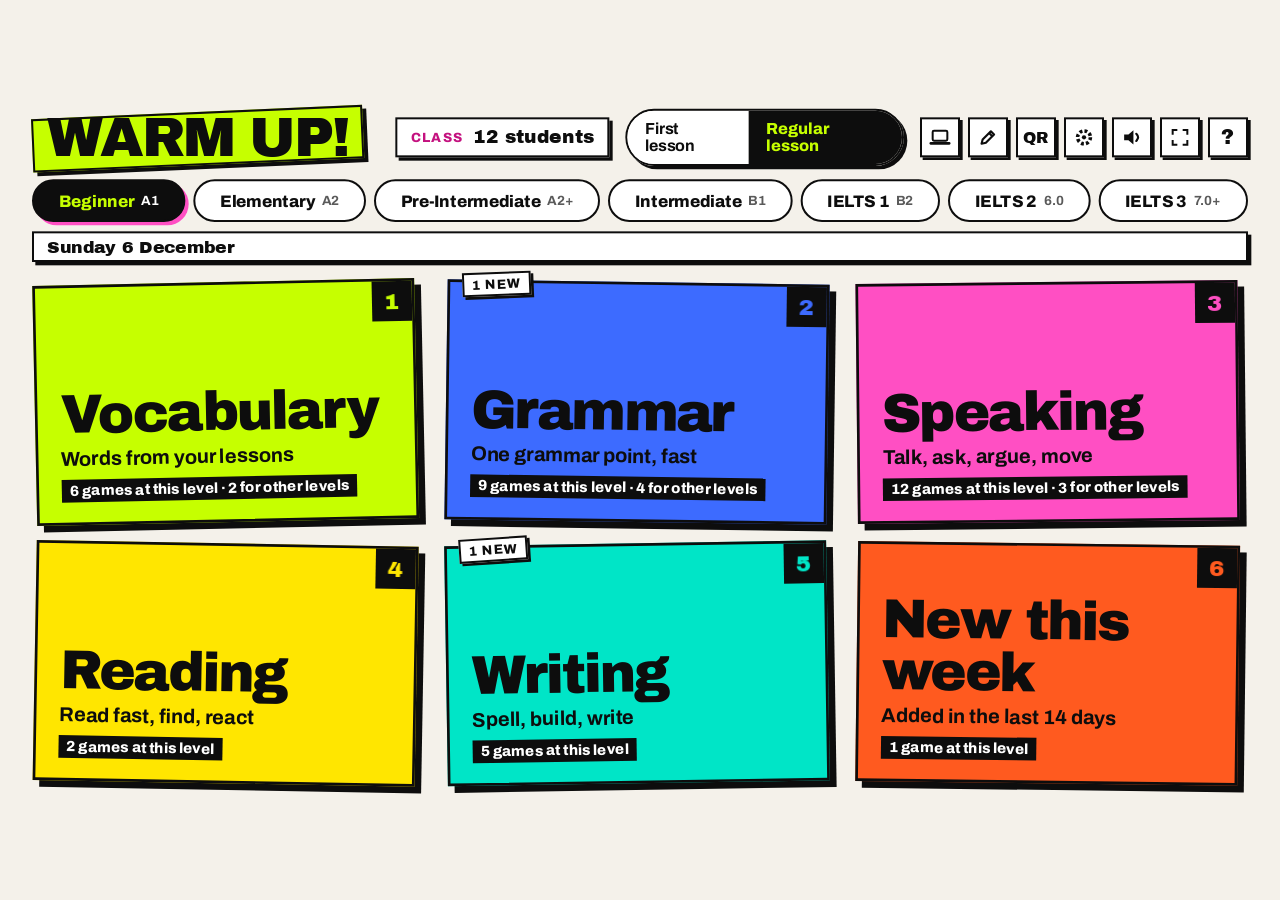
==== index.html @ a521a56b "Merge pull request #36 from JavaIT-Teach/claude/adoring-ride-vc75iy Sentence Train: word-order game " ====
<!DOCTYPE html>
<html lang="en">
<head>
<meta charset="utf-8">
<meta name="viewport" content="width=device-width, initial-scale=1">
<title>Warm Up</title>
<link rel="stylesheet" href="css/app.css">
<script>
  // A phone opens the phone version (one student, touch, portrait). ?board keeps the board on any screen.
  (function () {
    try {
      var q = location.search;
      if (/[?&](board|teacher)\b/.test(q)) return;
      var small = Math.min(screen.width, screen.height) < 600, touch = window.matchMedia && matchMedia('(pointer: coarse)').matches;
      if (small && touch) location.replace('phone.html');
    } catch (e) {}
  })();
</script>
</head>
<body>
<div id="wrap"><div id="stage"><div id="screen"></div></div></div>

<!-- Plain scripts (no modules) so the app opens by double-clicking this file. Order matters. -->
<script src="js/core.js"></script>
<script src="js/qr.js"></script>
<script src="js/pictures.js"></script>
<script src="js/components.js"></script>
<script src="js/edit.js"></script>
<script src="js/sync.js"></script>
<script src="js/gamekit.js"></script>
<script src="js/teacher.js"></script>
<script src="js/grammarkit.js"></script>
<script src="js/themes.js"></script>
<script src="content/app.js"></script>
<script src="content/games.js"></script>
<script src="content/themes.js"></script>
<script src="content/groups.js"></script>
<script src="content/bomb.js"></script>
<script src="content/slot.js"></script>
<script src="content/hotseat.js"></script>
<script src="content/tug.js"></script>
<script src="content/dice.js"></script>
<script src="content/chain.js"></script>
<script src="content/names.js"></script>
<script src="content/standup.js"></script>
<script src="content/zones.js"></script>
<script src="content/opinion.js"></script>
<script src="content/findwho.js"></script>
<script src="content/chat.js"></script>
<script src="content/articles.js"></script>
<script src="content/flash.js"></script>
<script src="content/nearfar.js"></script>
<script src="content/where.js"></script>
<script src="content/volcano.js"></script>
<script src="content/timemachine.js"></script>
<script src="content/domino.js"></script>
<script src="content/pinit.js"></script>
<script src="content/sticky.js"></script>
<script src="content/phrasal.js"></script>
<script src="content/hunt.js"></script>
<script src="content/vanish.js"></script>
<script src="content/shuffle.js"></script>
<script src="content/vowels.js"></script>
<script src="content/lostword.js"></script>
<script src="content/sentence.js"></script>
<script src="content/replies.js"></script>
<script src="js/expr.js"></script>
<script src="content/partners.js"></script>
<script src="content/elias.js"></script>
<script src="content/occasions/newyear.js"></script>
<script src="content/occasions/scienceday.js"></script>
<script src="js/views/home.js"></script>
<script src="js/views/settings.js"></script>
<script src="js/games/bomb.js"></script>
<script src="js/games/slot.js"></script>
<script src="js/games/hotseat.js"></script>
<script src="js/games/tug.js"></script>
<script src="js/games/dice.js"></script>
<script src="js/games/chain.js"></script>
<script src="js/games/names.js"></script>
<script src="js/games/standup.js"></script>
<script src="js/games/zones.js"></script>
<script src="js/games/opinion.js"></script>
<script src="js/games/findwho.js"></script>
<script src="js/games/chat.js"></script>
<script src="js/games/articles.js"></script>
<script src="js/games/flash.js"></script>
<script src="js/games/nearfar.js"></script>
<script src="js/games/where.js"></script>
<script src="js/games/volcano.js"></script>
<script src="js/games/timemachine.js"></script>
<script src="js/games/domino.js"></script>
<script src="js/games/pinit.js"></script>
<script src="js/games/sticky.js"></script>
<script src="js/games/phrasal.js"></script>
<script src="js/games/hunt.js"></script>
<script src="js/games/vanish.js"></script>
<script src="js/games/shuffle.js"></script>
<script src="js/games/vowels.js"></script>
<script src="js/games/lostword.js"></script>
<script src="js/games/sentence.js"></script>
<script src="js/games/replies.js"></script>
<script src="js/games/partners.js"></script>
<script src="js/games/elias.js"></script>
<script>WU.boot();</script>
</body>
</html>
---- css/app.css ----
/* Warm Up: styles. Visual source of truth: the Claude Design "2b Riot Pop - Paper" boards.
   The board is a fixed 1920x1080 stage scaled to the window, so px values match the design. */

/* Fonts: Archivo Black + Archivo, bundled in /fonts (SIL Open Font License, see fonts/OFL.txt). No downloads. */
@font-face { font-family: 'Archivo Black'; src: url(../fonts/archivo-black.woff2) format('woff2'); font-weight: 400; font-display: block; }
@font-face { font-family: 'Archivo'; src: url(../fonts/archivo-500.woff2) format('woff2'); font-weight: 400 500; font-display: block; }
@font-face { font-family: 'Archivo'; src: url(../fonts/archivo-700.woff2) format('woff2'); font-weight: 600 700; font-display: block; }
@font-face { font-family: 'Archivo'; src: url(../fonts/archivo-800.woff2) format('woff2'); font-weight: 800 900; font-display: block; }

:root {
  --ink: #0d0d0d; --paper: #f4f1ea; --lime: #c6ff00; --orange: #ff5a1f; --blue: #3d6bff;
  --pink: #ff4fc3; --yellow: #ffe600; --teal: #00e5c7; --white: #ffffff;
  --display: 'Archivo Black', 'Arial Black', sans-serif;
  --body: 'Archivo', 'Arial', sans-serif;
}
* { box-sizing: border-box; }
html, body { margin: 0; height: 100%; background: var(--paper); overflow: hidden; } /* paper, so the space around the 16:9 stage blends in */
body { font-family: var(--body); color: var(--ink); -webkit-font-smoothing: antialiased; }
#wrap { position: fixed; left: 0; top: 0; right: 0; bottom: 0; display: flex; align-items: center; justify-content: center; overflow: hidden; }
#stage { position: relative; flex: none; width: 1920px; height: 1080px; overflow: hidden; background: var(--paper); user-select: none; -webkit-user-select: none; }
#screen { position: absolute; left: 0; top: 0; width: 100%; height: 100%; }
.display { font-family: var(--display); font-weight: normal; }
.pic { display: block; width: 100%; height: 100%; overflow: visible; }
[data-act], .tile, .btn, .hint, .pill, .seg > div { cursor: pointer; -webkit-tap-highlight-color: transparent; }
button { font: inherit; color: inherit; }

/* ---------- keyframes (from the design files) ---------- */
@keyframes wu-thump { 0% { transform: scale(1.09) } 100% { transform: scale(1) } }
@keyframes wu-idle { 0%, 100% { transform: translateY(0) rotate(0) } 50% { transform: translateY(-10px) rotate(-1.5deg) } }
@keyframes wu-spark { 0% { transform: scale(.75) rotate(0); opacity: .8 } 100% { transform: scale(1.25) rotate(45deg); opacity: 1 } }
@keyframes wu-shake { 0%, 100% { transform: translate(0, 0) } 10% { transform: translate(-40px, 24px) rotate(-1.5deg) } 20% { transform: translate(36px, -30px) rotate(1.5deg) } 30% { transform: translate(-30px, 18px) rotate(-1deg) } 40% { transform: translate(26px, -14px) rotate(1deg) } 55% { transform: translate(-16px, 10px) } 70% { transform: translate(10px, -6px) } 85% { transform: translate(-4px, 2px) } }
@keyframes wu-flash { 0% { opacity: 1 } 100% { opacity: 0 } }
@keyframes wu-tickflash { 0% { opacity: .16 } 100% { opacity: 0 } }
@keyframes wu-ring { from { transform: translate(-50%, -50%) scale(0) } to { transform: translate(-50%, -50%) scale(1) } }
@keyframes wu-slam { 0% { transform: scale(3.4) rotate(-14deg); opacity: 0 } 55% { transform: scale(.9) rotate(-6deg); opacity: 1 } 75% { transform: scale(1.05) rotate(-6deg) } 100% { transform: scale(1) rotate(-6deg) } }
@keyframes wu-slam2 { 0% { transform: scale(2.4) rotate(-8deg); opacity: 0 } 60% { transform: scale(.95) rotate(-2deg); opacity: 1 } 100% { transform: scale(1) rotate(-2deg) } }
@keyframes wu-debris { 0% { transform: translate(-50%, -50%) rotate(0); opacity: 1 } 100% { transform: translate(calc(-50% + var(--dx)), calc(-50% + var(--dy))) rotate(var(--rot)); opacity: 0 } }
@keyframes wu-catin { 0% { transform: translateY(60px) rotate(3deg); opacity: 0 } 100% { transform: none; opacity: 1 } }
@keyframes wu-rise { 0% { transform: translateY(50px); opacity: 0 } 100% { transform: none; opacity: 1 } }
@keyframes wu-wobble { 0% { transform: rotate(-5deg) scale(1) } 100% { transform: rotate(5deg) scale(1.08) } }
@keyframes wu-blink { 0%, 100% { color: #0d0d0d } 50% { color: #c4122a } }
@keyframes wu-pulse { 0%, 100% { transform: scale(1) } 50% { transform: scale(1.07) } }
@keyframes wu-flicker { 0% { opacity: 1 } 100% { opacity: .3 } }
@keyframes wu-reel { from { transform: translateY(0) } to { transform: translateY(-50%) } }
@keyframes wu-flip { 0%, 40% { transform: rotateY(0) } 50%, 80% { transform: rotateY(180deg) } 90%, 100% { transform: rotateY(0) } }
@keyframes wu-flipc { 0%, 44% { opacity: 0 } 46%, 84% { opacity: 1 } 86%, 100% { opacity: 0 } }
@keyframes wu-appear { 0% { opacity: 0; transform: translateY(14px) scale(.7) } 8%, 80% { opacity: 1; transform: none } 92%, 100% { opacity: 0; transform: none } }
@keyframes wu-flashword { 0%, 30% { opacity: 1 } 33.3%, 100% { opacity: 0 } }
@keyframes wu-scroll { from { transform: translateX(0) } to { transform: translateX(-50%) } }
@keyframes wu-tug { 0%, 100% { transform: translateX(-44px) } 50% { transform: translateX(44px) } }
@keyframes wu-roll { 0% { transform: rotate(0) scale(1) } 20% { transform: rotate(200deg) scale(.8) } 30%, 100% { transform: rotate(360deg) scale(1) } }
@keyframes wu-toast { 0% { transform: translate(-50%, 40px); opacity: 0 } 100% { transform: translate(-50%, 0); opacity: 1 } }
@keyframes wut-thump { 0% { transform: scale(1.35) } 100% { transform: scale(1) } }
@keyframes wut-shake { 0%, 100% { transform: translate(0, 0) } 25% { transform: translate(-7px, 3px) rotate(-1.5deg) } 75% { transform: translate(7px, -3px) rotate(1.5deg) } }
@keyframes wut-slam { 0% { transform: scale(2.6) rotate(-8deg); opacity: 0 } 60% { transform: scale(.94) rotate(-4deg); opacity: 1 } 100% { transform: scale(1) rotate(-4deg) } }
@keyframes wup-slam { 0% { transform: scale(3.4) rotate(-10deg); opacity: 0 } 55% { transform: scale(.9) rotate(-3deg); opacity: 1 } 75% { transform: scale(1.05) rotate(-3deg) } 100% { transform: scale(1) rotate(-3deg) } }
@keyframes wup-burst { 0% { transform: translate(-50%, -50%) scale(0); opacity: 1 } 100% { transform: translate(-50%, -50%) scale(1); opacity: 0 } }
@keyframes wup-jolt { 0%, 100% { transform: translate(0, 0) } 20% { transform: translate(-14px, 8px) } 40% { transform: translate(12px, -6px) } 60% { transform: translate(-8px, 4px) } 80% { transform: translate(4px, -2px) } }
@keyframes wus-bump { 0% { transform: scale(1.6) rotate(-6deg) } 100% { transform: scale(1) rotate(0) } }

/* ---------- shared pieces ---------- */
.logo { position: relative; padding: 0 22px; }
.logo::before { content: ''; position: absolute; left: 0; right: 0; top: 4px; bottom: 0; background: var(--lime); border: 3px solid var(--ink); box-shadow: 6px 6px 0 var(--ink); transform: rotate(-2.5deg); }
.logo span { position: relative; font-family: var(--display); font-size: 84px; line-height: 1; letter-spacing: -0.04em; }
.logo.small { padding: 0 16px; }
.logo.small::before { box-shadow: 5px 5px 0 var(--ink); }
.logo.small span { font-size: 48px; line-height: 1.15; }
.ibtn { width: 60px; height: 60px; border: 3px solid var(--ink); background: #fff; box-shadow: 4px 4px 0 var(--ink); display: flex; align-items: center; justify-content: center; color: var(--ink); flex: none; }
.ibtn:active, .btn:active, .hint:active { transform: translate(3px, 3px); box-shadow: 1px 1px 0 var(--ink); }
.tbtn { height: 60px; padding: 0 18px; border: 3px solid var(--ink); background: #fff; box-shadow: 4px 4px 0 var(--ink); display: flex; align-items: center; font-weight: 800; font-size: 24px; }
.tbtn.on { background: var(--ink); color: var(--lime); }
.chip-label { align-self: flex-start; font-weight: 800; font-size: 40px; letter-spacing: .06em; padding: 4px 18px; border: 4px solid var(--ink); line-height: 1.15; }
.btn { display: inline-flex; align-items: center; gap: 24px; padding: 22px 34px; background: var(--lime); border: 5px solid var(--ink); box-shadow: 10px 10px 0 var(--ink); font-family: var(--display); font-size: 52px; letter-spacing: -0.02em; line-height: 1.05; }
.btn:hover { box-shadow: 14px 14px 0 var(--ink); }
.btn.sm { gap: 18px; padding: 14px 24px; border-width: 4px; box-shadow: 8px 8px 0 var(--ink); font-size: 40px; background: #fff; }
.key { font-family: var(--display); font-size: 40px; background: var(--ink); color: var(--lime); padding: 6px 22px; line-height: 1.1; }
.btn.sm .key { font-size: 32px; padding: 4px 16px; color: #fff; }
.key.inv { color: #fff; }
.hints { position: absolute; left: 48px; right: 48px; bottom: 28px; display: flex; align-items: center; gap: 22px; }
.hint { display: flex; align-items: center; gap: 10px; }
.hint .k { min-width: 44px; height: 40px; padding: 0 12px; border: 3px solid var(--ink); background: #fff; display: flex; align-items: center; justify-content: center; font-size: 20px; font-weight: 800; }
.hint .l { font-size: 22px; font-weight: 700; }
.gh { position: absolute; left: 48px; top: 36px; right: 48px; height: 84px; display: flex; align-items: center; gap: 22px; z-index: 5; }
.gh .title { font-family: var(--display); font-size: 48px; letter-spacing: -0.03em; }
.lvchip { display: flex; align-items: center; gap: 10px; height: 56px; padding: 0 24px; border-radius: 999px; background: var(--ink); color: var(--lime); font-size: 26px; font-weight: 800; }
.lvchip span { color: #fff; font-weight: 700; }
.frame { display: inline-block; padding: 8px 22px; background: #fff; border: 4px solid var(--ink); box-shadow: 6px 6px 0 var(--ink); font-family: var(--display); font-size: 52px; letter-spacing: -0.02em; line-height: 1.1; }
.frame .gap { display: inline-block; width: 120px; border-bottom: 6px solid var(--ink); height: 40px; margin: 0 10px; vertical-align: baseline; }
.toast { position: absolute; left: 50%; bottom: 110px; transform: translate(-50%, 0); padding: 18px 32px; background: var(--ink); color: var(--lime); font-family: var(--display); font-size: 40px; box-shadow: 8px 8px 0 var(--pink); opacity: 0; pointer-events: none; z-index: 60; white-space: nowrap; }
.toast.show { animation: wu-toast .25s cubic-bezier(.2, .9, .3, 1.2) both; }

/* overlays */
.overlay { position: absolute; left: 0; top: 0; right: 0; bottom: 0; background: rgba(13, 13, 13, .55); display: flex; align-items: center; justify-content: center; z-index: 50; }
.panel { background: var(--paper); border: 5px solid var(--ink); box-shadow: 16px 16px 0 var(--ink); padding: 40px 48px; display: flex; flex-direction: column; gap: 26px; }
.help-panel { width: 1100px; }
.help-title { font-family: var(--display); font-size: 72px; line-height: 1; letter-spacing: -0.03em; }
.help-grid { display: grid; grid-template-columns: 1fr 1fr; gap: 18px 40px; }
.help-row { display: flex; align-items: center; gap: 18px; font-size: 32px; font-weight: 700; }
.help-row .key { font-size: 28px; padding: 4px 16px; min-width: 90px; text-align: center; color: #fff; }
.help-panel .btn { align-self: flex-start; font-size: 36px; padding: 12px 24px; background: #fff; }
.help-panel .btn .key { font-size: 26px; padding: 4px 14px; }

/* timer (WUTimer) */
.wut { position: relative; border-radius: 50%; border: 6px solid var(--ink); box-shadow: 12px 12px 0 var(--ink); cursor: pointer; }
.wut.shake { animation: wut-shake .22s linear infinite; }
.wut-in { position: absolute; border-radius: 50%; border: 6px solid var(--ink); display: flex; flex-direction: column; align-items: center; justify-content: center; transition: background .25s; }
.wut-d { font-family: var(--display); line-height: .9; letter-spacing: -0.05em; }
.wut-d.thump { animation: wut-thump .35s ease-out; }
.wut-d.slam { animation: wut-slam .5s both; }
.wut-l { font-weight: 800; letter-spacing: .14em; margin-top: 6px; }

/* picker (WUPicker) */
.picker-panel { width: 1400px; display: flex; flex-direction: column; gap: 22px; }
.picker-panel .chip-label { background: #fff; }
.pk-slab { position: relative; height: 320px; border: 5px solid var(--ink); background: #fff; box-shadow: 14px 14px 0 var(--ink); display: flex; align-items: center; justify-content: center; overflow: hidden; cursor: pointer; }
.pk-slab.jolt { animation: wup-jolt .45s .12s both; }
.pk-name { position: relative; font-family: var(--display); line-height: 1; letter-spacing: -0.04em; white-space: nowrap; }
.pk-name.slam { animation: wup-slam .55s cubic-bezier(.2, .9, .3, 1.2) both; }
.pk-burst { position: absolute; left: 50%; top: 50%; width: 1800px; height: 1800px; border-radius: 50%; border: 60px solid var(--lime); animation: wup-burst .8s .15s ease-out both; }
.pk-sub { font-size: 40px; font-weight: 800; }

/* scoreboard (WUScoreboard) */
.sb { position: absolute; right: 48px; bottom: 8px; display: inline-flex; background: var(--ink); border: 4px solid var(--ink); box-shadow: 10px 10px 0 var(--pink); z-index: 20; }
.sb-grip { width: 64px; display: flex; flex-direction: column; align-items: center; justify-content: space-between; padding: 12px 0; cursor: grab; touch-action: none; color: var(--lime); }
.sb-grip .v { writing-mode: vertical-rl; transform: rotate(180deg); font-weight: 800; font-size: 22px; letter-spacing: .24em; }
.sb-grip .b { width: 44px; height: 44px; border: 3px solid var(--lime); display: flex; align-items: center; justify-content: center; font-family: var(--display); font-size: 24px; cursor: pointer; margin-top: 8px; }
.sb-team { width: 190px; display: flex; flex-direction: column; align-items: center; padding: 14px 12px; gap: 6px; border-left: 4px solid var(--ink); }
.sb-name { font-weight: 800; font-size: 40px; letter-spacing: 0; max-width: 170px; overflow: hidden; text-overflow: ellipsis; white-space: nowrap; }
.sb-score { font-family: var(--display); font-size: 96px; line-height: 1; letter-spacing: -0.04em; }
.sb.compact .sb-team { padding: 6px 12px; gap: 0; cursor: pointer; }
.sb.compact .sb-name { font-size: 40px; line-height: 1.1; }
.sb.compact .sb-score { font-size: 56px; }
.sb.compact .sb-pm, .sb.compact .sb-grip .v { display: none; }
.sb.compact .sb-grip { padding: 6px 0; justify-content: center; }
.sb.compact .sb-grip .b { width: 38px; height: 38px; margin-top: 4px; font-size: 20px; }
.sb-score.bump { animation: wus-bump .35s ease-out; }
.sb-pm { display: flex; gap: 10px; }
.sb-pm div { width: 56px; height: 52px; background: var(--ink); display: flex; align-items: center; justify-content: center; font-family: var(--display); font-size: 34px; cursor: pointer; }

/* ---------- home ---------- */
.home { position: absolute; left: 0; top: 0; right: 0; bottom: 0; padding: 40px 48px; display: flex; flex-direction: column; gap: 28px; }
.home-top { display: flex; align-items: center; gap: 24px; height: 90px; }
.seg { display: flex; border: 3px solid var(--ink); border-radius: 999px; overflow: hidden; box-shadow: 5px 5px 0 var(--ink); }
.seg > div { padding: 14px 26px; background: #fff; font-size: 24px; font-weight: 700; }
.seg > div.on { background: var(--ink); color: var(--lime); font-weight: 800; }
.clchip { display: flex; align-items: center; gap: 14px; height: 60px; padding: 0 20px; border: 3px solid var(--ink); background: #fff; box-shadow: 5px 5px 0 var(--ink); max-width: 420px; }
.clchip .t { font-size: 20px; font-weight: 800; letter-spacing: .1em; color: #c4127f; }
.clchip .n { font-family: var(--display); font-size: 28px; line-height: 1; white-space: nowrap; overflow: hidden; text-overflow: ellipsis; }
.levels { display: flex; gap: 12px; }
.pill { flex: 1 1 auto; height: 64px; display: flex; align-items: center; justify-content: center; gap: 10px; padding: 0 20px; border: 3px solid var(--ink); border-radius: 999px; background: #fff; }
.pill b { font-size: 25px; font-weight: 800; white-space: nowrap; }
.pill i { font-style: normal; font-size: 20px; font-weight: 700; color: #5a5a5a; }
.pill.on { background: var(--ink); color: var(--lime); box-shadow: 5px 5px 0 var(--pink); }
.pill.on i { color: #fff; }
.grid { flex: 1; min-height: 0; display: grid; grid-template-columns: repeat(3, minmax(0, 1fr)); grid-template-rows: repeat(3, minmax(0, 1fr)); gap: 30px 36px; padding: 6px 14px 14px 4px; }
.tile { position: relative; display: flex; flex-direction: column; padding: 16px 26px 18px; border: 4px solid var(--ink); box-shadow: 10px 10px 0 var(--ink); min-height: 0; transition: box-shadow .12s, opacity .2s; }
.tile:hover { box-shadow: 14px 14px 0 var(--ink); }
.tile:focus { outline: 6px solid var(--ink); outline-offset: 6px; }
.tile .num { position: absolute; top: 0; right: 0; width: 60px; height: 60px; background: var(--ink); display: flex; align-items: center; justify-content: center; font-family: var(--display); font-size: 34px; }
.tile .pv { position: relative; flex: 1 1 auto; min-height: 50px; overflow: hidden; margin-right: 50px; }
.tile .pv-in { position: absolute; left: 0; top: 50%; width: 142.857%; height: 150px; transform: translateY(-50%) scale(.7); transform-origin: left center; display: flex; align-items: center; }
.tile .name { font-family: var(--display); font-size: 44px; line-height: 1.0; letter-spacing: -0.03em; margin-top: 4px; }
.tile .hook { margin-top: 6px; font-size: 22px; font-weight: 700; white-space: nowrap; overflow: hidden; text-overflow: ellipsis; }
.tile .fit { position: absolute; left: 18px; top: -16px; padding: 4px 12px; background: var(--pink); border: 3px solid var(--ink); font-size: 20px; font-weight: 800; letter-spacing: .06em; transform: rotate(-3deg); }
.tile.dim { opacity: .45; }
.tile.dim:hover { opacity: .8; }
.tile.off { filter: grayscale(1); opacity: .4; }
.tile.off .pv-in * { animation: none !important; }
.tile .lvlock { position: absolute; right: 80px; top: -16px; z-index: 2; padding: 4px 12px; background: var(--ink); color: #fff; border: 3px solid var(--ink); font-size: 20px; font-weight: 800; transform: rotate(2deg); }

/* ---------- The Bomb ---------- */
.bomb { position: absolute; left: 0; top: 0; right: 0; bottom: 0; transition: background .6s; }
.bomb .layer { position: absolute; left: 0; top: 0; right: 0; bottom: 0; }
.bomb .layer.shake { animation: wu-shake .9s cubic-bezier(.36, .07, .19, .97) both; }
.bomb-el { position: absolute; left: 170px; top: 250px; width: 600px; height: 600px; cursor: pointer; }
.bomb-el .rig { position: relative; width: 600px; height: 600px; animation: wu-idle 2.6s ease-in-out infinite; }
.bomb-el.lit .rig { animation: none; }
.bomb-el .fuse-rot { position: absolute; left: 380px; top: 118px; width: 0; height: 0; transform: rotate(-58deg); }
.bomb-el .fuse { position: absolute; left: 0; top: -9px; height: 18px; border-radius: 9px; background: repeating-linear-gradient(90deg, #0d0d0d 0 16px, #7a6a45 16px 21px); }
.bomb-el .end { position: absolute; top: -10px; width: 20px; height: 20px; border-radius: 50%; background: #7a6a45; }
.bomb-el .spark { position: absolute; top: -34px; width: 68px; height: 68px; border-radius: 50%; background: var(--yellow); border: 6px solid var(--orange); box-shadow: 0 0 0 14px rgba(255, 90, 31, .28), 0 0 40px 10px var(--yellow); animation: wu-spark .11s steps(2) infinite alternate; }
.bomb-el .body { position: absolute; left: 40px; top: 120px; width: 440px; height: 440px; }
.bomb-el .body.thump { animation: wu-thump .22s ease-out; }
.bomb-el .cap { position: absolute; left: 250px; top: -10px; width: 120px; height: 92px; background: var(--ink); border-top: 10px solid var(--lime); transform: rotate(40deg); }
.bomb-el .ball { position: absolute; left: 0; top: 0; width: 440px; height: 440px; border-radius: 50%; background: var(--ink); box-shadow: 16px 16px 0 var(--orange); }
.bomb-el .sh1 { position: absolute; left: 80px; top: 80px; width: 110px; height: 56px; border-radius: 50%; background: var(--paper); transform: rotate(-38deg); }
.bomb-el .sh2 { position: absolute; left: 214px; top: 110px; width: 28px; height: 28px; border-radius: 50%; background: var(--paper); }
.bomb .demo { position: absolute; left: 130px; top: 870px; padding: 8px 20px; background: var(--pink); border: 4px solid var(--ink); box-shadow: 6px 6px 0 var(--ink); font-family: var(--display); font-size: 40px; transform: rotate(-4deg); z-index: 3; }
.bomb .col { position: absolute; left: 880px; top: 170px; width: 980px; display: flex; flex-direction: column; align-items: flex-start; gap: 20px; }
.bomb .cat { font-family: var(--display); line-height: .95; letter-spacing: -0.035em; max-width: 980px; animation: wu-catin .5s cubic-bezier(.2, .9, .3, 1.2) both; }
.bomb .catrow { display: flex; align-items: center; gap: 28px; animation: wu-catin .5s cubic-bezier(.2, .9, .3, 1.2) both; }
.bomb .catrow .pic { width: 130px; height: 130px; flex: none; }
.bomb .ex { display: flex; gap: 22px; }
.bomb .ex > div { min-width: 196px; display: flex; flex-direction: column; align-items: center; gap: 4px; background: #fff; border: 4px solid var(--ink); box-shadow: 6px 6px 0 var(--ink); padding: 8px 14px 4px; }
.bomb .ex .pic { width: 104px; height: 104px; }
.bomb .ex span { font-size: 40px; font-weight: 800; line-height: 1.1; white-space: nowrap; }
.bomb .rule { font-size: 44px; font-weight: 700; line-height: 1.2; max-width: 900px; }
.bomb .rule.hot { font-weight: 800; animation: wu-blink .9s steps(1) infinite; }
.bomb .go { position: absolute; left: 880px; top: 830px; }
.bomb .qbox { position: absolute; left: 880px; top: 796px; display: flex; align-items: center; gap: 28px; padding: 14px 36px 14px 20px; background: var(--ink); box-shadow: 10px 10px 0 var(--orange); }
.bomb .qq { font-family: var(--display); font-size: 130px; line-height: 1; color: var(--lime); animation: wu-wobble .45s ease-in-out infinite alternate; }
.bomb .qbox .a { font-family: var(--display); font-size: 48px; line-height: 1; color: var(--paper); }
.bomb .qbox .b { font-size: 40px; font-weight: 700; color: var(--lime); }
.bomb .tickflash { position: absolute; left: 0; top: 0; right: 0; bottom: 0; background: var(--orange); pointer-events: none; animation: wu-tickflash .25s ease-out both; }
.bomb .blast { position: absolute; left: 0; top: 0; right: 0; bottom: 0; overflow: hidden; pointer-events: none; }
.bomb .blast .ring { position: absolute; width: 4600px; height: 4600px; border-radius: 50%; animation: wu-ring .7s cubic-bezier(.2, .8, .3, 1) both; }
.bomb .blast .deb { position: absolute; animation-name: wu-debris; animation-timing-function: cubic-bezier(.1, .8, .3, 1); animation-fill-mode: both; }
.bomb .blast .fl { position: absolute; left: 0; top: 0; right: 0; bottom: 0; background: #fff; animation: wu-flash .5s ease-out both; }
.bomb .boomtxt { position: absolute; left: 0; right: 0; top: 150px; display: flex; justify-content: center; pointer-events: none; }
.bomb .boomtxt div { font-family: var(--display); font-size: 420px; line-height: .9; letter-spacing: -0.06em; text-shadow: 16px 16px 0 var(--paper); animation: wu-slam .6s .18s cubic-bezier(.2, .9, .3, 1.3) both; }
.bomb .who { position: absolute; left: 0; right: 0; top: 620px; display: flex; flex-direction: column; align-items: center; gap: 44px; animation: wu-rise .45s both; }
.bomb .who .q { font-family: var(--display); font-size: 110px; line-height: 1; letter-spacing: -0.03em; }
.bomb .who .btn { background: var(--paper); }
.bomb .who .btn .key { color: var(--paper); }
.bomb .wheelbox { position: absolute; left: 140px; top: 170px; width: 840px; height: 840px; }
.bomb .wheel { position: absolute; left: 0; top: 0; width: 840px; height: 840px; border-radius: 50%; border: 8px solid var(--ink); box-shadow: 14px 14px 0 var(--ink); }
.bomb .wline { position: absolute; left: 412px; top: 412px; width: 0; height: 0; }
.bomb .wline div { position: absolute; left: -3px; top: -412px; width: 6px; height: 412px; background: var(--ink); }
.bomb .wseg { position: absolute; left: 412px; top: 412px; width: 0; height: 0; }
.bomb .wseg > div { position: absolute; left: 0; top: 0; width: 396px; height: 76px; transform: rotate(-90deg) translateY(-50%); transform-origin: 0 0; display: flex; align-items: center; justify-content: flex-end; gap: 10px; padding-right: 26px; font-family: var(--display); font-size: 40px; letter-spacing: -0.02em; white-space: nowrap; }
.bomb .wseg .pic { width: 64px; height: 64px; flex: none; transform: rotate(90deg); }
.bomb .hub { position: absolute; left: 340px; top: 340px; width: 160px; height: 160px; border-radius: 50%; background: var(--ink); border: 6px solid var(--paper); display: flex; align-items: center; justify-content: center; font-family: var(--display); font-size: 80px; color: var(--lime); }
.bomb .ptr1 { position: absolute; left: 790px; top: 372px; width: 130px; height: 96px; background: var(--ink); clip-path: polygon(0 50%, 100% 0, 100% 100%); }
.bomb .ptr2 { position: absolute; left: 822px; top: 394px; width: 84px; height: 52px; background: var(--lime); clip-path: polygon(0 50%, 100% 0, 100% 100%); }
.bomb .rcol { position: absolute; left: 1075px; top: 170px; width: 810px; display: flex; flex-direction: column; align-items: flex-start; gap: 30px; }
.bomb .live { font-family: var(--display); font-size: 150px; line-height: 1; letter-spacing: -0.04em; }
.bomb .res { padding: 36px 44px; border: 5px solid var(--ink); box-shadow: 14px 14px 0 var(--ink); animation: wu-slam2 .5s cubic-bezier(.2, .9, .3, 1.2) both; display: flex; gap: 28px; align-items: flex-start; }
.bomb .res .pic { width: 140px; height: 140px; flex: none; background: #fff; border: 4px solid var(--ink); padding: 8px; }
.bomb .res .t { font-family: var(--display); font-size: 96px; line-height: .98; letter-spacing: -0.035em; }
.bomb .res.long .t { font-size: 80px; }
.bomb .res .s { margin-top: 20px; font-size: 44px; font-weight: 800; line-height: 1.15; }
.bomb .acts { display: flex; gap: 26px; flex-wrap: wrap; animation: wu-rise .4s .4s both; }

/* ---------- settings ---------- */
.settings { width: 1640px; height: 940px; padding: 34px 44px; gap: 20px; }
.settings .top { display: flex; align-items: center; gap: 24px; }
.settings .top .h { font-family: var(--display); font-size: 64px; letter-spacing: -0.03em; line-height: 1; flex: 1; }
.settings .cols { flex: 1; min-height: 0; display: grid; grid-template-columns: 1fr 1fr; gap: 44px; }
.settings .c { display: flex; flex-direction: column; gap: 22px; min-height: 0; }
.settings .row { display: flex; align-items: center; gap: 20px; flex-wrap: wrap; }
.settings .lab { font-size: 28px; font-weight: 800; min-width: 250px; }
.settings .note { font-size: 22px; font-weight: 600; color: #444; }
.settings .seg > div { font-size: 24px; padding: 10px 22px; }
.settings .step { display: flex; align-items: center; gap: 14px; }
.settings .step .v { font-family: var(--display); font-size: 44px; min-width: 70px; text-align: center; }
.settings input[type=text], .settings textarea { font: 700 26px var(--body); color: var(--ink); border: 3px solid var(--ink); background: #fff; padding: 8px 12px; outline: none; user-select: text; -webkit-user-select: text; }
.settings input[type=text]:focus, .settings textarea:focus { box-shadow: 5px 5px 0 var(--pink); }
.settings textarea { width: 100%; flex: 1; min-height: 200px; resize: none; line-height: 1.3; }
.settings .team { display: flex; align-items: center; gap: 12px; }
.settings .team input { width: 230px; }
.settings .sw { width: 40px; height: 40px; border: 3px solid var(--ink); cursor: pointer; }
.settings .sw.on { outline: 4px solid var(--ink); outline-offset: 3px; }
.settings .classes { display: flex; flex-direction: column; gap: 10px; overflow: auto; max-height: 520px; padding: 4px 14px 14px 4px; }
.settings .cl { display: flex; align-items: center; gap: 14px; padding: 10px 14px; background: #fff; border: 3px solid var(--ink); }
.settings .cl.on { background: var(--lime); box-shadow: 5px 5px 0 var(--ink); }
.settings .cl .nm { flex: 1; font-size: 28px; font-weight: 800; overflow: hidden; text-overflow: ellipsis; white-space: nowrap; }
.settings .cl .ct { font-size: 22px; font-weight: 700; color: #444; }
.settings.history .hgroups { flex: 1; min-height: 0; overflow: auto; display: flex; flex-direction: column; gap: 18px; padding: 4px 14px 14px 4px; }
.settings.history .hg { background: #fff; border: 3px solid var(--ink); padding: 12px 16px; }
.settings.history .hg.on { box-shadow: 6px 6px 0 var(--lime), 6px 6px 0 3px var(--ink); }
.settings.history .hgh { display: flex; align-items: center; gap: 16px; }
.settings.history .hgh .nm { flex: 1; font-size: 30px; font-weight: 800; }
.settings.history .hgh .ct { font-size: 22px; font-weight: 700; color: #444; }
.settings.history .ht { width: 100%; border-collapse: collapse; margin-top: 10px; font-size: 21px; }
.settings.history .ht th { text-align: left; font-weight: 800; border-bottom: 3px solid var(--ink); padding: 4px 8px; }
.settings.history .ht td { border-bottom: 1px solid #ccc; padding: 4px 8px; font-weight: 600; }
.settings.history .ht td:first-child { width: 50%; }
.sbtn { padding: 10px 18px; border: 3px solid var(--ink); background: #fff; box-shadow: 4px 4px 0 var(--ink); font-size: 22px; font-weight: 800; cursor: pointer; white-space: nowrap; }
.sbtn.dark { background: var(--ink); color: var(--lime); }
.sbtn.warn { background: var(--orange); }
.sbtn:active { transform: translate(3px, 3px); box-shadow: 1px 1px 0 var(--ink); }

/* ---------- calm (reduced) motion ---------- */
.calm .tile .pv-in *, .calm .bomb-el .rig, .calm .bomb .qq, .calm .bomb .rule.hot, .calm .bomb-el .spark { animation: none !important; }
.calm .bomb .layer.shake, .calm .wut.shake, .calm .pk-slab.jolt { animation: none; }
.calm .bomb .boomtxt div, .calm .pk-name.slam, .calm .bomb .res { animation-duration: .01s; }

/* ---------- keyboard focus (laptop over HDMI: keyboard first) ---------- */
.overlay [tabindex]:focus, #editbar [tabindex]:focus, .tile:focus { outline: 5px solid var(--blue); outline-offset: 3px; }
.overlay input:focus, .overlay textarea:focus { outline: 4px solid var(--blue); outline-offset: 1px; }

/* ---------- edit mode ---------- */
.ibtn.on { background: var(--pink); }
#editbar { position: absolute; left: 0; right: 0; top: 0; z-index: 40; display: flex; flex-wrap: wrap; align-items: center; gap: 10px 16px; padding: 10px 20px; background: var(--ink); color: #fff; box-shadow: 0 6px 0 var(--pink); }
#editbar .sbtn { color: var(--ink); padding: 6px 14px; font-size: 20px; box-shadow: 3px 3px 0 var(--pink); }
#editbar .sbtn.dark { background: var(--pink); color: var(--ink); box-shadow: none; }
.eb-chip { background: var(--pink); color: var(--ink); font-weight: 800; font-size: 22px; letter-spacing: .08em; padding: 4px 12px; }
.eb-lv { font-weight: 800; font-size: 20px; color: var(--lime); }
.eb-note { font-size: 18px; font-weight: 600; color: #ddd; }
body.editing #screen [data-edit] { outline: 5px dashed var(--pink); outline-offset: 6px; cursor: pointer; }
body.editing #screen [data-edit]:hover, body.editing #screen [data-edit]:focus { outline: 6px solid var(--pink); background-color: rgba(255, 79, 195, .12); }
body.editing .gh { top: calc(var(--ebh, 64px) + 12px); }

/* editor panel */
.editor { width: 1800px; height: 1000px; padding: 26px 34px; gap: 16px; }
.ed-top { display: flex; align-items: center; gap: 14px; }
.ed-h { font-family: var(--display); font-size: 48px; letter-spacing: -0.03em; line-height: 1; margin-right: 10px; }
.ed-lv { display: flex; gap: 8px; }
.pill.sm { flex: 1 1 auto; height: 44px; padding: 0 12px; border-width: 3px; }
.pill.sm b { font-size: 20px; }
.ed-body { flex: 1; min-height: 0; display: grid; grid-template-columns: 760px 1fr; gap: 30px; }
.ed-left, .ed-right { display: flex; flex-direction: column; gap: 14px; min-height: 0; }
.ed-list { flex: 1; min-height: 0; overflow: auto; display: flex; flex-direction: column; gap: 6px; padding: 4px 10px 8px 4px; }
.ed-row { display: flex; align-items: center; gap: 12px; padding: 6px 12px; background: #fff; border: 3px solid var(--ink); cursor: pointer; min-height: 56px; }
.ed-row.on { background: var(--lime); box-shadow: 4px 4px 0 var(--ink); }
.ed-row.del { background: transparent; border-style: dashed; color: #666; }
.ed-row.del .ed-t { text-decoration: line-through; }
.ed-n { font-weight: 800; font-size: 18px; width: 30px; color: #555; }
.ed-t { flex: 1; font-size: 24px; font-weight: 700; overflow: hidden; text-overflow: ellipsis; white-space: nowrap; }
.ed-b { font-size: 16px; font-weight: 800; padding: 2px 8px; background: var(--yellow); border: 2px solid var(--ink); }
.ed-b.new { background: var(--teal); }
.ed-th { width: 44px; height: 44px; flex: none; display: inline-block; }
.ed-th.empty { border: 2px dashed #bbb; }
.ed-pics .ed-th { width: 72px; height: 72px; background: #fff; border: 3px solid var(--ink); padding: 3px; }
.ed-acts { display: flex; gap: 12px; flex-wrap: wrap; }
.ed-form { display: flex; flex-direction: column; gap: 18px; overflow: auto; }
.ed-f { display: flex; flex-direction: column; gap: 6px; }
.ed-f .lab { font-size: 24px; font-weight: 800; }
.ed-f input { font: 700 28px var(--body); border: 3px solid var(--ink); background: #fff; padding: 8px 12px; color: var(--ink); user-select: text; -webkit-user-select: text; }
.ed-f input[type=number] { width: 180px; }
.ed-pics { display: flex; align-items: center; gap: 12px; flex-wrap: wrap; }
.editor .note, .settings .note { font-size: 20px; font-weight: 600; color: #444; }
img.pic { object-fit: contain; }
.ed-pick { display: flex; flex-direction: column; gap: 10px; min-height: 0; flex: 1; }
.ed-pick .row { display: flex; gap: 12px; align-items: center; }
.ed-pick input { font: 700 26px var(--body); border: 3px solid var(--ink); padding: 8px 12px; background: #fff; user-select: text; -webkit-user-select: text; }
.ed-grid { flex: 1; min-height: 0; overflow: auto; display: grid; grid-template-columns: repeat(6, 1fr); gap: 8px; padding: 4px 10px 10px 4px; align-content: start; }
.ed-cell { background: #fff; border: 3px solid var(--ink); padding: 6px 4px 2px; display: flex; flex-direction: column; align-items: center; cursor: pointer; }
.ed-cell .pic { width: 70px; height: 70px; }
.ed-cell span { font-size: 16px; font-weight: 700; white-space: nowrap; overflow: hidden; text-overflow: ellipsis; max-width: 100%; }
.ed-cell.on { background: var(--lime); }
.ed-cell.cur { outline: 5px solid var(--blue); outline-offset: 1px; }

/* settings: move data between devices */
.settings .move { border: 4px solid var(--ink); background: var(--yellow); box-shadow: 6px 6px 0 var(--ink); padding: 14px 18px; display: flex; flex-direction: column; gap: 10px; }
.settings .move .h2 { font-family: var(--display); font-size: 34px; line-height: 1; }
body.editing .home { padding-top: calc(var(--ebh, 64px) + 20px); }

.bomb .res { max-width: 810px; }
.bomb .res .frame { display: block; font-size: 44px; line-height: 1.25; box-shadow: 5px 5px 0 var(--ink); }
.bomb .res .frame .gap { width: 90px; height: 30px; }

/* edit mode: example-card editor, section headings, audit warning */
.ed-head { font-family: var(--display); font-size: 28px; margin-top: 8px; padding-bottom: 4px; border-bottom: 3px solid var(--ink); }
.ed-exs { display: flex; flex-direction: column; gap: 8px; }
.ed-ex { display: flex; align-items: center; gap: 6px; background: #fff; border: 3px solid var(--ink); padding: 6px 8px; }
.ed-ex .ed-th { width: 46px; height: 46px; flex: none; }
.ed-ex .sbtn { padding: 5px 8px; font-size: 17px; box-shadow: 3px 3px 0 var(--ink); }
.ed-ex input { font: 700 20px var(--body); border: 3px solid var(--ink); padding: 4px 6px; width: 120px; user-select: text; -webkit-user-select: text; }
.ed-ex input.p { width: 110px; }
.ed-ex select { font: 700 22px var(--body); border: 3px solid var(--ink); padding: 3px 4px; background: #fff; }
.ed-shows { flex: 1; min-width: 0; font-size: 19px; font-weight: 800; color: var(--blue); white-space: nowrap; overflow: hidden; text-overflow: ellipsis; }
.editor .ed-form { padding-right: 10px; }
.eb-warn { background: #ff2020; color: #fff; font-weight: 800; font-size: 20px; padding: 4px 10px; }
body.editing .not-editable { outline: 6px dashed #ff2020 !important; outline-offset: 4px; }

/* sync */
.settings .c.scroll { overflow: auto; padding-right: 10px; }
.settings .steps { margin: 0; padding-left: 28px; font-size: 20px; font-weight: 600; line-height: 1.35; }
.settings .steps li { margin: 2px 0; }
.settings input[type=password] { font: 700 22px var(--body); border: 3px solid var(--ink); background: #fff; padding: 8px 12px; user-select: text; -webkit-user-select: text; }
.settings .sync-line { font-weight: 800; }
.settings .resetbox { border: 4px solid var(--ink); background: #ffd2c2; padding: 12px 16px; display: flex; flex-direction: column; gap: 10px; }
.eb-sync { font-weight: 800; font-size: 18px; padding: 4px 10px; background: #333; color: #fff; white-space: nowrap; }
.eb-sync.s-saved { background: var(--lime); color: var(--ink); }
.eb-sync.s-saving, .eb-sync.s-pending, .eb-sync.s-loading { background: var(--yellow); color: var(--ink); }
.eb-sync.s-offline, .eb-sync.s-error { background: var(--orange); color: var(--ink); }
.eb-sync.s-token { background: #ff2020; }
.editor .ed-ro { background: var(--yellow); border: 3px solid var(--ink); padding: 8px 14px; font-weight: 800; font-size: 22px; }
.editor.ro [data-a="add"], .editor.ro [data-a="del"], .editor.ro [data-a="resetitem"], .editor.ro [data-restore], .editor.ro [data-pick], .editor.ro [data-up],
.editor.ro [data-clear], .editor.ro [data-bool], .editor.ro [data-exa], .editor.ro [data-exmv], .editor.ro [data-exdel], .editor.ro [data-expick], .editor.ro [data-exup] { display: none; }

.eb-chip, .eb-lv, #editbar .sbtn { white-space: nowrap; }

#editbar .eb-fixed { display: flex; align-items: center; gap: 12px; flex: none; }
#editbar .eb-lists { display: flex; flex-wrap: wrap; align-items: center; gap: 10px 12px; flex: 1 1 400px; min-width: 0; }
.ed-f select { font: 700 26px var(--body); border: 3px solid var(--ink); background: #fff; padding: 6px 10px; align-self: flex-start; }

/* ---------- Slot Machine of Chaos ---------- */
.wut-l { text-align: center; line-height: 1; padding: 0 12px; letter-spacing: 0; }
.slot { position: absolute; left: 0; top: 0; right: 0; bottom: 0; }
.slot .layer { position: absolute; left: 0; top: 0; right: 0; bottom: 0; }
.slot .row1 { position: absolute; left: 48px; right: 48px; top: 140px; display: flex; gap: 28px; }
.slot .row2 { position: absolute; left: 48px; right: 48px; top: 438px; display: flex; gap: 36px; align-items: flex-end; }
.slot .reel { flex: 1 1 0; min-width: 0; display: flex; flex-direction: column; gap: 10px; }
.slot .win { position: relative; height: 210px; background: var(--ink); border: 5px solid var(--ink); box-shadow: 10px 10px 0 var(--orange); overflow: hidden; display: flex; align-items: center; justify-content: center; padding: 10px 26px; }
.slot .row2 .win { height: 290px; }
.slot .tslot { flex: none; width: 0; }
.slot .row2.withtimer .tslot { width: 330px; }
.slot .rtxt { font-family: var(--display); line-height: 1; letter-spacing: -0.03em; text-align: center; }
.slot .rtxt.qm { font-size: 150px; }
.slot .rbox { display: flex; align-items: center; gap: 26px; max-width: 100%; }
.slot .rcol { display: flex; flex-direction: column; align-items: center; min-width: 0; }
.slot .rsub { color: #fff; font-weight: 800; font-size: 40px; line-height: 1.1; margin-top: 10px; text-align: center; }
.slot .rpic { flex: none; width: 150px; height: 150px; background: #fff; border: 4px solid var(--ink); padding: 8px; }
.slot .row1 .rpic { width: 120px; height: 120px; padding: 6px; }
@keyframes wus-land { 0% { transform: scale(1.8); opacity: 0 } 60% { transform: scale(.95); opacity: 1 } 100% { transform: none } }
.slot .land { animation: wus-land .4s cubic-bezier(.2, .9, .3, 1.2) both; }
.slot .strip { position: absolute; left: 0; right: 0; top: 0; animation: wu-reel .5s linear infinite; filter: blur(1.5px); }
.slot .strip div { height: 105px; display: flex; align-items: center; justify-content: center; font-family: var(--display); font-size: 64px; white-space: nowrap; overflow: hidden; }
.slot .row2 .strip div { height: 145px; font-size: 96px; }
.slot .bottom { position: absolute; left: 48px; right: 48px; top: 820px; height: 184px; display: flex; flex-direction: column; justify-content: center; gap: 12px; }
.slot .brow, .slot .ask, .slot .askrow { display: flex; align-items: center; gap: 30px; flex-wrap: wrap; }
.slot .rule { font-size: 44px; font-weight: 800; line-height: 1.15; }
.slot .ask .chip-label { align-self: center; }
.slot .askers { font-family: var(--display); font-size: 80px; line-height: 1; letter-spacing: -0.03em; }
.slot .demo { align-self: flex-start; padding: 6px 20px; background: var(--pink); border: 4px solid var(--ink); box-shadow: 6px 6px 0 var(--ink); font-family: var(--display); font-size: 40px; transform: rotate(-2deg); }
.slot .btn .key { color: var(--lime); }
.calm .slot .strip { animation-duration: 1.5s; filter: none; }
.calm .slot .land { animation: none; }

.scene.bg-park { background: linear-gradient(#bfe6ff 0 58%, #8fd46a 58%); }
.scene.bg-beach { background: linear-gradient(#bfe6ff 0 46%, #3d9bff 46% 62%, #f6d98b 62%); }
.scene.bg-room { background: linear-gradient(#f7e3c4 0 68%, #c89660 68%); }
.scene.bg-kitchen { background: linear-gradient(#fff4b8 0 64%, #d9d9d9 64%); }
.scene.bg-city { background: linear-gradient(#cfe8ff 0 55%, #d0d0d0 55% 68%, #9a9a9a 68%); }
.scene.bg-snow { background: linear-gradient(#dfefff 0 55%, #ffffff 55%); }
.scene.bg-night { background: linear-gradient(#1d2a5a 0 68%, #2d4a2d 68%); }
.scene.bg-sea { background: linear-gradient(#5fb0ff, #1a4fa0); }
.scene.bg-farm { background: linear-gradient(#bfe6ff 0 52%, #c9e27a 52%); }
.scene.bg-rain { background: linear-gradient(#9aa7b5 0 58%, #6aa86a 58%); }
.scene.bg-space { background: radial-gradient(circle at 70% 30%, #2a2a70, #0d0d2a 70%); }
.scene.bg-stage { background: linear-gradient(#3a1d5a 0 74%, #7a4a2a 74%); }

/* ---------- Hot Seat ---------- */
.hseat { position: absolute; left: 0; top: 0; right: 0; bottom: 0; }
.hseat .layer { position: absolute; left: 0; top: 0; right: 0; bottom: 0; }
.hseat .hcard { position: absolute; left: 70px; top: 160px; width: 1280px; height: 830px; background: #fff; border: 6px solid var(--ink); box-shadow: 14px 14px 0 var(--pink); padding: 36px 44px; display: flex; flex-direction: column; align-items: flex-start; gap: 24px; }
.hseat .hq { font-family: var(--display); font-size: 64px; line-height: 1; letter-spacing: -0.03em; }
.hseat .pname { font-family: var(--display); font-size: 150px; line-height: 1.12; letter-spacing: -0.04em; max-width: 100%; overflow: hidden; text-overflow: ellipsis; white-space: nowrap; animation: wu-slam2 .5s cubic-bezier(.2, .9, .3, 1.2) both; }
.hseat .rule { font-size: 44px; font-weight: 800; line-height: 1.15; }
.hseat .rule.hot2 { color: #c4127f; }
.hseat .acts { display: flex; gap: 26px; flex-wrap: wrap; align-items: center; margin-top: auto; }
.hseat .demo { padding: 6px 20px; background: var(--pink); border: 4px solid var(--ink); box-shadow: 6px 6px 0 var(--ink); font-family: var(--display); font-size: 40px; transform: rotate(-2deg); }
.hseat .wrow { width: 100%; height: 440px; display: flex; align-items: center; justify-content: center; gap: 44px; }
.hseat .wrow.in { animation: wu-catin .35s cubic-bezier(.2, .9, .3, 1.2) both; }
.hseat .wpic { flex: none; width: 330px; height: 330px; }
.hseat .word { flex: 0 1 auto; min-width: 0; max-width: 100%; height: 100%; display: flex; align-items: center; font-family: var(--display); font-size: 170px; line-height: 1; letter-spacing: -0.04em; overflow: hidden; text-align: center; }
.hseat .banned { display: flex; flex-wrap: wrap; align-items: center; gap: 16px 22px; }
.hseat .banned .bl { font-weight: 800; font-size: 44px; }
.hseat .banned .bw { font-family: var(--display); font-size: 56px; line-height: 1.1; padding: 2px 18px; background: #ffd2c2; border: 4px solid var(--ink); text-decoration: line-through; text-decoration-thickness: 6px; text-decoration-color: #c4122a; }
.hseat .result { font-family: var(--display); font-size: 110px; line-height: 1; letter-spacing: -0.035em; animation: wu-slam2 .5s cubic-bezier(.2, .9, .3, 1.2) both; }
.hseat .newhigh { font-family: var(--display); font-size: 72px; padding: 6px 24px; background: var(--lime); border: 5px solid var(--ink); box-shadow: 8px 8px 0 var(--ink); animation: wu-pulse .8s ease-in-out infinite; }
.hseat .turn { font-family: var(--display); font-size: 56px; line-height: 1.05; padding: 10px 22px; border: 5px solid var(--ink); box-shadow: 8px 8px 0 var(--ink); }
.hseat .hside { position: absolute; left: 1420px; top: 160px; width: 440px; display: flex; flex-direction: column; align-items: center; gap: 20px; }
.hseat .who { font-family: var(--display); font-size: 56px; line-height: 1; max-width: 440px; overflow: hidden; text-overflow: ellipsis; white-space: nowrap; }
.hseat .scorebox { display: flex; align-items: baseline; gap: 20px; }
.hseat .scorebox .sl { font-weight: 800; font-size: 44px; }
.hseat .scorebox .sn { font-family: var(--display); font-size: 140px; line-height: 1; }
.hseat .hs { font-weight: 800; font-size: 44px; padding: 4px 16px; background: var(--yellow); border: 4px solid var(--ink); }
.hseat .hcard.tl { gap: 18px; }
.hseat .hcard.tl .wrow { height: 330px; }
.hseat .hcard.tl .wpic { width: 270px; height: 270px; }
.hseat .tools { display: flex; flex-wrap: wrap; gap: 14px 18px; }
.hseat .tools .frame { font-size: 34px; padding: 4px 16px; box-shadow: 4px 4px 0 var(--ink); }
.hseat .tools .frame .gap { width: 80px; height: 26px; border-bottom-width: 5px; margin: 0 6px; }
.hseat .hardtag { font-family: var(--display); font-size: 44px; padding: 4px 18px; background: #c4122a; color: #fff; border: 4px solid var(--ink); box-shadow: 6px 6px 0 var(--ink); transform: rotate(-2deg); }
.calm .hseat .wrow.in, .calm .hseat .result, .calm .hseat .pname, .calm .hseat .newhigh { animation: none; }


/* ---------- Tug of War ---------- */
.tug { position: absolute; left: 0; top: 0; right: 0; bottom: 0; }
.tug .layer { position: absolute; left: 0; top: 0; right: 0; bottom: 0; overflow: hidden; }
.tug .thead { position: absolute; left: 70px; right: 70px; top: 145px; display: flex; align-items: center; gap: 30px; }
.tug .thead > * { flex: none; white-space: nowrap; }
.tug .demo { margin-left: auto; padding: 6px 20px; background: var(--pink); border: 4px solid var(--ink); box-shadow: 6px 6px 0 var(--ink); font-family: var(--display); font-size: 40px; transform: rotate(-2deg); }
.tug .sides { position: absolute; left: 70px; right: 70px; top: 225px; height: 320px; display: flex; align-items: stretch; gap: 30px; }
.tug .tcard { flex: 1 1 0; min-width: 0; display: flex; align-items: center; justify-content: center; gap: 30px; padding: 20px 30px; background: #fff; border: 6px solid var(--ink); }
.tug .tpic { flex: none; width: 230px; height: 230px; }
.tug .tword { flex: 0 1 auto; min-width: 0; max-height: 270px; font-family: var(--display); font-size: 96px; line-height: 1.02; letter-spacing: -0.03em; overflow: hidden; }
.tug .vs { align-self: center; flex: none; font-family: var(--display); font-size: 96px; }
.tug .motion { position: absolute; left: 70px; right: 70px; top: 225px; height: 250px; padding: 20px 40px; background: #fff; border: 6px solid var(--ink); box-shadow: 12px 12px 0 var(--ink); display: flex; align-items: center; }
.tug .mt { width: 100%; max-height: 100%; font-family: var(--display); font-size: 96px; line-height: 1.05; letter-spacing: -0.03em; text-align: center; overflow: hidden; }
.tug .fa { position: absolute; left: 70px; right: 70px; top: 500px; display: flex; justify-content: space-between; }
.tug .fa span { font-family: var(--display); font-size: 48px; padding: 2px 20px; border: 4px solid var(--ink); }
.tug .ropebox { position: absolute; left: 0; right: 0; top: 585px; height: 220px; }
.tug .tline { position: absolute; top: 0; width: 140px; height: 220px; }
.tug .tline::after { content: ''; position: absolute; left: 64px; top: 0; bottom: 0; width: 12px; background: var(--ink); }
.tug .tline.c::after { background: repeating-linear-gradient(var(--ink) 0 18px, transparent 18px 30px); width: 8px; left: 66px; }
/* The rope is clipped inside the two team boxes, so its ends never show. */
.tug .rclip { position: absolute; left: 150px; right: 150px; top: 0; height: 220px; overflow: hidden; }
.tug .rope { position: absolute; left: -150px; top: 80px; width: 1920px; height: 60px; }
.tug .rope.move { transition: transform .45s cubic-bezier(.3, 1.6, .5, 1); }
.tug .cord { position: absolute; left: -700px; right: -700px; top: 14px; height: 32px; background: repeating-linear-gradient(115deg, #c89660 0 16px, #8a5a2b 16px 26px); border: 4px solid var(--ink); border-radius: 16px; }
.tug .flag { position: absolute; left: 952px; top: -70px; width: 16px; height: 150px; background: var(--ink); }
.tug .flag::after { content: ''; position: absolute; left: 16px; top: 0; width: 90px; height: 62px; background: #ff2020; border: 4px solid var(--ink); clip-path: polygon(0 0, 100% 50%, 0 100%); }
.tug .tteam { position: absolute; top: 20px; width: 300px; height: 180px; border: 6px solid var(--ink); box-shadow: 10px 10px 0 var(--ink); display: flex; align-items: center; justify-content: center; text-align: center; padding: 10px; z-index: 2; cursor: pointer; }
.tug .tteam span { font-family: var(--display); font-size: 48px; line-height: 1; overflow: hidden; }
.tug .tteam.l { left: 30px; }
.tug .tteam.r { right: 30px; }
.tug .tteam.on { animation: wu-pulse .9s ease-in-out infinite; outline: 8px solid var(--ink); outline-offset: 6px; }
.tug .tbottom { position: absolute; left: 70px; right: 270px; top: 830px; height: 170px; display: flex; flex-direction: column; align-items: flex-start; gap: 14px; }
.tug .tturn { font-family: var(--display); font-size: 52px; line-height: 1.05; padding: 6px 20px; border: 5px solid var(--ink); box-shadow: 6px 6px 0 var(--ink); }
.tug .brow { display: flex; align-items: center; gap: 26px; flex-wrap: wrap; }
.tug .rule { font-size: 44px; font-weight: 800; line-height: 1.15; }
.tug .frame { font-size: 48px; }
.tug .twin { align-self: center; margin-top: 10px; font-family: var(--display); font-size: 100px; line-height: 1.05; padding: 6px 30px; border: 6px solid var(--ink); box-shadow: 10px 10px 0 var(--ink); animation: wu-slam2 .5s cubic-bezier(.2, .9, .3, 1.2) both; }
.tug .acts { display: flex; gap: 20px; }
.tug .tround { font-family: var(--display); font-size: 40px; padding: 2px 18px; background: var(--ink); color: #fff; }
.tug .tnext { background: #ffe600; }
.tug .tdraw { background: #ffe600; }
.tug .tslot { position: absolute; right: 80px; top: 826px; }
.tug .tslot .wut-l { font-size: 22px !important; }
.tug .tcd { position: absolute; left: 50%; top: 545px; width: 300px; height: 300px; margin-left: -150px; border-radius: 50%; background: #ffe600; border: 8px solid var(--ink); box-shadow: 14px 14px 0 var(--ink); display: flex; align-items: center; justify-content: center; z-index: 5; }
.tug .tcd.go { background: var(--lime); }
.tug .tcd span { font-family: var(--display); font-size: 190px; line-height: 1; }
.tug .tcd.go span { font-size: 96px; }
.tug .tcd span.pop { animation: wu-pop .25s cubic-bezier(.2, .9, .3, 1.3); }
.calm .tug .tcd span.pop { animation: none; }
.calm .tug .rope.move { transition: none; }
.calm .tug .tteam.on, .calm .tug .twin { animation: none; }

/* ---------- Story Dice ---------- */
.dicegame { position: absolute; left: 0; top: 0; right: 0; bottom: 0; }
.dicegame .layer { position: absolute; left: 0; top: 0; right: 0; bottom: 0; }
.dicegame .dhead { position: absolute; left: 70px; right: 70px; top: 145px; display: flex; align-items: center; gap: 24px; }
.dicegame .dhead > * { flex: none; white-space: nowrap; }
.dicegame .demo { margin-left: auto; padding: 6px 20px; background: var(--pink); border: 4px solid var(--ink); box-shadow: 6px 6px 0 var(--ink); font-family: var(--display); font-size: 40px; transform: rotate(-2deg); }
.dicegame .dice { position: absolute; left: 40px; right: 40px; top: 235px; height: 420px; display: flex; justify-content: center; align-items: flex-start; gap: 28px; }
.dicegame .die { display: flex; flex-direction: column; align-items: center; gap: 12px; }
.dicegame .cube { width: 100%; border: 6px solid var(--ink); border-radius: 26px; box-shadow: 10px 10px 0 var(--ink); padding: 14%; display: flex; align-items: center; justify-content: center; background: #fff; }
.dicegame .die.roll .cube { animation: wu-roll .5s linear infinite; }
.dicegame .die.on .cube { outline: 10px solid var(--pink); outline-offset: 8px; }
.dicegame .dpic { width: 100%; height: 100%; }
.dicegame .qm { font-family: var(--display); font-size: 150px; line-height: 1; }
.dicegame .dword { max-width: 100%; max-height: 104px; font-family: var(--display); font-size: 48px; line-height: 1.05; letter-spacing: -0.03em; text-align: center; overflow: hidden; overflow-wrap: normal; }
.dicegame .dbottom { position: absolute; left: 70px; right: 70px; top: 680px; height: 320px; display: flex; gap: 40px; }
.dicegame .dleft { flex: 1; min-width: 0; display: flex; flex-direction: column; align-items: flex-start; gap: 16px; }
.dicegame .tslot { flex: none; width: 290px; }
.dicegame .big { font-family: var(--display); font-size: 64px; line-height: 1.05; letter-spacing: -0.03em; }
.dicegame .big.end { font-size: 110px; animation: wu-slam2 .5s cubic-bezier(.2, .9, .3, 1.2) both; }
.dicegame .cnt { font-family: var(--display); font-size: 48px; }
.dicegame .rule { font-size: 44px; font-weight: 800; line-height: 1.15; }
.dicegame .frame { font-size: 48px; }
.calm .dicegame .die.roll .cube, .calm .dicegame .big.end { animation: none; }

/* ---------- Word Chain ---------- */
.chaing { position: absolute; left: 0; top: 0; right: 0; bottom: 0; }
.chaing .layer { position: absolute; left: 0; top: 0; right: 0; bottom: 0; }
.chaing .chead { position: absolute; left: 70px; right: 70px; top: 145px; display: flex; align-items: center; gap: 24px; }
.chaing .chead > * { flex: none; white-space: nowrap; }
.chaing .minfo { font-family: var(--display); font-size: 48px; line-height: 1; }
.chaing .demo { margin-left: auto; padding: 6px 20px; background: var(--pink); border: 4px solid var(--ink); box-shadow: 6px 6px 0 var(--ink); font-family: var(--display); font-size: 40px; transform: rotate(-2deg); }
.chaing .cmain { position: absolute; left: 70px; top: 230px; width: 1200px; height: 770px; display: flex; flex-direction: column; align-items: flex-start; gap: 18px; }
.chaing .cturn { width: 100%; max-height: 190px; overflow: hidden; font-family: var(--display); font-size: 88px; line-height: 1.02; letter-spacing: -0.03em; }
.chaing .crow { display: flex; align-items: center; gap: 36px; min-height: 290px; width: 100%; }
.chaing .lbox { flex: none; width: 250px; height: 290px; background: var(--ink); color: var(--lime); border: 6px solid var(--ink); box-shadow: 10px 10px 0 var(--orange); display: flex; flex-direction: column; align-items: center; justify-content: center; }
.chaing .ll { font-weight: 800; font-size: 40px; color: #fff; }
.chaing .lt { font-family: var(--display); font-size: 200px; line-height: .9; }
.chaing .cpic { flex: none; width: 290px; height: 290px; background: #fff; border: 6px solid var(--ink); padding: 20px; }
.chaing .cword { flex: 1; min-width: 0; height: 160px; display: flex; align-items: center; font-family: var(--display); font-size: 140px; line-height: 1; letter-spacing: -0.03em; overflow: hidden; }
.chaing .cword span { color: var(--orange); }
.chaing .cwarn { display: flex; flex-direction: column; gap: 6px; }
.chaing .cwarn div { font-weight: 800; font-size: 44px; color: #fff; background: #d0102a; padding: 2px 14px; }
.chaing .tbar { position: relative; width: 100%; height: 64px; background: #fff; border: 5px solid var(--ink); }
.chaing .tfill { position: absolute; left: 0; top: 0; bottom: 0; transition: width .1s linear; }
.chaing .tnum { position: absolute; right: 16px; top: 0; bottom: 0; display: flex; align-items: center; font-family: var(--display); font-size: 48px; }
.chaing .tup { position: absolute; left: 0; right: 0; top: -6px; text-align: center; font-family: var(--display); font-size: 64px; line-height: 1; color: #d0102a; animation: wu-slam2 .4s both; }
.chaing .rule { font-size: 44px; font-weight: 800; line-height: 1.15; }
.chaing .rule.hot { color: #c4127f; }
.chaing .acts { display: flex; gap: 26px; flex-wrap: wrap; }
.chaing .chist { display: flex; gap: 14px; margin-top: auto; margin-bottom: 20px; max-width: 100%; overflow: hidden; }
.chaing .chist div { flex: none; display: flex; align-items: center; gap: 8px; padding: 4px 14px; background: var(--ink); color: #fff; font-family: var(--display); font-size: 40px; }
.chaing .chist .pic { width: 48px; height: 48px; background: #fff; }
.chaing .cwin { width: 100%; max-height: 360px; overflow: hidden; font-family: var(--display); font-size: 150px; line-height: 1.05; letter-spacing: -0.04em; animation: wu-slam2 .5s cubic-bezier(.2, .9, .3, 1.2) both; }
.chaing .cside { position: absolute; left: 1310px; top: 230px; width: 550px; height: 700px; overflow: hidden; display: flex; flex-direction: column; gap: 14px; }
.chaing .jl { font-weight: 800; font-size: 40px; line-height: 1.1; }
.chaing .jn { display: grid; grid-template-columns: 1fr 1fr; gap: 8px; }
.chaing .jn div { font-weight: 800; font-size: 40px; line-height: 1.15; padding: 0 10px; background: #fff; border: 4px solid var(--ink); white-space: nowrap; overflow: hidden; text-overflow: ellipsis; }
.calm .chaing .tup, .calm .chaing .cwin { animation: none; }

/* Compact scoreboard: one row (name beside score), so it stays below every game's content. */
.sb.compact { align-items: stretch; }
.sb.compact .sb-team { width: auto; min-width: 150px; flex-direction: row; align-items: center; justify-content: center; gap: 12px; padding: 2px 16px; }
.sb.compact .sb-name { font-size: 40px; max-width: 200px; }
.sb.compact .sb-score { font-size: 56px; line-height: 1.05; }
.sb.compact .sb-grip { width: auto; flex-direction: row; padding: 0 6px; }
.sb.compact .sb-grip > div { display: flex; gap: 6px; }
.sb.compact .sb-grip .b { margin-top: 0; }
.sb.compact .sb-name { display: none; }
.sb.compact .sb-team { min-width: 96px; padding: 2px 14px; }
.dicegame .dhead .demo, .chaing .chead .demo, .tug .thead .demo { flex: 0 1 auto; min-width: 0; overflow: hidden; text-overflow: ellipsis; }

/* ---------- Teacher screen (second window on the teacher's laptop; never on the board) ---------- */
body.tw-body-page { overflow: auto; background: var(--paper); height: auto; min-height: 100%; }
#tw { max-width: 1400px; margin: 0 auto; padding: 16px 20px 30px; font-family: var(--body); color: var(--ink); }
.tw-top { display: flex; align-items: center; gap: 14px; flex-wrap: wrap; font-size: 20px; font-weight: 700; padding-bottom: 12px; border-bottom: 4px solid var(--ink); }
.tw-top b { font-family: var(--display); font-weight: normal; font-size: 24px; background: var(--ink); color: var(--lime); padding: 2px 12px; }
.tw-lv { background: #fff; border: 3px solid var(--ink); padding: 0 10px; }
.tw-dot { width: 16px; height: 16px; border-radius: 50%; background: #0a8a3a; }
.tw-dot.off { background: #d0102a; }
.tw-warn { background: var(--pink); padding: 2px 10px; }
.tw-wait { font-size: 22px; line-height: 1.4; max-width: 760px; }
.tw-body { display: flex; gap: 20px; margin-top: 16px; align-items: flex-start; }
.tw-main { flex: 1; min-width: 0; display: flex; flex-direction: column; gap: 14px; }
.tw-side { flex: none; width: 280px; display: flex; flex-direction: column; gap: 14px; }
.tw-secret { background: var(--ink); color: #fff; border: 4px solid var(--ink); box-shadow: 6px 6px 0 var(--pink); padding: 14px 18px; display: flex; flex-direction: column; gap: 10px; }
.tw-h { font-weight: 800; font-size: 16px; letter-spacing: .14em; color: var(--pink); }
.tw-info { background: #fff; border: 3px solid var(--ink); padding: 12px 16px; display: flex; flex-direction: column; gap: 8px; }
.tw-item .tw-l { font-size: 15px; font-weight: 800; letter-spacing: .06em; text-transform: uppercase; opacity: .7; }
.tw-item .tw-t { font-size: 24px; font-weight: 700; line-height: 1.25; }
.tw-item.big .tw-t { font-family: var(--display); font-size: 52px; line-height: 1.05; }
.tw-item.huge .tw-t { line-height: 1.05; overflow: hidden; overflow-wrap: normal; word-break: normal; padding: 6px 0 10px; }
.tw-item.hot .tw-t { color: var(--lime); }
.tw-info .tw-item.hot .tw-t { color: #c4127f; }
.tw-pic { width: 260px; height: 260px; background: #fff; padding: 8px; }
.tw-pic .pic { width: 100%; height: 100%; }
.tw-scene { position: relative; width: 100%; height: 100%; overflow: hidden; }
.tw-scene .scene { position: absolute; left: 0; top: 0; right: 0; bottom: 0; }
.tw-scene .sp { position: absolute; transform: translate(-50%, -50%); aspect-ratio: 1; }
.tw-timer { background: #fff; border: 4px solid var(--ink); text-align: center; padding: 8px; }
.tw-timer .tw-tt { font-family: var(--display); font-size: 64px; line-height: 1.05; }
.tw-timer .tw-l { font-size: 15px; font-weight: 800; letter-spacing: .08em; }
.tw-scores { display: flex; flex-wrap: wrap; gap: 8px; margin-top: 14px; }
.tw-scores > div { display: flex; align-items: center; gap: 10px; padding: 6px 10px; border: 3px solid var(--ink); font-weight: 800; font-size: 20px; }
.tw-scores b { font-family: var(--display); font-weight: normal; font-size: 32px; margin-left: auto; }
.tw-pm { display: flex; gap: 6px; }
.tw-pm i { font-style: normal; width: 32px; height: 32px; background: var(--ink); color: #fff; display: flex; align-items: center; justify-content: center; cursor: pointer; }
.tw-keys { display: flex; flex-wrap: wrap; gap: 10px; margin-top: 18px; }
.tw-keys button, .tw-games button { display: inline-flex; align-items: center; gap: 10px; padding: 10px 16px; min-height: 56px; background: #fff; border: 3px solid var(--ink); box-shadow: 4px 4px 0 var(--ink); font: 700 20px var(--body); cursor: pointer; }
.tw-keys button:active, .tw-games button:active { transform: translate(3px, 3px); box-shadow: 1px 1px 0 var(--ink); }
.tw-keys .k { background: var(--ink); color: var(--lime); padding: 2px 10px; font-family: var(--display); font-size: 18px; }
.tw-games { display: grid; grid-template-columns: repeat(3, 1fr); gap: 10px; width: 100%; }
.tw-note { margin-top: 16px; font-size: 16px; font-weight: 600; color: #555; }
@media (max-width: 800px) { .tw-body { flex-direction: column; } .tw-side { width: 100%; } }

/* Speed Swap: U-shaped room (setup, round cycle, A / B turns, SWITCH) */
/* Teacher screen: choices (The Bomb categories) */
.tw-choices { background: #fff; border: 4px solid var(--ink); box-shadow: 6px 6px 0 var(--lime); padding: 12px 14px; margin-top: 14px; display: flex; flex-direction: column; gap: 10px; }
.tw-h2 { font-family: var(--display); font-size: 24px; }
.tw-cacts { display: flex; gap: 10px; flex-wrap: wrap; }
.tw-cacts button { padding: 8px 14px; min-height: 48px; background: var(--ink); color: var(--lime); border: 3px solid var(--ink); font: 800 18px var(--body); cursor: pointer; }
.tw-clist { display: grid; grid-template-columns: repeat(auto-fill, minmax(230px, 1fr)); gap: 8px; }
.tw-ci { display: flex; align-items: stretch; border: 3px solid var(--ink); background: #fff; }
.tw-ci.now { background: var(--yellow); }
.tw-ci.next { background: var(--lime); }
.tw-ci .tick { flex: none; width: 44px; border: 0; border-right: 3px solid var(--ink); background: #fff; font: 800 18px var(--body); cursor: pointer; }
.tw-ci .tick.on { background: var(--ink); color: var(--lime); }
.tw-ci .pick { flex: 1; min-height: 44px; border: 0; background: transparent; text-align: left; padding: 6px 10px; font: 700 17px var(--body); cursor: pointer; }
.tw-ci .pick i { font-style: normal; font-size: 12px; font-weight: 800; background: var(--ink); color: #fff; padding: 1px 5px; margin-left: 4px; }
/* The Bomb: category chooser (C) */
.catpanel { width: 1700px; height: 940px; padding: 26px 34px; gap: 14px; }
.catpanel .cp-top { display: flex; align-items: center; gap: 14px; }
.catpanel .note { font-size: 24px; font-weight: 600; }
.catpanel .cp-list { flex: 1; min-height: 0; overflow: auto; display: grid; grid-template-columns: repeat(3, 1fr); align-content: start; gap: 10px; padding: 6px 12px 12px 6px; }
.catpanel .cp-h { grid-column: 1 / -1; font-family: var(--display); font-size: 28px; margin-top: 6px; }
.catpanel .cp-i { display: flex; align-items: center; gap: 12px; padding: 6px 12px; min-height: 64px; background: #fff; border: 3px solid var(--ink); cursor: pointer; }
.catpanel .cp-i.cur { outline: 5px solid var(--blue); outline-offset: 2px; }
.catpanel .cp-i.now { background: var(--yellow); }
.catpanel .cp-i.next { background: var(--lime); }
.catpanel .cp-t { flex: none; width: 40px; height: 40px; border: 3px solid var(--ink); display: flex; align-items: center; justify-content: center; font-weight: 800; font-size: 22px; }
.catpanel .cp-t.on { background: var(--ink); color: var(--lime); }
.catpanel .cp-n { font-size: 26px; font-weight: 800; line-height: 1.1; }
.catpanel .cp-n em { font-style: normal; font-size: 18px; color: #666; }

/* Home: game 10 and later sit in one more row below the nine. The home screen slides up to show it (wheel, touch, Tab, Down arrow);
   at rest nothing above changes. */
.home.moved { transition: transform .35s ease; }
.home .grid2 { position: absolute; left: 48px; right: 48px; top: calc(100% - 6px); display: grid; grid-template-columns: repeat(3, minmax(0, 1fr)); gap: 30px 36px; padding: 6px 14px 40px 4px; }
.tile .trains { display: flex; align-items: center; gap: 10px; margin-top: 8px; min-width: 0; font-size: 19px; font-weight: 700; line-height: 1.1; }
.tile .trains b { flex: none; padding: 3px 8px; background: var(--ink); color: #fff; font-size: 15px; font-weight: 800; letter-spacing: .08em; }
.tile .trains span { min-width: 0; white-space: nowrap; overflow: hidden; text-overflow: ellipsis; }
.tile .num.g { width: 78px; font-size: 30px; }
.home .gsec { grid-column: 1 / -1; display: flex; align-items: baseline; gap: 24px; padding: 18px 0 0; border-top: 6px solid var(--ink); }
.hjump { position: absolute; top: 50%; transform: translateY(-50%); display: flex; flex-direction: column; gap: 14px; z-index: 5; }
.hjump.right { right: 6px; }
.hjump.left { left: 4px; }
.hjump .ibtn { width: 44px; height: 84px; cursor: pointer; transition: opacity .2s; }
.hjump.at-top [data-j="top"], .hjump.at-top [data-j="up"], .hjump.at-end [data-j="end"], .hjump.at-end [data-j="down"] { opacity: .3; }
.home .gsec b { font-family: var(--display); font-size: 46px; letter-spacing: -0.02em; }
.home .gsec span { font-size: 24px; font-weight: 700; }

/* ---------- Name Wall ---------- */
.namesg { position: absolute; left: 0; top: 0; right: 0; bottom: 0; }
.namesg .layer { position: absolute; left: 0; top: 0; right: 0; bottom: 0; }
.namesg .nwhead { position: absolute; left: 70px; right: 70px; top: 145px; display: flex; align-items: center; gap: 20px; }
.namesg .nwhead > * { flex: none; white-space: nowrap; }
.namesg .demo { margin-left: auto; padding: 6px 20px; background: var(--pink); border: 4px solid var(--ink); box-shadow: 6px 6px 0 var(--ink); font-family: var(--display); font-size: 40px; transform: rotate(-2deg); }
.namesg .nwspot { position: absolute; left: 70px; top: 228px; width: 900px; bottom: 84px; display: flex; flex-direction: column; align-items: flex-start; gap: 14px; }
.namesg .nwname { width: 100%; height: 140px; display: flex; align-items: center; font-family: var(--display); font-size: 120px; line-height: 1.1; letter-spacing: -0.04em; white-space: nowrap; overflow: hidden; }
.namesg .frame { font-size: 48px; }
.namesg .nwreply { min-height: 56px; font-family: var(--display); font-size: 52px; line-height: 1.05; color: #c4127f; }
.namesg .rule { font-size: 44px; font-weight: 800; line-height: 1.15; }
.namesg .rule.hot { color: #c4127f; }
.namesg .nwform { margin-top: auto; display: flex; flex-wrap: wrap; align-items: center; gap: 12px 18px; padding: 12px 14px; background: #fff; border: 3px dashed #999; }
.namesg .nwform label { display: flex; align-items: center; gap: 8px; font-size: 24px; font-weight: 800; }
.namesg .nw-in { font: 700 28px var(--body); border: 3px solid var(--ink); padding: 6px 10px; width: 230px; background: #fff; color: var(--ink); user-select: text; -webkit-user-select: text; }
.namesg .nw-in[data-f="name"] { width: 260px; }
.namesg .nw-in:focus { outline: 5px solid var(--blue); outline-offset: 1px; }
.namesg .nw-pic { width: 66px; height: 66px; padding: 4px; border: 3px solid var(--ink); background: #fff; font: 800 15px var(--body); cursor: pointer; }
.namesg .nw-pic:focus, .namesg .nw-add:focus { outline: 5px solid var(--blue); outline-offset: 2px; }
.namesg .nw-add { padding: 10px 18px; border: 3px solid var(--ink); background: var(--lime); box-shadow: 4px 4px 0 var(--ink); font: 800 22px var(--body); cursor: pointer; }
.namesg .nwwall { position: absolute; display: grid; gap: 16px; align-content: start; overflow-y: auto; scrollbar-width: none; padding: 6px 14px 14px 6px; }
.namesg .nwwall::-webkit-scrollbar { display: none; }
.namesg .nwwall.meet { left: 1000px; right: 40px; top: 222px; bottom: 84px; grid-template-columns: repeat(3, minmax(0, 1fr)); grid-auto-rows: 200px; }
.namesg .nwwall.rem { left: 60px; right: 40px; top: 430px; bottom: 84px; grid-template-columns: repeat(6, minmax(0, 1fr)); grid-auto-rows: 205px; }
.namesg .nwwall.meet.two { grid-template-columns: repeat(2, minmax(0, 1fr)); }
.namesg .nwwall.rem.two { grid-template-columns: repeat(4, minmax(0, 1fr)); }
.namesg .nwempty { grid-column: 1 / -1; font-family: var(--display); font-size: 48px; color: #888; }
.namesg .nwc { min-width: 0; display: flex; flex-direction: column; align-items: center; gap: 6px; padding: 8px 8px 6px; background: #fff; border: 4px solid var(--ink); box-shadow: 6px 6px 0 var(--ink); }
.namesg .nwc.new { animation: nw-in .6s cubic-bezier(.2, .9, .3, 1.2) both; }
.namesg .nwc.flip { animation: nw-flip .6s ease-out both; }
.namesg .nwc.hl { outline: 8px solid var(--pink); outline-offset: 4px; animation: wu-pulse .9s ease-in-out infinite; z-index: 2; }
.namesg .nwfs { flex: 1; min-height: 0; width: 100%; display: flex; align-items: center; justify-content: center; gap: 8px; }
.namesg .nwf { min-width: 0; display: flex; flex-direction: column; align-items: center; gap: 2px; }
.namesg .nwp { width: 92px; height: 92px; }
.namesg .nwk { max-width: 100%; font-size: 40px; font-weight: 800; line-height: 1.05; white-space: nowrap; overflow: hidden; text-overflow: ellipsis; }
.namesg .nwn { width: 100%; text-align: center; font-family: var(--display); font-size: 40px; line-height: 1.15; white-space: nowrap; overflow: hidden; text-overflow: ellipsis; }
.namesg .nwc.down .nwn { background: var(--ink); color: var(--lime); }
.namesg .nwf.only .nwk { white-space: normal; text-align: center; display: -webkit-box; -webkit-box-orient: vertical; -webkit-line-clamp: 2; overflow-wrap: break-word; }
.namesg .nwtop { position: absolute; left: 70px; right: 70px; top: 222px; display: flex; flex-direction: column; gap: 14px; }
.namesg .nwwho { font-family: var(--display); font-size: 72px; line-height: 1.05; letter-spacing: -0.03em; white-space: nowrap; overflow: hidden; text-overflow: ellipsis; }
.namesg .brow { display: flex; align-items: center; gap: 24px; flex-wrap: wrap; }
.nwpanel { width: 1500px; height: 880px; }
.nwpanel .row b { font-size: 26px; }
.nwpanel .ed-grid { grid-template-columns: repeat(8, 1fr); }
@keyframes nw-in { 0% { transform: translate(-400px, 60px) rotate(-8deg); opacity: 0 } 100% { transform: none; opacity: 1 } }
@keyframes nw-flip { 0% { transform: rotateY(90deg) } 100% { transform: none } }
.calm .namesg .nwc.new, .calm .namesg .nwc.flip, .calm .namesg .nwc.hl { animation: none; }

/* ---------- moving games: home previews ---------- */
@keyframes wu-standup { 0%, 35% { transform: scaleY(.62) } 50%, 85% { transform: scaleY(1) translateY(-6px) } 100% { transform: scaleY(.62) } }
@keyframes wu-slide { 0% { left: 0 } 100% { left: 500px } }
@keyframes wu-walk { 0% { transform: translateX(-10px) rotate(-4deg) } 100% { transform: translateX(10px) rotate(4deg) } }

/* ---------- Stand Up If... ---------- */
.sug { position: absolute; left: 0; top: 0; right: 0; bottom: 0; }
.sug .layer { position: absolute; left: 0; top: 0; right: 0; bottom: 0; }
.sug .shead { position: absolute; left: 70px; right: 70px; top: 145px; display: flex; align-items: center; gap: 30px; }
.sug .shead > * { flex: none; white-space: nowrap; }
.sug .demo, .zng .demo, .opg .demo, .fwg .demo { margin-left: auto; flex: 0 1 auto; min-width: 0; overflow: hidden; text-overflow: ellipsis; padding: 6px 20px; background: var(--pink); border: 4px solid var(--ink); box-shadow: 6px 6px 0 var(--ink); font-family: var(--display); font-size: 40px; transform: rotate(-2deg); }
.sug .ssit { padding: 4px 22px; background: var(--ink); color: var(--lime); font-family: var(--display); font-size: 48px; animation: wu-slam2 .45s cubic-bezier(.2, .9, .3, 1.2) both; }
.sug .scard { position: absolute; left: 70px; right: 70px; top: 230px; height: 360px; display: flex; align-items: center; gap: 40px; padding: 24px 44px; background: #fff; border: 6px solid var(--ink); box-shadow: 14px 14px 0 var(--ink); transition: box-shadow .2s; }
.sug .scard.lit { box-shadow: 14px 14px 0 #ffe600, 14px 14px 0 6px var(--ink); }
.sug .spic { flex: none; width: 280px; height: 280px; }
.sug .stext { flex: 1 1 auto; min-width: 0; max-height: 300px; font-family: var(--display); font-size: 120px; line-height: 1.04; letter-spacing: -0.03em; overflow: hidden; }
.sug .sbottom { position: absolute; left: 70px; right: 70px; top: 630px; bottom: 100px; display: flex; flex-direction: column; justify-content: center; align-items: flex-start; gap: 18px; }
.sug .sbig { font-family: var(--display); font-size: 64px; line-height: 1.05; letter-spacing: -0.02em; }
.sug .rule, .zng .rule, .opg .rule, .fwg .rule { font-size: 44px; font-weight: 800; line-height: 1.15; }
.sug .frame, .zng .frame, .opg .frame, .fwg .frame { font-size: 48px; }
.sug .brow, .zng .brow, .opg .brow, .fwg .brow { display: flex; align-items: center; gap: 26px; flex-wrap: wrap; }
.sug .snum { align-self: center; font-family: var(--display); font-size: 260px; line-height: .9; animation: wu-slam2 .4s cubic-bezier(.2, .9, .3, 1.2) both; }
.sug .sgo { align-self: center; padding: 10px 60px; background: var(--pink); border: 8px solid var(--ink); box-shadow: 14px 14px 0 var(--ink); font-family: var(--display); font-size: 150px; line-height: 1; transform: rotate(-2deg); animation: wu-slam2 .5s cubic-bezier(.2, .9, .3, 1.2) both; }
.sug .scount { padding: 4px 20px; background: var(--ink); color: #fff; font-family: var(--display); font-size: 48px; }
.calm .sug .ssit, .calm .sug .snum, .calm .sug .sgo { animation: none; }

/* ---------- room map (moving games) ---------- */
.rmap { position: absolute; background: #fff; border: 5px solid var(--ink); box-shadow: 10px 10px 0 var(--ink); }
.rmap .rboard { position: absolute; left: 22%; right: 22%; top: 10px; height: 54px; background: var(--ink); color: #fff; display: flex; align-items: center; justify-content: center; font-family: var(--display); font-size: 40px; letter-spacing: .04em; }
.rmap .rdesk { position: absolute; background: #c89660; border: 4px solid var(--ink); }
.rmap .rdesk.l { left: 10px; top: 84px; bottom: 10px; width: 28px; }
.rmap .rdesk.r { right: 10px; top: 84px; bottom: 10px; width: 28px; }
.rmap .rdesk.b { left: 10px; right: 10px; bottom: 10px; height: 30px; }
.rmap .rmid { position: absolute; left: 50px; right: 50px; top: 80px; bottom: 52px; }

/* ---------- Four Zones ---------- */
.zng { position: absolute; left: 0; top: 0; right: 0; bottom: 0; }
.zng .layer { position: absolute; left: 0; top: 0; right: 0; bottom: 0; }
.zng .zhead, .opg .ohead, .fwg .fhead { position: absolute; left: 70px; right: 70px; top: 145px; display: flex; align-items: center; gap: 30px; }
.zng .zhead > *, .opg .ohead > *, .fwg .fhead > * { flex: none; white-space: nowrap; }
.zng .zq { position: absolute; left: 70px; right: 70px; top: 222px; height: 120px; display: flex; align-items: center; font-family: var(--display); font-size: 84px; line-height: 1.02; letter-spacing: -0.03em; overflow: hidden; }
.zng .zleft { position: absolute; left: 70px; width: 870px; top: 362px; height: 450px; display: flex; align-items: center; gap: 30px; }
.zng .zcards { width: 100%; height: 100%; display: grid; grid-template-columns: 1fr 1fr; grid-template-rows: 1fr 1fr; gap: 22px; padding: 0 12px 12px 0; }
.zng .zc { min-width: 0; min-height: 0; display: flex; flex-direction: column; align-items: flex-start; justify-content: space-between; gap: 6px; padding: 10px 16px; border: 5px solid var(--ink); box-shadow: 8px 8px 0 var(--ink); }
.zng .zcp { flex: none; width: 86px; height: 86px; padding: 5px; background: #fff; border: 4px solid var(--ink); }
.zng .zct { flex: 0 1 auto; width: 100%; min-height: 0; max-height: 104px; margin-top: auto; font-family: var(--display); font-size: 52px; line-height: 1.0; overflow: hidden; }
.zng .ztimer { flex: none; width: 340px; height: 340px; }
.zng .zphase { flex: 1 1 auto; min-width: 0; }
.zng .zbig { max-height: 300px; font-family: var(--display); font-size: 72px; line-height: 1.05; letter-spacing: -0.02em; overflow: hidden; }
.zng .zbig.back { width: 100%; }
.zng .zrep { width: calc(100% - 24px); max-height: 360px; padding: 26px 34px; border: 6px solid var(--ink); box-shadow: 12px 12px 0 var(--ink); font-family: var(--display); font-size: 72px; line-height: 1.05; overflow: hidden; animation: wu-slam2 .45s cubic-bezier(.2, .9, .3, 1.2) both; }
.zng .zmap { left: 990px; right: 64px; top: 362px; height: 440px; }
.zng .zgrid { width: 100%; height: 100%; display: grid; grid-template-columns: 1fr 1fr; grid-template-rows: 1fr 1fr; gap: 10px; }
.zng .zz { min-width: 0; min-height: 0; overflow: hidden; display: flex; flex-direction: column; gap: 2px; padding: 6px 10px; border: 4px solid var(--ink); transition: opacity .2s; }
.zng .zz.hl { outline: 8px solid var(--ink); outline-offset: 3px; animation: wu-pulse .9s ease-in-out infinite; z-index: 2; }
.zng .zz.dimz { opacity: .35; }
.zng .zl { flex: none; min-width: 0; font-family: var(--display); font-size: 40px; line-height: 1.05; letter-spacing: -0.02em; white-space: nowrap; overflow: hidden; text-overflow: ellipsis; }
.zng .zrow { flex: 1 1 0; min-height: 0; display: flex; align-items: center; gap: 10px; }
.zng .zp { flex: none; width: 70px; height: 70px; padding: 3px; background: #fff; border: 3px solid var(--ink); }
.zng .za { flex: 1 1 auto; min-width: 0; max-height: 100%; font-size: 44px; font-weight: 800; line-height: 1.02; overflow: hidden; }
.zng .zbottom { position: absolute; left: 70px; right: 70px; top: 830px; bottom: 100px; display: flex; flex-direction: column; justify-content: center; align-items: flex-start; gap: 14px; }
.calm .zng .zz.hl, .calm .zng .zrep { animation: none; }

/* ---------- Opinion Line ---------- */
@keyframes wu-pop { 0% { transform: scale(0) } 100% { transform: scale(1) } }
.opg { position: absolute; left: 0; top: 0; right: 0; bottom: 0; }
.opg .layer { position: absolute; left: 0; top: 0; right: 0; bottom: 0; }
.opg .ost { position: absolute; left: 70px; right: 84px; top: 228px; height: 180px; display: flex; align-items: center; padding: 14px 36px; background: #fff; border: 6px solid var(--ink); box-shadow: 12px 12px 0 var(--ink); font-family: var(--display); font-size: 88px; line-height: 1.03; letter-spacing: -0.03em; overflow: hidden; }
.opg .oleft { position: absolute; left: 70px; width: 870px; top: 440px; height: 380px; display: flex; align-items: center; gap: 30px; }
.opg .otimer { flex: none; width: 320px; height: 320px; }
.opg .obig { flex: 1 1 auto; min-width: 0; max-height: 360px; font-family: var(--display); font-size: 64px; line-height: 1.05; letter-spacing: -0.02em; overflow: hidden; }
.opg .omap { left: 990px; right: 64px; top: 440px; height: 380px; }
.opg .oline { position: absolute; left: 0; right: 0; top: 0; bottom: 0; }
.opg .obar { position: absolute; left: 38%; top: 6px; bottom: 6px; width: 16px; margin-left: -8px; background: linear-gradient(#33c24d, #dcdcdc 50%, #ff3b3b); border: 4px solid var(--ink); border-radius: 8px; }
.opg .olab { position: absolute; left: calc(38% + 34px); right: 0; font-family: var(--display); font-size: 40px; line-height: 1; white-space: nowrap; overflow: hidden; text-overflow: ellipsis; }
.opg .olab.a { top: 0; color: #1e8e3e; }
.opg .olab.m { top: 50%; transform: translateY(-50%); color: #5f5f5f; }
.opg .olab.d { bottom: 0; color: #d22; }
.opg .odot { position: absolute; left: 38%; width: 30px; height: 30px; margin: -15px 0 0 -15px; border-radius: 50%; background: #fff; border: 5px solid var(--ink); animation: wu-pop .4s cubic-bezier(.2, .9, .3, 1.4) both; }
.opg .obottom { position: absolute; left: 70px; right: 70px; top: 845px; bottom: 100px; display: flex; flex-direction: column; justify-content: center; align-items: flex-start; }
.calm .opg .odot { animation: none; }

/* ---------- Find Someone Who ---------- */
.fwg { position: absolute; left: 0; top: 0; right: 0; bottom: 0; }
.fwg .layer { position: absolute; left: 0; top: 0; right: 0; bottom: 0; }
.fwg .ftask { position: absolute; left: 70px; right: 84px; top: 228px; height: 180px; display: flex; align-items: center; gap: 30px; padding: 12px 34px; background: #fff; border: 6px solid var(--ink); box-shadow: 12px 12px 0 #c6ff00, 12px 12px 0 6px var(--ink); }
.fwg .fpic { flex: none; width: 140px; height: 140px; }
.fwg .ftt { flex: 1 1 auto; min-width: 0; max-height: 160px; font-family: var(--display); font-size: 84px; line-height: 1.03; letter-spacing: -0.03em; overflow: hidden; }
.fwg .fmid { position: absolute; left: 70px; right: 70px; top: 445px; height: 380px; display: flex; align-items: center; gap: 40px; }
.fwg .fqa { flex: 1 1 auto; min-width: 0; display: flex; flex-direction: column; gap: 22px; }
.fwg .frow { display: flex; align-items: center; gap: 20px; flex-wrap: wrap; min-width: 0; }
.fwg .flab { flex: none; font-size: 40px; font-weight: 800; color: #5f5f5f; }
.fwg .fq { flex: 1 1 0; min-width: 0; max-height: 140px; font-family: var(--display); font-size: 64px; line-height: 1.05; overflow: hidden; }
.fwg .fans { padding: 6px 20px; border: 5px solid var(--ink); box-shadow: 6px 6px 0 var(--ink); font-family: var(--display); font-size: 48px; line-height: 1.05; }
.fwg .fans.y { background: #33c24d; }
.fwg .fans.n { background: #ff4fc3; }
.fwg .ff { font-family: var(--display); font-size: 52px; line-height: 1.05; }
.fwg .ftimer { flex: none; width: 330px; height: 330px; }
.fwg .fmid.rep { flex-direction: column; align-items: flex-start; justify-content: center; gap: 26px; }
.fwg .fwho { max-width: 100%; max-height: 150px; padding: 6px 30px; background: var(--pink); border: 6px solid var(--ink); box-shadow: 12px 12px 0 var(--ink); font-family: var(--display); font-size: 110px; line-height: 1.05; white-space: nowrap; overflow: hidden; animation: wu-slam2 .45s cubic-bezier(.2, .9, .3, 1.2) both; }
.fwg .fbottom { position: absolute; left: 70px; right: 70px; top: 845px; bottom: 100px; display: flex; align-items: center; gap: 30px; flex-wrap: wrap; }
.fwg .rule.big { font-size: 52px; }
.fwg .fgo { padding: 4px 24px; background: var(--ink); color: #c6ff00; font-family: var(--display); font-size: 60px; line-height: 1.1; }
.fwg .fgo.stop { background: var(--pink); color: var(--ink); border: 5px solid var(--ink); animation: wu-slam2 .45s cubic-bezier(.2, .9, .3, 1.2) both; }
.calm .fwg .fwho, .calm .fwg .fgo.stop { animation: none; }

/* ---------- Speed Chat ---------- */
.chg { position: absolute; left: 0; top: 0; right: 0; bottom: 0; }
.chg .layer { position: absolute; left: 0; top: 0; right: 0; bottom: 0; }
.chg .chead { position: absolute; left: 70px; right: 70px; top: 145px; display: flex; align-items: center; gap: 30px; }
.chg .chead > * { flex: none; white-space: nowrap; }
.chg .cround { padding: 4px 20px; background: var(--ink); color: #fff; font-family: var(--display); font-size: 44px; }
.chg .demo { margin-left: auto; flex: 0 1 auto; min-width: 0; overflow: hidden; text-overflow: ellipsis; padding: 6px 20px; background: var(--pink); border: 4px solid var(--ink); box-shadow: 6px 6px 0 var(--ink); font-family: var(--display); font-size: 40px; transform: rotate(-2deg); }
.chg .ccard { position: absolute; left: 70px; right: 84px; top: 228px; height: 250px; display: flex; align-items: center; gap: 36px; padding: 16px 40px; background: #fff; border: 7px solid var(--ink); box-shadow: 14px 14px 0 #ff4fc3, 14px 14px 0 7px var(--ink); }
.chg .ccard.flash { animation: wu-slam2 .45s cubic-bezier(.2, .9, .3, 1.2) both; }
.chg .cpic { flex: none; width: 200px; height: 200px; }
.chg .cq { flex: 1 1 auto; min-width: 0; height: 100%; display: flex; flex-direction: column; justify-content: center; gap: 4px; }
.chg .cqt { max-height: 200px; font-family: var(--display); font-size: 110px; line-height: 1.02; letter-spacing: -0.03em; overflow: hidden; }
.chg .clab { flex: none; font-size: 40px; font-weight: 800; color: #5f5f5f; }
.chg .cmid { position: absolute; left: 70px; right: 70px; top: 505px; height: 340px; display: flex; align-items: center; gap: 40px; }
.chg .cans { flex: 1 1 auto; min-width: 0; display: flex; flex-direction: column; align-items: flex-start; gap: 14px; }
.chg .cframe { max-width: 100%; max-height: 230px; overflow: hidden; font-size: 64px; }
.chg .ctimer { flex: none; width: 330px; height: 330px; }
.chg .cbottom { position: absolute; left: 70px; right: 70px; top: 865px; bottom: 100px; display: flex; align-items: center; gap: 30px; }
.chg .rule { font-size: 44px; font-weight: 800; line-height: 1.15; }
.chg .rule.big { font-size: 50px; }
.chg .cgo { padding: 4px 24px; background: var(--ink); color: #c6ff00; font-family: var(--display); font-size: 60px; line-height: 1.1; }
.chg .cgo.hot { background: var(--pink); color: var(--ink); border: 5px solid var(--ink); animation: wu-slam2 .45s cubic-bezier(.2, .9, .3, 1.2) both; }
.chg .cnum { font-family: var(--display); font-size: 90px; line-height: 1; }
.chg .cbigbox { position: absolute; left: 70px; right: 70px; top: 230px; height: 620px; display: flex; align-items: center; justify-content: center; }
.chg .cbigbox.col { flex-direction: column; gap: 40px; }
.chg .cfreeze { padding: 10px 70px; background: #3d6bff; color: #fff; border: 10px solid var(--ink); box-shadow: 18px 18px 0 var(--ink); font-family: var(--display); font-size: 220px; line-height: 1; transform: rotate(-2deg); animation: wu-slam2 .5s cubic-bezier(.2, .9, .3, 1.2) both; }
.chg .chands { max-width: 100%; max-height: 300px; overflow: hidden; text-align: center; font-family: var(--display); font-size: 130px; line-height: 1.04; letter-spacing: -0.03em; animation: wu-slam2 .4s cubic-bezier(.2, .9, .3, 1.2) both; }
.chg .cwin { padding: 6px 30px; background: #ffe600; border: 6px solid var(--ink); box-shadow: 10px 10px 0 var(--ink); font-family: var(--display); font-size: 64px; line-height: 1.1; }
.chg .crep { position: absolute; left: 70px; right: 70px; top: 240px; bottom: 110px; display: flex; flex-direction: column; align-items: flex-start; justify-content: center; gap: 30px; }
.chg .cwho { max-width: 100%; max-height: 140px; padding: 6px 30px; background: var(--pink); border: 6px solid var(--ink); box-shadow: 12px 12px 0 var(--ink); font-family: var(--display); font-size: 96px; line-height: 1.05; white-space: nowrap; overflow: hidden; animation: wu-slam2 .45s cubic-bezier(.2, .9, .3, 1.2) both; }
.chg .brow { display: flex; align-items: center; gap: 26px; flex-wrap: wrap; }
.chg .frame { font-size: 56px; }
.chg .cframes { display: flex; flex-wrap: wrap; gap: 16px 22px; }
.chg .cframes .frame.small { font-size: 36px; }
.calm .chg .ccard.flash, .calm .chg .cgo.hot, .calm .chg .cfreeze, .calm .chg .chands, .calm .chg .cwho { animation: none; }

/* ---------- Grammar games (shared: js/grammarkit.js) ---------- */
.gg { position: absolute; left: 0; top: 0; right: 0; bottom: 0; }
.gg .layer { position: absolute; left: 0; top: 0; right: 0; bottom: 0; }
.gg .ghead { position: absolute; left: 70px; right: 70px; top: 145px; display: flex; align-items: center; gap: 26px; }
.gg .ghead > * { flex: none; white-space: nowrap; }
.gg .demo { margin-left: auto; flex: 0 1 auto; min-width: 0; overflow: hidden; text-overflow: ellipsis; padding: 6px 20px; background: var(--pink); border: 4px solid var(--ink); box-shadow: 6px 6px 0 var(--ink); font-family: var(--display); font-size: 40px; transform: rotate(-2deg); }
.gg .gpill { padding: 4px 18px; background: var(--ink); color: #fff; font-family: var(--display); font-size: 36px; }
.gg .gpill.alt { background: #fff; color: var(--ink); border: 4px solid var(--ink); }
.gg .rule { font-size: 40px; font-weight: 800; line-height: 1.15; }
.gg .frame { font-size: 48px; }
.gg .brow { display: flex; align-items: center; gap: 26px; flex-wrap: wrap; }
.gg .gwho { padding: 6px 24px; background: var(--yellow); border: 5px solid var(--ink); box-shadow: 8px 8px 0 var(--ink); font-family: var(--display); font-size: 48px; line-height: 1.1; animation: wu-slam2 .45s cubic-bezier(.2, .9, .3, 1.2) both; }
.gg .gwho b { font-weight: inherit; color: var(--blue); }
.gg .gans { display: flex; align-items: stretch; max-width: 100%; border: 6px solid var(--ink); box-shadow: 12px 12px 0 var(--ink); animation: wu-slam2 .45s cubic-bezier(.2, .9, .3, 1.2) both; }
.gg .gans-l { flex: none; display: flex; align-items: center; padding: 0 22px; background: var(--ink); color: var(--lime); font-family: var(--display); font-size: 34px; }
.gg .gans-t { min-width: 0; padding: 10px 28px; background: #fff; font-family: var(--display); font-size: 60px; line-height: 1.1; letter-spacing: -0.02em; }
.gg .gans-t em { font-style: normal; background: var(--lime); padding: 0 8px; box-shadow: inset 0 -6px 0 rgba(0,0,0,.12); }
.gg .gbar { position: absolute; left: 70px; right: 70px; top: 214px; height: 16px; background: #fff; border: 4px solid var(--ink); }
.gg .gbar i { display: block; height: 100%; width: 0; background: var(--orange); }
.gg .gap { display: inline-block; width: 150px; border-bottom: 8px solid var(--ink); height: .8em; margin: 0 12px; vertical-align: baseline; }
.gg .gfill { display: inline-block; padding: 0 14px; margin: 0 6px; background: var(--lime); border: 5px solid var(--ink); line-height: 1.05; animation: wu-popin .4s cubic-bezier(.2, .9, .3, 1.2) both; }
@keyframes wu-popin { 0% { transform: scale(.2); opacity: 0 } 70% { transform: scale(1.05); opacity: 1 } 100% { transform: scale(1) } }
.gg .gbig { font-family: var(--display); font-size: 64px; line-height: 1.05; letter-spacing: -0.02em; }
.gg .gnum { font-family: var(--display); font-size: 300px; line-height: .9; animation: wu-slam2 .4s cubic-bezier(.2, .9, .3, 1.2) both; }
.gg .gshow { padding: 10px 60px; background: var(--pink); border: 8px solid var(--ink); box-shadow: 14px 14px 0 var(--ink); font-family: var(--display); font-size: 170px; line-height: 1; transform: rotate(-2deg); animation: wu-slam2 .5s cubic-bezier(.2, .9, .3, 1.2) both; }
.calm .gg .gwho, .calm .gg .gans, .calm .gg .gfill, .calm .gg .gnum, .calm .gg .gshow { animation: none; }
/* G1 Article Showdown */
.arg .arcard { position: absolute; left: 70px; right: 70px; top: 230px; height: 330px; display: flex; align-items: center; gap: 40px; padding: 24px 44px; background: #fff; border: 6px solid var(--ink); box-shadow: 14px 14px 0 var(--ink); transition: box-shadow .2s; }
.arg .arcard.lit { box-shadow: 14px 14px 0 var(--lime), 14px 14px 0 6px var(--ink); }
.arg .arpic { flex: none; width: 250px; height: 250px; }
.arg .artext { flex: 1 1 auto; min-width: 0; max-height: 280px; font-family: var(--display); font-size: 112px; line-height: 1.12; letter-spacing: -0.03em; overflow: hidden; }
.arg .arbottom { position: absolute; left: 70px; right: 70px; top: 600px; bottom: 96px; display: flex; flex-direction: column; justify-content: flex-start; align-items: center; gap: 22px; }
.arg .arcards { display: flex; gap: 30px; width: 100%; justify-content: center; }
.arg .arc { flex: 0 1 380px; display: grid; grid-template-columns: 110px 1fr; grid-template-rows: auto auto; align-items: center; column-gap: 14px; padding: 12px 20px; background: #fff; border: 5px solid var(--ink); box-shadow: 8px 8px 0 var(--ink); transition: opacity .25s, transform .25s; }
.arg .arc .arhand { grid-row: 1 / 3; width: 110px; height: 110px; }
.arg .arw { font-family: var(--display); font-size: 72px; line-height: 1; }
.arg .arh { font-size: 26px; font-weight: 800; }
.arg .arc.ok { background: var(--lime); transform: scale(1.08) rotate(-2deg); }
.arg .arc.dim { opacity: .3; }
.arg .arshow { position: absolute; top: -10px; z-index: 3; }
.arg .arafter { display: flex; flex-direction: column; align-items: center; gap: 18px; }
.arg .arwhy { display: flex; align-items: center; gap: 18px; font-size: 40px; font-weight: 800; line-height: 1.15; text-align: center; }
.arg .arwhy b { flex: none; padding: 2px 14px; background: var(--ink); color: var(--lime); font-family: var(--display); font-size: 32px; font-weight: 400; }
.arg .gfill.none { background: var(--yellow); }
.calm .arg .arc { transition: none; }
/* G2 Flash Room */
.flg .flready { position: absolute; left: 70px; right: 70px; top: 300px; bottom: 140px; display: flex; flex-direction: column; align-items: center; justify-content: center; gap: 50px; text-align: center; }
.flg .flready .gbig { font-size: 90px; }
.flg .flook { background: var(--orange); color: var(--ink); border: 4px solid var(--ink); font-size: 44px; animation: wu-flicker .5s steps(1) infinite alternate; }
.flg .flroom { position: absolute; left: 70px; right: 70px; top: 250px; height: 530px; display: grid; grid-auto-rows: 1fr; gap: 24px; padding: 24px; background: #fff; border: 6px solid var(--ink); box-shadow: 14px 14px 0 var(--ink); }
.flg .flroom.on { box-shadow: 14px 14px 0 var(--teal), 14px 14px 0 6px var(--ink); }
.flg .flcell { position: relative; container-type: size; min-width: 0; min-height: 0; display: flex; flex-direction: column; align-items: center; justify-content: center; gap: 6px; padding: 10px; border: 4px dashed #bbb; }
.flg .flcell.hid { background: var(--ink); border: 4px solid var(--ink); }
.flg .flcell.hid span { font-family: var(--display); font-size: 120px; color: #333; }
.flg .flcell.got { background: #f2fbd4; border: 4px solid var(--ink); }
.flg .flcell.new { animation: wu-popin .4s cubic-bezier(.2, .9, .3, 1.2) both; }
.flg .flpics { flex: 1 1 auto; min-height: 0; width: 100%; display: flex; flex-wrap: wrap; align-content: center; justify-content: center; gap: 6px; }
.flg .flp { flex: none; aspect-ratio: 1; }
.flg .flcap { flex: none; width: 100%; height: 50px; display: flex; align-items: center; justify-content: center; font-family: var(--display); font-size: 40px; line-height: 1.05; text-align: center; overflow: hidden; }
.flg .flbottom { position: absolute; left: 70px; right: 70px; top: 808px; bottom: 92px; display: flex; flex-direction: column; justify-content: center; gap: 16px; }
.flg .flquiz { position: absolute; left: 70px; right: 70px; top: 250px; height: 620px; display: flex; align-items: center; gap: 60px; padding: 30px 60px; background: #fff; border: 6px solid var(--ink); box-shadow: 14px 14px 0 var(--ink); }
.flg .flqpic { flex: none; width: 420px; height: 420px; }
.flg .flqr { flex: 1 1 auto; min-width: 0; display: flex; flex-direction: column; align-items: flex-start; gap: 36px; }
.flg .flq { font-family: var(--display); font-size: 104px; line-height: 1.05; letter-spacing: -0.03em; }
.flg .flsaw { font-size: 38px; font-weight: 800; }
.flg .flqn { position: absolute; right: 90px; top: 150px; font-family: var(--display); font-size: 40px; }
.calm .flg .flook, .calm .flg .flcell.new { animation: none; }
.flg .flbottom .gwho, .flg .flbottom .frame { font-size: 42px; }
.flg .flbottom .rule { font-size: 32px; }
/* G3 Near & Far */
.nfg .nfscene { position: absolute; left: 70px; right: 70px; top: 240px; height: 600px; overflow: hidden; background: linear-gradient(#bfe9ff, #e8f7ff 30%); border: 6px solid var(--ink); box-shadow: 14px 14px 0 var(--ink); }
.nfg .nffloor { position: absolute; left: 0; right: 0; top: 22%; bottom: 0; background: #9be37a; }
.nfg .nffloor::after { content: ''; position: absolute; left: 0; right: 0; top: 0; bottom: 0; background: repeating-linear-gradient(0deg, #f2c26b 0 46px, #e5b257 46px 92px); clip-path: polygon(46% 0, 54% 0, 92% 100%, 8% 100%); border: 0; }
.nfg .nfhz { position: absolute; left: 0; right: 0; top: 22%; height: 5px; background: var(--ink); }
.nfg .nftag { position: absolute; padding: 2px 14px; background: var(--ink); color: #fff; font-family: var(--display); font-size: 30px; }
.nfg .gans-t { max-height: 118px; overflow: hidden; }
.nfg .nftag.far { left: 50%; top: 3%; transform: translateX(-50%); }
.nfg .nftag.near { right: 4%; bottom: 5%; }
.nfg .nfitems { position: absolute; display: flex; align-items: flex-end; justify-content: center; }
.nfg .nfitems.far { left: 30%; right: 30%; top: 12%; height: 15%; gap: 4px; }
.nfg .nfitems.far .nfp { height: 100%; aspect-ratio: 1; }
.nfg .nfitems.near { left: 22%; right: 22%; bottom: 4%; height: 52%; gap: 16px; }
.nfg .nfitems.near .nfp { height: 100%; aspect-ratio: 1; }
.nfg .nfitems.near.many .nfp { height: 74%; }
.nfg .nfhand { position: absolute; width: 230px; }
.nfg .nfhand.near { left: 3%; bottom: 12%; transform: rotate(8deg); }
.nfg .nfhand.far { left: 31%; top: 27%; width: 160px; transform: rotate(-22deg); }
.nfg .nfbottom { position: absolute; left: 70px; right: 70px; top: 868px; bottom: 92px; display: flex; flex-direction: column; justify-content: center; align-items: flex-start; gap: 12px; }
.nfg .nfbottom .gwho { font-size: 44px; }
.nfg .nfbottom .rule { font-size: 34px; }
/* G4 Hide & Seek Cat */
.wsg .wsq { font-size: 40px; }
.wsg .wsscene { position: absolute; left: 70px; right: 70px; top: 240px; height: 600px; overflow: hidden; background: linear-gradient(#cdeeff, #f4fbff); border: 6px solid var(--ink); box-shadow: 14px 14px 0 var(--ink); }
.wsg .wsground { position: absolute; left: 0; right: 0; top: 540px; bottom: 0; background: #b0703a; border-top: 6px solid var(--ink); }
.wsg .wspc { position: absolute; }
.wsg .wspc > svg, .wsg .wspc > .pic { display: block; width: 100%; height: 100%; overflow: visible; }
.wsg .wsroad { position: absolute; left: 0; right: 0; top: 130px; height: 170px; background: #5f5f5f; border-top: 6px solid var(--ink); border-bottom: 6px solid var(--ink); }
.wsg .wsroad i { position: absolute; left: 0; right: 0; top: 74px; border-top: 10px dashed #fff; }
.wsg .wsmover { position: absolute; width: 150px; height: 150px; transform-origin: bottom center; }
.wsg .wsbottom { position: absolute; left: 70px; right: 70px; top: 868px; bottom: 92px; display: flex; flex-direction: column; justify-content: center; align-items: flex-start; gap: 12px; }
.wsg .wsbottom .gwho { font-size: 44px; }
.wsg .wsbottom .rule { font-size: 34px; }
/* G5 Verb Volcano */
.vcg .vcwrap { position: absolute; left: 70px; right: 70px; top: 228px; height: 570px; }
.vcg .vcwrap.shake { animation: wu-shake .9s cubic-bezier(.36, .07, .19, .97) both; }
.vcg .vcmount { position: absolute; left: 50%; bottom: 0; width: 1100px; height: 480px; transform: translateX(-50%); background: #0d0d0d; clip-path: polygon(0 100%, 38% 4%, 62% 4%, 100% 100%); }
.vcg .vcmount::before { content: ''; position: absolute; inset: 0; background: repeating-linear-gradient(-12deg, #8a5a2b 0 40px, #7a4e24 40px 80px); clip-path: polygon(1.2% calc(100% - 1px), 38.6% 5.6%, 61.4% 5.6%, 98.8% calc(100% - 1px)); }
.vcg .vclava { position: absolute; left: 0; right: 0; bottom: 0; height: 0; background: linear-gradient(#ffe600, #ff5a1f 30%, #ff3b3b); clip-path: polygon(1.2% 100%, 38.6% 5.6%, 61.4% 5.6%, 98.8% 100%); transition-property: height; transition-timing-function: linear; opacity: .92; }
.vcg .vclava.up { height: 100%; }
.vcg .vclava.now { transition-duration: .2s !important; }
.vcg .vcmount.safe .vclava { height: 0 !important; transition-duration: .6s !important; }
.vcg .vccrater { position: absolute; left: 50%; bottom: 452px; width: 270px; height: 34px; transform: translateX(-50%); border-radius: 50%; background: #3a2412; border: 5px solid var(--ink); }
.vcg .vcsign { position: absolute; left: 50%; top: 300px; transform: translate(-50%, -50%) rotate(-2deg); min-width: 360px; max-width: 900px; height: 170px; display: flex; align-items: center; justify-content: center; padding: 0 40px; background: #fff; border: 6px solid var(--ink); box-shadow: 12px 12px 0 var(--ink); font-family: var(--display); font-size: 120px; line-height: 1; white-space: nowrap; overflow: hidden; z-index: 2; }
.vcg .vcbig { position: absolute; right: 30px; top: 60px; z-index: 3; padding: 6px 40px; border: 8px solid var(--ink); box-shadow: 12px 12px 0 var(--ink); font-family: var(--display); font-size: 130px; line-height: 1; transform: rotate(4deg); animation: wu-slam2 .45s cubic-bezier(.2, .9, .3, 1.2) both; }
.vcg .vcbig.ok { background: var(--lime); }
.vcg .vcbig.bad { background: var(--orange); color: #fff; -webkit-text-stroke: 3px var(--ink); }
.vcg .vcblobs { position: absolute; left: 50%; bottom: 470px; width: 0; height: 0; z-index: 1; }
.vcg .vcblobs i { position: absolute; left: -30px; top: -30px; width: 60px; height: 60px; border-radius: 50%; background: #ff5a1f; border: 5px solid var(--ink); animation: wu-blob 1.1s cubic-bezier(.2, .7, .4, 1) both; }
@keyframes wu-blob { 0% { transform: translate(0, 0) scale(.3); opacity: 1 } 60% { opacity: 1 } 100% { transform: translate(var(--dx), var(--dy)) scale(1.2); opacity: 0 } }
.vcg .vcbottom { position: absolute; left: 70px; right: 70px; top: 818px; bottom: 92px; display: flex; flex-direction: column; justify-content: center; align-items: center; gap: 12px; }
.vcg .vcforms { display: flex; gap: 26px; }
.vcg .vcform { display: flex; align-items: stretch; border: 5px solid var(--ink); box-shadow: 8px 8px 0 var(--ink); animation: wu-popin .4s cubic-bezier(.2, .9, .3, 1.2) both; }
.vcg .vcl { display: flex; align-items: center; padding: 0 14px; background: var(--ink); color: #fff; font-size: 22px; font-weight: 800; max-width: 150px; line-height: 1.05; }
.vcg .vcv { padding: 4px 22px; background: #fff; font-family: var(--display); font-size: 58px; line-height: 1.1; white-space: nowrap; }
.vcg .vcuse { font-size: 34px; }
.vcg .vcbottom .gwho { font-size: 46px; }
.vcg .vcbottom .rule { font-size: 34px; }
.calm .vcg .vcwrap.shake, .calm .vcg .vcbig, .calm .vcg .vcform, .calm .vcg .vcblobs { animation: none; display: none; }
.calm .vcg .vcbig { display: block; }
/* G6 Time Machine */
.tmg .tmfam { background: var(--blue); color: #fff; border: 4px solid var(--ink); cursor: pointer; }
.tmg .tmrow { position: absolute; left: 70px; right: 70px; top: 250px; height: 470px; display: grid; grid-template-columns: 0.9fr 1.3fr 1.3fr 0.7fr; gap: 24px; padding: 24px; background: var(--ink); border: 6px solid var(--ink); box-shadow: 14px 14px 0 var(--blue); }
.tmg .tmwin { min-width: 0; display: flex; flex-direction: column; background: #fff; border: 5px solid #333; }
.tmg .tml { flex: none; padding: 8px 16px; background: var(--yellow); border-bottom: 5px solid var(--ink); font-family: var(--display); font-size: 34px; }
.tmg .tmv { flex: 1 1 auto; min-height: 0; display: flex; flex-direction: column; align-items: center; justify-content: center; gap: 10px; padding: 14px; }
.tmg .tmt { width: 100%; max-height: 260px; overflow: hidden; text-align: center; font-family: var(--display); font-size: 76px; line-height: 1.05; letter-spacing: -0.02em; }
.tmg .tmwin.what .tmt { max-height: 150px; }
.tmg .tmpic { width: 170px; height: 170px; flex: none; }
.tmg .tmwin.when { background: #fff7c2; }
.tmg .tmsym { font-family: var(--display); font-size: 170px; line-height: 1; }
.tmg .tmsym.plus { color: #1e8e3e; } .tmg .tmsym.minus { color: #ff3b3b; } .tmg .tmsym.q { color: var(--blue); }
.tmg .tmsn { font-size: 28px; font-weight: 800; }
.tmg .tmrow.spin .tmv { filter: blur(2px); opacity: .7; }
.tmg .tmbottom { position: absolute; left: 70px; right: 70px; top: 760px; bottom: 92px; display: flex; flex-direction: column; justify-content: center; align-items: flex-start; gap: 16px; }
.tmg .tmtense { padding: 4px 18px; background: var(--blue); color: #fff; border: 4px solid var(--ink); font-family: var(--display); font-size: 38px; text-transform: uppercase; animation: wu-popin .4s both; }
.tmg .tmor { font-family: var(--body, inherit); font-size: .6em; color: #777; padding: 0 6px; }
.tmg .tmbottom .gwho { font-size: 48px; }
.calm .tmg .tmtense { animation: none; }
/* G7 Domino Effect */
.dmg .dmcard { position: absolute; left: 70px; right: 70px; top: 240px; height: 340px; display: flex; flex-direction: column; justify-content: center; gap: 16px; padding: 20px 44px; background: #fff; border: 6px solid var(--ink); box-shadow: 14px 14px 0 var(--ink); }
.dmg .dmstart { max-height: 180px; overflow: hidden; font-family: var(--display); font-size: 84px; line-height: 1.06; letter-spacing: -0.03em; }
.dmg .dmdots { color: #aaa; }
.dmg .dmframe { align-self: flex-start; max-width: 100%; height: 60px; overflow: hidden; display: flex; align-items: center; font-size: 40px; background: var(--lime); }
.dmg .dmline { position: absolute; left: 70px; right: 70px; top: 610px; height: 200px; display: flex; align-items: flex-end; gap: 14px; padding-left: 10px; border-bottom: 8px solid var(--ink); }
.dmg .dmd { flex: none; height: 180px; display: flex; flex-direction: column; align-items: center; justify-content: space-between; padding: 10px 4px; background: var(--ink); color: #fff; border: 4px solid var(--ink); border-radius: 10px; box-shadow: inset 0 0 0 4px #fff; transform-origin: bottom right; transition: transform .35s cubic-bezier(.5, 0, .8, .4); }
.dmg .dmd.new { animation: wu-popin .4s cubic-bezier(.2, .9, .3, 1.2) both; }
.dmg .dmd.ghost { background: transparent; border: 4px dashed #999; box-shadow: none; }
.dmg .dmn { font-family: var(--display); font-size: 48px; line-height: 1; color: var(--lime); }
.dmg .dmname { writing-mode: vertical-rl; transform: rotate(180deg); max-height: 110px; overflow: hidden; font-size: 21px; font-weight: 800; white-space: nowrap; }
.dmg .dmline.down .dmd { transform: rotate(78deg); }
.dmg .dmcount { position: absolute; right: 70px; top: 830px; padding: 2px 16px; background: var(--ink); color: var(--lime); font-family: var(--display); font-size: 40px; }
.dmg .dmcount.bad { background: var(--orange); color: #fff; }
.dmg .dmbottom { position: absolute; left: 70px; right: 420px; top: 826px; bottom: 92px; display: flex; flex-direction: column; justify-content: center; align-items: flex-start; gap: 20px; }
.dmg .dmbottom .gwho { font-size: 44px; }
.dmg .dmbottom .rule { font-size: 32px; }
.dmg .dmbroken { padding: 6px 30px; background: var(--orange); color: #fff; -webkit-text-stroke: 2px var(--ink); border: 6px solid var(--ink); box-shadow: 10px 10px 0 var(--ink); font-family: var(--display); font-size: 80px; transform: rotate(-2deg); animation: wu-slam2 .45s cubic-bezier(.2, .9, .3, 1.2) both; }
.calm .dmg .dmd { transition: none; } .calm .dmg .dmd.new, .calm .dmg .dmbroken { animation: none; }
@keyframes wu-peek { 0%, 100% { transform: translateY(40px) } 40%, 70% { transform: translateY(0) } }
@keyframes wu-lava { from { height: 20% } to { height: 95% } }
@keyframes wu-domino { 0%, 30% { transform: rotate(0) } 50%, 85% { transform: rotate(72deg) } 100% { transform: rotate(0) } }
.tmg .tmsilly { background: var(--pink); color: var(--ink); border: 4px solid var(--ink); transform: rotate(-3deg); }
/* G8 Pin It! (reuses the Article Showdown layout: .arg) */
.pig .pimode { background: #33c24d; color: var(--ink); border: 4px solid var(--ink); cursor: pointer; }
.arg .arcards.five { gap: 18px; }
.arg .arcards.five .arc { flex: 0 1 330px; grid-template-columns: 84px 1fr; padding: 10px 14px; }
.arg .arcards.five .arc .arhand { width: 84px; height: 84px; }
.arg .arcards.five .arw { font-size: 52px; }
.arg .arcards.five .arh { font-size: 21px; }
/* G9 Sticky Words */
.swg .swteams { margin-left: auto; display: flex; align-items: center; gap: 14px; }
.swg .swt { display: flex; align-items: center; gap: 12px; padding: 4px 16px 4px 4px; border: 5px solid var(--ink); box-shadow: 6px 6px 0 var(--ink); cursor: pointer; }
.swg .swt.hit { animation: wu-popin .45s cubic-bezier(.2, .9, .3, 1.2) both; box-shadow: 6px 6px 0 var(--ink), 0 0 0 8px #fff; }
.swg .swk { padding: 0 10px; background: var(--ink); color: #fff; font-family: var(--display); font-size: 30px; }
.swg .swn { font-size: 26px; font-weight: 800; max-width: 230px; overflow: hidden; text-overflow: ellipsis; white-space: nowrap; }
.swg .swt b { font-family: var(--display); font-size: 48px; line-height: 1; }
.swg .swtarget { font-family: var(--display); font-size: 34px; }
.swg .swready { position: absolute; left: 70px; right: 70px; top: 260px; bottom: 140px; display: flex; flex-direction: column; align-items: center; justify-content: center; gap: 40px; text-align: center; }
.swg .swready .gbig { font-size: 96px; }
.swg .swwin { padding: 20px 60px; border: 8px solid var(--ink); box-shadow: 16px 16px 0 var(--ink); font-family: var(--display); font-size: 150px; line-height: 1; transform: rotate(-2deg); animation: wu-slam2 .5s cubic-bezier(.2, .9, .3, 1.2) both; }
.swg .swcard { position: absolute; left: 70px; right: 70px; top: 250px; height: 520px; display: flex; flex-direction: column; align-items: center; justify-content: center; gap: 30px; padding: 30px 60px; background: #fff; border: 6px solid var(--ink); box-shadow: 14px 14px 0 var(--ink); }
.swg .swcard.lit { box-shadow: 14px 14px 0 var(--yellow), 14px 14px 0 6px var(--ink); }
.swg .swback { position: absolute; left: 30px; top: -26px; padding: 4px 18px; background: var(--orange); color: #fff; border: 4px solid var(--ink); font-family: var(--display); font-size: 32px; transform: rotate(-3deg); }
.swg .swtext { width: 100%; max-height: 340px; overflow: hidden; text-align: center; font-family: var(--display); font-size: 170px; line-height: 1.05; letter-spacing: -0.03em; }
.swg .swex { display: flex; align-items: center; gap: 16px; font-size: 42px; font-weight: 800; }
.swg .swex b { flex: none; padding: 2px 12px; background: var(--ink); color: var(--yellow); font-family: var(--display); font-size: 28px; font-weight: 400; }
.swg .swbottom { position: absolute; left: 70px; right: 70px; top: 800px; bottom: 92px; display: flex; flex-direction: column; align-items: center; justify-content: center; text-align: center; }
.swg .swpoint { padding: 6px 30px; border: 6px solid var(--ink); box-shadow: 10px 10px 0 var(--ink); font-family: var(--display); font-size: 70px; transform: rotate(-2deg); animation: wu-slam2 .45s cubic-bezier(.2, .9, .3, 1.2) both; }
.calm .swg .swt.hit, .calm .swg .swwin, .calm .swg .swpoint { animation: none; }
/* G10 Phrasal Roulette */
.prg .prmode { background: var(--orange); color: var(--ink); border: 4px solid var(--ink); cursor: pointer; }
.prg .prrow { position: absolute; left: 70px; right: 70px; top: 250px; height: 380px; display: flex; align-items: center; justify-content: center; gap: 30px; padding: 24px; background: var(--ink); border: 6px solid var(--ink); box-shadow: 14px 14px 0 var(--orange); }
.prg .prwin { flex: 0 1 700px; min-width: 0; height: 100%; display: flex; flex-direction: column; background: #fff; border: 5px solid #333; }
.prg .prv { flex: 1 1 auto; min-height: 0; display: flex; align-items: center; justify-content: center; padding: 0 20px; overflow: hidden; font-family: var(--display); font-size: 150px; line-height: 1; white-space: nowrap; }
.prg .prv.hid { color: #ccc; }
.prg .prrow.spin .prv { filter: blur(2px); opacity: .7; }
.prg .prplus { font-family: var(--display); font-size: 110px; color: #fff; }
.prg .prbottom { position: absolute; left: 70px; right: 70px; top: 670px; bottom: 92px; display: flex; flex-direction: column; justify-content: center; align-items: flex-start; gap: 18px; }
.prg .prmean, .prg .prq { display: flex; align-items: center; gap: 18px; max-width: 100%; font-family: var(--display); font-size: 56px; line-height: 1.1; animation: wu-popin .4s both; }
.prg .prmean.ex { font-family: inherit; font-size: 40px; font-weight: 800; }
.prg .prmean b, .prg .prq b { flex: none; padding: 4px 14px; background: var(--ink); color: var(--orange); font-size: 30px; font-family: var(--display); font-weight: 400; }
.prg .prq span { display: block; max-height: 150px; overflow: hidden; }
.prg .prbottom .gwho { font-size: 44px; }
.calm .prg .prmean, .calm .prg .prq { animation: none; }
.prg .tml { flex: none; padding: 8px 16px; background: var(--yellow); border-bottom: 5px solid var(--ink); font-family: var(--display); font-size: 34px; }
.dmg .dmex, .dmg .dmmodel { display: flex; align-items: baseline; gap: 14px; font-size: 32px; font-weight: 700; line-height: 1.2; color: #333; }
.dmg .dmex b, .dmg .dmmodel b { flex: none; padding: 2px 12px; background: var(--ink); color: var(--lime); font-family: var(--display); font-size: 24px; font-weight: 400; }
.dmg .dmmodel { font-family: var(--display); font-size: 40px; color: var(--ink); animation: wu-popin .35s both; }
.dmg .dmmodel em { font-style: normal; background: var(--lime); padding: 0 8px; }
.calm .dmg .dmmodel { animation: none; }
.swg .swt.now { outline: 8px solid var(--ink); outline-offset: 4px; animation: wu-pulse .9s ease-in-out infinite; }
.swg .swt.out { opacity: .35; filter: grayscale(1); }
.swg .swtry { font-size: 64px; }
.swg .swpeek { position: absolute; right: 30px; bottom: 26px; z-index: 5; padding: 2px 12px; background: #e9e5db; color: #777; font-size: 24px; font-weight: 800; }
.calm .swg .swt.now { animation: none; }
.tmg .tmbottom { gap: 12px; }
.tmg .tmhint { display: flex; flex-direction: column; gap: 8px; max-width: 100%; }
.tmg .tmpat { display: flex; align-items: baseline; gap: 14px; font-size: 32px; font-weight: 800; line-height: 1.15; }
.tmg .tmpat.ex { font-family: var(--display); font-weight: 400; font-size: 36px; }
.tmg .tmpat b { flex: none; padding: 2px 12px; background: var(--ink); color: var(--yellow); font-family: var(--display); font-size: 24px; font-weight: 400; }
.tmg .tmpat em { font-style: normal; background: #dbe4ff; padding: 0 6px; }
.tmg .tmrow { height: 420px; }
.tmg .tmbottom { top: 708px; bottom: 84px; }
.tmg .tmbottom .gans-t { font-size: 52px; }
.tmg .tmtense { font-size: 32px; }
.tmg .tmrow { grid-template-rows: minmax(0, 1fr); }
.tmg .tmwin { min-height: 0; overflow: hidden; }
.tmg .tmbottom .gans { max-width: 100%; }
.tmg .tmbottom .gans-t { white-space: nowrap; overflow: hidden; }
.tmg .tmtop { gap: 20px; flex-wrap: nowrap; }
.tmg .tmpat { min-width: 0; max-width: 100%; }
.tmg .tmpat span { min-width: 0; white-space: nowrap; overflow: hidden; }
.tmg .tmbottom .gans { margin: 4px 0 24px; }

/* ---------- Home: skill picker and skill menus ---------- */
.home .skillgrid { flex: 1; min-height: 0; display: grid; grid-template-columns: repeat(3, minmax(0, 1fr)); grid-template-rows: repeat(2, minmax(0, 1fr)); gap: 40px 44px; padding: 10px 14px 14px 4px; }
.tile.skill { justify-content: flex-end; padding: 26px 34px 30px; }
.tile.skill .sname { font-family: var(--display); font-size: 82px; line-height: .95; letter-spacing: -0.04em; }
.tile.skill .hook { font-size: 30px; margin-top: 10px; white-space: normal; }
.tile.skill .scount { margin-top: 14px; align-self: flex-start; padding: 5px 12px; background: var(--ink); color: #fff; font-size: 22px; font-weight: 800; }
.tile.skill.empty { opacity: .55; }
.tile .fit.newb { background: #fff; color: var(--ink); box-shadow: 4px 4px 0 var(--ink); max-width: calc(100% - 130px); overflow: hidden; text-overflow: ellipsis; white-space: nowrap; }
.home .cathead { display: flex; align-items: center; gap: 24px; height: 70px; }
.home .cathead b { font-family: var(--display); font-size: 56px; letter-spacing: -0.03em; padding: 0 22px; border: 4px solid var(--ink); box-shadow: 6px 6px 0 var(--ink); line-height: 1.15; }
.home .cathead span { font-size: 24px; font-weight: 700; color: #5a5a5a; }
.home .catempty { flex: 1; display: flex; align-items: center; justify-content: center; font-family: var(--display); font-size: 54px; text-align: center; padding: 0 120px; }
.calm .tile.skill * { animation: none !important; }

/* ---------- Occasion themes (js/themes.js) ---------- */
.thchip { display: flex; flex-direction: column; justify-content: center; height: 60px; padding: 0 16px; border: 3px solid var(--ink); background: #fff; box-shadow: 5px 5px 0 var(--ink); cursor: pointer; max-width: 340px; min-width: 0; transform: rotate(-1.5deg); }
.thchip .n { font-family: var(--display); font-size: 25px; line-height: 1.05; white-space: nowrap; overflow: hidden; text-overflow: ellipsis; }
.thchip i { font-style: normal; font-size: 14px; font-weight: 800; letter-spacing: .03em; color: #5a5a5a; white-space: nowrap; overflow: hidden; text-overflow: ellipsis; }
.thchip.on { background: var(--ink); color: var(--lime); }
.thchip.on i { color: #ddd; }
.thchip.grp { cursor: default; transform: none; }
.home-top .logo { white-space: nowrap; flex: none; }
#deco { position: absolute; left: 0; top: 0; right: 0; bottom: 0; overflow: hidden; pointer-events: none; z-index: 0; }
body.theme-on #screen { z-index: 1; }
#deco .dk { position: absolute; display: flex; align-items: center; justify-content: center; opacity: .8; line-height: 1; font-family: var(--display); white-space: nowrap; }
#deco .dk .pic { width: 100%; height: 100%; }
#deco .dk.fall { top: -120px; animation-name: wu-deco-fall; animation-timing-function: linear; animation-iteration-count: infinite; }
#deco .dk.float { opacity: .6; animation-name: wu-deco-float; animation-timing-function: ease-in-out; animation-iteration-count: infinite; animation-direction: alternate; }
@keyframes wu-deco-fall { 0% { transform: translate(0, 0) rotate(0) } 50% { transform: translate(40px, 640px) rotate(180deg) } 100% { transform: translate(-20px, 1240px) rotate(360deg) } }
@keyframes wu-deco-float { 0% { transform: translate(0, 0) rotate(-8deg) } 100% { transform: translate(30px, -40px) rotate(8deg) } }
.calm #deco .dk { animation: none !important; }
.calm #deco .dk.fall { top: auto; bottom: 10px; }
body.editing #deco { display: none; }

/* Day strip under the levels: today, the group in the room, the occasion */
.home .daystrip { display: flex; align-items: center; gap: 18px; height: 50px; padding: 0 20px; margin-top: -10px; border: 3px solid var(--ink); background: #fff; box-shadow: 5px 5px 0 var(--ink); font-size: 22px; font-weight: 700; white-space: nowrap; overflow: hidden; }
.home .daystrip .day { font-family: var(--display); font-size: 26px; font-weight: 400; }
.home .daystrip .grp { padding: 3px 12px; background: var(--ink); color: #fff; font-weight: 800; }
.home .daystrip.occ { cursor: pointer; }
.home .daystrip .oname { font-family: var(--display); font-size: 28px; color: #c4127f; }
.home .daystrip .owhen { color: #5a5a5a; }
.home .daystrip .ostate { margin-left: auto; padding: 3px 12px; border: 3px solid var(--ink); font-weight: 800; letter-spacing: .05em; }
.home .daystrip.on .ostate { background: var(--ink); color: var(--lime); }
.home .daystrip .owhy { color: #5a5a5a; }
.home .daystrip .okey { padding: 2px 10px; border: 2px solid var(--ink); font-size: 18px; font-weight: 800; }

/* Word Hunt (reading): letter grid on the left, clues on the right */
.whg .whhead { position: absolute; left: 70px; top: 136px; height: 56px; width: 800px; display: flex; align-items: center; gap: 24px; }
.whg .whhead .chip-label { align-self: center; font-size: 34px; }
.whg .whhead .demo { margin-left: 0; font-size: 28px; flex: 0 1 auto; min-width: 0; white-space: nowrap; overflow: hidden; text-overflow: ellipsis; }
.whg .whhead .chip-label { flex: none; }
.whg .whgrid { position: absolute; left: 70px; top: 206px; }
.whg .whlab { position: absolute; display: flex; align-items: center; justify-content: center; font-family: var(--display); font-size: 24px; color: #5a5a5a; }
.whg .whbox { position: absolute; background: #fff; border: 6px solid var(--ink); box-shadow: 12px 12px 0 var(--ink); box-sizing: content-box; margin: -6px 0 0 -6px; }
.whg .whsvg { position: absolute; left: 0; top: 0; width: 100%; height: 100%; }
.whg .whsvg line { opacity: .85; }
.whg .whsvg line.miss { opacity: .6; }
.whg .whsvg line.on { animation: wh-draw .45s ease-out both; }
@keyframes wh-draw { 0% { opacity: 0 } 100% { opacity: .85 } }
.whg .whc { position: absolute; display: flex; align-items: center; justify-content: center; font-family: var(--display); line-height: 1; color: var(--ink); }
.whg .whc.lit { color: var(--ink); text-shadow: 0 0 0 var(--ink); }
.whg .whc.flash { background: var(--orange); color: #fff; animation: wu-blink .4s steps(1) infinite; }
.whg .whgrid.hid .whbox { background: repeating-linear-gradient(45deg, #fff 0 22px, #f1f1f1 22px 44px); }
.whg .whready { position: absolute; display: flex; flex-direction: column; align-items: center; justify-content: center; gap: 28px; padding: 40px; text-align: center; }
.whg .whready-t { font-family: var(--display); font-size: 64px; line-height: 1.05; letter-spacing: -0.02em; }
.whg .whgo { padding: 6px 40px; background: var(--lime); border: 6px solid var(--ink); box-shadow: 10px 10px 0 var(--ink); font-family: var(--display); font-size: 90px; line-height: 1; transform: rotate(-2deg); }
.whg .whkey { padding: 4px 16px; border: 3px solid var(--ink); background: #fff; font-size: 24px; font-weight: 800; }
.whg .whside { position: absolute; left: 910px; right: 70px; top: 136px; bottom: 104px; display: flex; flex-direction: column; gap: 14px; }
.whg .whtop { flex: none; height: 140px; display: flex; align-items: center; gap: 22px; }
.whg .whset { flex: 1 1 auto; min-width: 0; height: 100px; display: flex; align-items: center; padding: 0 22px; background: var(--ink); color: #fff; font-family: var(--display); font-size: 40px; line-height: 1.05; overflow: hidden; }
.whg .whcount { flex: none; font-size: 30px; font-weight: 800; white-space: nowrap; }
.whg .whcount b { font-family: var(--display); font-weight: 400; font-size: 48px; }
.whg .whtimer { flex: none; width: 142px; height: 142px; display: flex; align-items: center; justify-content: center; }
.whg .whtimer .wut-l { display: none; }
.whg .whlist { flex: 1 1 auto; min-height: 0; display: flex; flex-direction: column; gap: 8px; }
.whg .whrow { flex: 0 1 72px; min-height: 0; display: flex; align-items: center; gap: 14px; padding: 0 16px 0 0; background: #fff; border: 4px solid var(--ink); cursor: pointer; transition: transform .15s; }
.whg .whrow.sel { box-shadow: 8px 8px 0 var(--ink); transform: translateX(-6px); outline: 5px solid var(--blue); outline-offset: 2px; }
.whg .whrow.got { background: var(--wc); }
.whg .whrow.miss { background: #e6e6e6; }
.whg .whn { flex: none; align-self: stretch; width: 58px; display: flex; align-items: center; justify-content: center; background: var(--ink); color: #fff; font-family: var(--display); font-size: 30px; }
.whg .whpic { flex: none; width: 58px; height: 58px; }
.whg .wht { flex: 1 1 auto; min-width: 0; height: 100%; display: flex; align-items: center; flex-wrap: wrap; column-gap: 12px; align-content: center; font-size: 36px; font-weight: 700; line-height: 1.1; overflow: hidden; }
.whg .whw { font-family: var(--display); font-weight: 400; text-transform: uppercase; letter-spacing: .02em; }
.whg .whw.sm { padding: 0 10px; background: var(--ink); color: #fff; font-size: .85em; }
.whg .whrow.got .whclue, .whg .whrow.miss .whclue { opacity: .75; }
.whg .whlen { color: #5a5a5a; font-weight: 800; }
.whg .whrule { flex: none; font-size: 32px; }
.whg .whend { flex: none; display: flex; align-items: center; gap: 24px; }
.whg .whbig { padding: 4px 30px; background: var(--pink); border: 6px solid var(--ink); box-shadow: 10px 10px 0 var(--ink); font-family: var(--display); font-size: 60px; line-height: 1.05; transform: rotate(-2deg); animation: wu-slam2 .45s cubic-bezier(.2, .9, .3, 1.2) both; }
.whg .whmiss { font-size: 32px; font-weight: 800; }
.whg .whempty { position: absolute; left: 70px; right: 70px; top: 400px; text-align: center; font-family: var(--display); font-size: 56px; }
.calm .whg .whsvg line.on, .calm .whg .whc.flash, .calm .whg .whbig { animation: none; }

/* Vanishing Sentence (writing) */
.vsg .vsfocus { flex: 0 1 auto; min-width: 0; overflow: hidden; text-overflow: ellipsis; font-size: 30px; }
.vsg .vscard { position: absolute; left: 70px; right: 70px; top: 250px; height: 470px; display: flex; align-items: center; gap: 44px; padding: 30px 50px; background: #fff; border: 6px solid var(--ink); box-shadow: 14px 14px 0 var(--ink); transition: box-shadow .2s; }
.vsg .vscard.lit { box-shadow: 14px 14px 0 var(--teal), 14px 14px 0 6px var(--ink); }
.vsg .vspic { flex: none; width: 260px; height: 260px; }
.vsg .vstext { flex: 1 1 auto; min-width: 0; max-height: 410px; padding: 10px 0; font-family: var(--display); font-size: 104px; line-height: 1.3; letter-spacing: -0.02em; overflow: hidden; }
.vsg .vstok { display: inline-block; white-space: nowrap; }
.vsg .vsw.back { display: inline-block; padding: 0 8px; background: var(--lime); animation: wu-popin .4s cubic-bezier(.2, .9, .3, 1.2) both; }
.vsg .vsgap { display: inline-block; vertical-align: -0.08em; width: calc(var(--n) * 0.58em + 0.3em); height: .82em; border-bottom: 10px solid var(--ink); background: #eef9f7; }
.vsg .vsgap.slots { display: inline-flex; align-items: flex-end; justify-content: space-around; padding: 0 .1em; background: #eef9f7; border-bottom: 0; }
.vsg .vsgap.slots i { display: block; width: .42em; height: .1em; background: var(--ink); }
.vsg .vscard.empty .vstext { opacity: .9; }
.vsg .vsbottom { position: absolute; left: 70px; right: 70px; top: 760px; bottom: 100px; display: flex; flex-direction: column; align-items: center; justify-content: center; gap: 22px; text-align: center; }
.vsg .vsbig { font-family: var(--display); font-size: 64px; line-height: 1.05; letter-spacing: -0.02em; }
.vsg .vsdots { display: flex; gap: 12px; }
.vsg .vsdots i { display: block; width: 30px; height: 30px; border: 4px solid var(--ink); background: var(--teal); border-radius: 50%; }
.vsg .vsdots i.off { background: #fff; }
.vsg .vswrite { font-size: 110px; padding: 6px 50px; }
.vsg .vsempty { position: absolute; left: 70px; right: 70px; top: 400px; text-align: center; font-family: var(--display); font-size: 56px; }
.calm .vsg .vsw.back { animation: none; }
/* Story Shuffle (reading) */
.shg .shtitle, .shg .shunit { flex: 0 1 auto; min-width: 0; overflow: hidden; text-overflow: ellipsis; }
.shg .shunit { font-size: 30px; }
.shg .shlist { position: absolute; left: 70px; right: 70px; top: 252px; height: 610px; }
.shg .shslot { position: absolute; left: 0; width: 84px; height: calc(var(--rh) - 16px); display: flex; align-items: center; justify-content: center; font-family: var(--display); font-size: 44px; color: #9a968c; border: 4px dashed #b9b5aa; }
.shg .shslot.on { color: var(--ink); border: 4px solid var(--ink); background: var(--lime); }
.shg .shline { position: absolute; left: 0; right: 0; height: calc(var(--rh) - 16px); display: flex; align-items: center; gap: 22px; padding: 0 26px 0 0; background: #fff; border: 5px solid var(--ink); box-shadow: 8px 8px 0 var(--ink); transition: top .55s cubic-bezier(.3, .9, .3, 1.1), background .3s; }
.shg .shline.indent { left: 104px; }
.shg .shline.placed { background: #eaffb8; }
.shg .shline.last { box-shadow: 8px 8px 0 var(--blue); }
.shg .shlet { flex: none; align-self: stretch; width: 78px; display: flex; align-items: center; justify-content: center; background: var(--ink); color: var(--yellow); font-family: var(--display); font-size: 46px; }
.shg .shtext { flex: 1 1 auto; min-width: 0; max-height: 100%; font-size: 44px; font-weight: 700; line-height: 1.12; overflow: hidden; }
.shg .shbottom { position: absolute; left: 70px; right: 70px; top: 876px; bottom: 96px; display: flex; align-items: center; justify-content: center; gap: 30px; text-align: center; }
.shg .shbig { font-family: var(--display); font-size: 50px; line-height: 1.05; letter-spacing: -0.02em; }
.shg .shbig b { color: var(--blue); }
.shg .shkey { display: inline-block; min-width: 1.2em; padding: 0 12px; background: var(--ink); color: var(--yellow); }
.shg .shdone { flex: none; display: flex; align-items: center; gap: 22px; }
.shg .shdone .shbig { font-size: 34px; max-width: 360px; text-align: left; }
.shg .shans { padding: 4px 22px; background: var(--yellow); border: 5px solid var(--ink); box-shadow: 8px 8px 0 var(--ink); font-family: var(--display); font-size: 54px; letter-spacing: .08em; white-space: nowrap; }
.shg .shq { flex: 1 1 auto; min-width: 0; display: flex; align-items: center; gap: 18px; text-align: left; }
.shg .shql { flex: none; padding: 4px 14px; background: var(--ink); color: var(--lime); font-family: var(--display); font-size: 26px; }
.shg .shqt { flex: 1 1 auto; min-width: 0; max-height: 96px; font-size: 40px; font-weight: 800; line-height: 1.1; overflow: hidden; }
.shg .shq .gwho { flex: none; font-size: 36px; }
.shg .shempty, .lvg .lvempty { position: absolute; left: 70px; right: 70px; top: 400px; text-align: center; font-family: var(--display); font-size: 56px; }
.calm .shg .shline { transition: none; }
/* Sentence Train (grammar + writing) */
.stng .stn-kind { padding: 4px 20px; border: 4px solid var(--ink); box-shadow: 6px 6px 0 var(--ink); font-family: var(--display); font-size: 36px; }
.stng .stn-top { position: absolute; left: 70px; right: 70px; top: 246px; height: 290px; display: flex; flex-direction: column; align-items: center; justify-content: center; gap: 22px; text-align: center; overflow: hidden; }
.stng .stn-cloud { width: 100%; height: 100%; display: flex; flex-wrap: wrap; align-content: center; justify-content: center; gap: 22px 26px; padding: 4px 14px 14px 4px; overflow: hidden; }
.stng .stn-tile { flex: none; max-width: 100%; padding: .16em .55em; background: #fff; border: 5px solid var(--ink); box-shadow: 8px 8px 0 var(--ink); font-size: var(--fs, 48px); font-weight: 800; line-height: 1.15; transform: rotate(-1deg); transition: opacity .3s, box-shadow .3s; }
.stng .stn-tile:nth-child(even) { transform: rotate(1.2deg); }
.stng .stn-tile:nth-child(3n) { transform: rotate(-.4deg); }
.stng .stn-tile.used { opacity: .22; border-style: dashed; box-shadow: none; }
.stng .stn-full { max-width: 100%; padding: .12em .6em; background: #fff; border: 6px solid var(--ink); box-shadow: 12px 12px 0 var(--ink); font-family: var(--display); font-size: var(--fs, 60px); line-height: 1.1; letter-spacing: -0.02em; animation: wu-popin .4s cubic-bezier(.2, .9, .3, 1.2) both; }
.stng .stn-twist { display: flex; align-items: center; justify-content: center; flex-wrap: wrap; gap: 18px 24px; }
.stng .stn-tw { padding: 4px 20px; background: var(--ink); color: var(--lime); font-family: var(--display); font-size: calc(var(--fs, 60px) * .7); }
.stng .stn-th { font-size: calc(var(--fs, 60px) * .6); font-weight: 800; }
.stng .stn-twist .gwho { font-size: calc(var(--fs, 60px) * .7); }
.stng .stn-rail { position: absolute; left: 60px; right: 60px; top: 556px; height: 262px; display: flex; flex-wrap: wrap; align-content: center; justify-content: center; gap: 44px 34px; padding: 0 10px 24px; overflow: hidden; }
.stng .stn-car { position: relative; flex: none; max-width: 100%; min-width: 3.4em; display: flex; flex-direction: column; background: #ece8dc; border: 5px dashed #9a968c; font-size: var(--fs, 40px); }
.stng .stn-car::after { content: ''; position: absolute; left: 12px; right: 12px; bottom: -22px; height: 18px; background: radial-gradient(circle, var(--ink) 7px, transparent 8px) left center / 18px 18px no-repeat, radial-gradient(circle, var(--ink) 7px, transparent 8px) right center / 18px 18px no-repeat; }
.stng .stn-car:not(.stn-r1)::before { content: ''; position: absolute; left: -39px; top: 42%; width: 34px; height: 6px; background: var(--ink); }
.stng .stn-car.on { background: var(--rc); color: var(--ri); border: 5px solid var(--ink); box-shadow: 7px 7px 0 var(--ink); }
.stng .stn-car.last { box-shadow: 7px 7px 0 var(--ink), 0 0 0 6px var(--paper), 0 0 0 11px var(--ink); }
.stng .stn-car.last .stn-ct { animation: wu-popin .4s cubic-bezier(.2, .9, .3, 1.2) both; }
.stng .stn-ct { flex: 1 1 auto; display: flex; align-items: center; justify-content: center; padding: .18em .5em; font-weight: 800; line-height: 1.12; text-align: center; }
.stng .stn-car:not(.on) .stn-ct { font-family: var(--display); font-weight: normal; color: #9a968c; }
.stng .stn-cr { flex: none; padding: 3px 10px; background: var(--rc, #ccc); color: var(--ri, var(--ink)); border-top: 4px solid var(--ink); font-size: max(15px, calc(var(--fs, 40px) * .42)); font-weight: 900; letter-spacing: .06em; text-align: center; white-space: nowrap; }
.stng .stn-car.on .stn-cr { background: var(--ink); color: #fff; }
.stng .stn-cr.off { background: transparent; color: #9a968c; border-top-style: dashed; border-top-color: #9a968c; }
.stng .stn-end { flex: none; align-self: center; font-family: var(--display); font-size: calc(var(--fs, 40px) * 1.6); line-height: 1; margin-left: -18px; }
.stng .stn-bottom { position: absolute; left: 70px; right: 70px; top: 834px; bottom: 96px; display: flex; flex-direction: column; align-items: center; justify-content: center; gap: 12px; text-align: center; overflow: hidden; }
.stng .stn-big { font-family: var(--display); font-size: var(--fs, 44px); line-height: 1.05; letter-spacing: -0.02em; }
.stng .stn-big b { color: var(--blue); }
.stng .stn-bottom .rule { font-size: calc(var(--fs, 44px) * .8); }
.stng .stn-pat { display: flex; align-items: center; justify-content: center; flex-wrap: wrap; gap: 8px 10px; font-size: calc(var(--fs, 44px) * .62); }
.stng .stn-pat i { font-style: normal; font-family: var(--display); }
.stng .stn-pl { flex: none; padding: 2px 12px; background: var(--ink); color: var(--lime); font-family: var(--display); font-size: calc(var(--fs, 44px) * .55); }
.stng .stn-pc { padding: 2px 10px; border: 3px solid var(--ink); font-weight: 900; letter-spacing: .04em; white-space: nowrap; }
.stng .stn-why { display: flex; align-items: center; justify-content: center; gap: 14px; }
.stng .stn-wt { font-size: calc(var(--fs, 44px) * .78); font-weight: 800; line-height: 1.15; text-align: left; }
.stng .stn-bottom .gans-t { font-size: var(--fs, 44px); }
.stng .stn-empty { position: absolute; left: 70px; right: 70px; top: 400px; text-align: center; font-family: var(--display); font-size: 56px; }
.calm .stng .stn-full, .calm .stng .stn-car.last .stn-ct { animation: none; }
.stng .stn-measure, .stng .stn-measure * { animation: none !important; transition: none !important; }
/* Lost Vowels (writing) */
.lvg .lvready { position: absolute; left: 70px; right: 70px; top: 300px; bottom: 120px; display: flex; flex-direction: column; align-items: center; justify-content: center; gap: 40px; text-align: center; }
.lvg .lvbig { font-family: var(--display); font-size: 60px; line-height: 1.05; letter-spacing: -0.02em; }
.lvg .lvready .lvbig { font-size: 76px; max-width: 1500px; }
.lvg .lvvow { padding: 8px 40px; background: var(--pink); border: 6px solid var(--ink); box-shadow: 12px 12px 0 var(--ink); font-family: var(--display); font-size: 110px; letter-spacing: .12em; white-space: pre; transform: rotate(-2deg); }
.lvg .lvsample { font-family: var(--display); font-size: 54px; white-space: pre; opacity: .8; }
.lvg .lvgrid { position: absolute; left: 70px; right: 70px; top: 252px; height: 600px; display: grid; grid-template-columns: repeat(3, minmax(0, 1fr)); grid-auto-rows: minmax(0, 1fr); gap: 34px 34px; }
.lvg .lvgrid.c4 { grid-template-columns: repeat(4, minmax(0, 1fr)); gap: 30px 26px; }
.lvg .lvcard { position: relative; min-width: 0; display: flex; align-items: center; gap: 16px; padding: 18px 22px 18px 70px; background: #fff; border: 5px solid var(--ink); box-shadow: 10px 10px 0 var(--ink); transition: background .3s; }
.lvg .lvcard.back { background: #eafff9; }
.lvg .lvcard.last { box-shadow: 10px 10px 0 var(--pink), 10px 10px 0 5px var(--ink); animation: wu-popin .4s cubic-bezier(.2, .9, .3, 1.2) both; }
.lvg .lvn { position: absolute; left: -5px; top: -5px; width: 56px; height: 56px; display: flex; align-items: center; justify-content: center; background: var(--ink); color: var(--teal); font-family: var(--display); font-size: 36px; }
.lvg .lvpic { flex: none; width: 120px; height: 120px; }
.lvg .lvgrid.c4 .lvpic { width: 92px; height: 92px; }
.lvg .lvbody { flex: 1 1 auto; min-width: 0; height: 100%; display: flex; flex-direction: column; justify-content: center; gap: 10px; }
.lvg .lvword { max-height: 72%; font-family: var(--display); font-size: 72px; line-height: 1.12; letter-spacing: .02em; overflow: hidden; }
.lvg .lvgap { display: inline-block; width: .5em; height: .1em; margin: 0 .05em; background: var(--pink); vertical-align: baseline; }
.lvg .lvw { display: inline-block; white-space: nowrap; }
.lvg .lvv { color: #c4127f; display: inline-block; animation: wu-popin .4s cubic-bezier(.2, .9, .3, 1.2) both; }
.lvg .lvclue { max-height: 28%; font-size: 30px; font-weight: 700; line-height: 1.12; opacity: .8; overflow: hidden; }
.lvg .lvbottom { position: absolute; left: 70px; right: 70px; top: 880px; bottom: 96px; display: flex; flex-direction: column; align-items: center; justify-content: center; gap: 10px; text-align: center; }
.lvg .lvbottom .lvbig { font-size: 48px; }
.lvg .lvbottom .rule { font-size: 34px; }
.calm .lvg .lvv, .calm .lvg .lvcard.last { animation: none; }

/* ---------- Home fit: the day strip took ~80px from the menus, so tighten the chrome and keep every text line whole ---------- */
.home { padding: 28px 48px 26px; gap: 20px; }
.home-top { height: 86px; }
.home .daystrip { margin-top: -6px; height: 46px; }
.home .cathead { height: 62px; }
.home .cathead b { font-size: 50px; }
.grid { gap: 24px 36px; }
.home .skillgrid { gap: 32px 44px; }
/* Game cards: name, hook and TRAINS never shrink; only the preview gives way (js scales it to fit). */
.tile { padding: 12px 24px 14px; }
.tile .name, .tile .hook, .tile .trains { flex: none; }
.tile .name { font-size: 42px; margin-top: 2px; }
.tile .hook { margin-top: 2px; font-size: 21px; line-height: 1.2; }
.tile .trains { margin-top: 6px; }
.tile .pv { min-height: 40px; }
/* Skill cards: name, hook and count keep their full height, the hook wraps instead of clipping. */
.tile.skill > * { flex: none; }
.tile.skill .hook { overflow: visible; line-height: 1.15; }
.tile.skill .sname { padding-right: 60px; }
/* Grammar game header: tag + unit pill + demo sticker share one row; a smaller sticker keeps all three whole. */
.gg .demo { font-size: 32px; padding: 6px 18px; }
/* Domino tiles: "Student 12" fits the 110px tile side. */
.dmg .dmname { font-size: 19px; max-height: 114px; }
/* Edit mode: the edit bar takes ~200px, so cards drop the animated preview and keep name, hook and TRAINS whole. */
body.editing .home .tile .pv { display: none; }
body.editing .home .tile:not(.skill) { justify-content: center; }
body.editing .home .tile.skill .sname { font-size: 64px; }
/* Edit mode: no day strip (not needed while editing), smaller stickers, and carded text sits low so the sticker never covers the name. */
body.editing .home .daystrip { display: none; }
body.editing .home .tile:not(.skill) { justify-content: flex-end; padding-bottom: 12px; }
body.editing .home .tile .fit, body.editing .home .tile .lvlock { font-size: 16px; padding: 2px 10px; top: -14px; }
body.editing .home .tile .fit { transform: rotate(-1.5deg); }

/* ---------- Lost Word ---------- */
.lwg .lwcard { position: absolute; left: 70px; top: 240px; width: 1180px; height: 760px; background: #fff; border: 6px solid var(--ink); box-shadow: 14px 14px 0 var(--teal); padding: 30px 40px; display: flex; flex-direction: column; align-items: flex-start; gap: 20px; }
.lwg .lwsit { font-size: 42px; font-weight: 800; line-height: 1.15; padding-left: 18px; border-left: 10px solid var(--teal); }
.lwg .lwword { width: 100%; height: 200px; flex: none; display: flex; align-items: center; gap: 34px; }
.lwg .lwpic { flex: none; width: 190px; height: 190px; }
.lwg .lwlost { flex: 0 1 auto; min-width: 0; height: 100%; display: flex; align-items: center; font-family: var(--display); font-size: 140px; line-height: 1; letter-spacing: -0.04em; color: #c4122a; text-decoration: line-through; text-decoration-thickness: 10px; overflow: hidden; }
.lwg .lwban { display: flex; flex-wrap: wrap; align-items: center; gap: 12px 18px; }
.lwg .lwban .bl { font-weight: 800; font-size: 38px; }
.lwg .lwban .bw { font-family: var(--display); font-size: 46px; line-height: 1.1; padding: 2px 16px; background: #ffd2c2; border: 4px solid var(--ink); text-decoration: line-through; text-decoration-thickness: 5px; text-decoration-color: #c4122a; }
.lwg .lwframes { display: flex; flex-wrap: wrap; gap: 12px 16px; }
.lwg .lwframes .frame { font-size: 32px; padding: 4px 14px; box-shadow: 4px 4px 0 var(--ink); }
.lwg .lwframes .frame .gap { width: 70px; height: 24px; border-bottom-width: 5px; margin: 0 6px; }
.lwg .frame.lwclose { font-size: 54px; background: var(--lime); animation: wu-slam2 .45s cubic-bezier(.2, .9, .3, 1.2) both; }
.lwg .lwmore { padding: 6px 22px; background: var(--orange); color: #fff; border: 5px solid var(--ink); box-shadow: 8px 8px 0 var(--ink); font-family: var(--display); font-size: 46px; transform: rotate(-1.5deg); animation: wu-slam2 .45s cubic-bezier(.2, .9, .3, 1.2) both; }
.lwg .lwquote { width: 100%; height: 250px; flex: none; display: flex; align-items: center; font-family: var(--display); font-size: 76px; line-height: 1.1; letter-spacing: -0.02em; overflow: hidden; }
.lwg .lwquote > span::before { content: '\201C'; margin-right: 8px; color: var(--teal); }
.lwg .lwquote > span::after { content: '\201D'; margin-left: 8px; color: var(--teal); }
.lwg .lwquote mark { background: #ffd2c2; color: #c4122a; padding: 0 10px; border-bottom: 8px solid #c4122a; }
.lwg .lwquote.rude { color: #c4122a; }
.lwg .lwsize { font-family: var(--display); font-size: 40px; padding: 4px 18px; border: 4px solid var(--ink); background: var(--yellow); }
.lwg .lwsize.s2 { background: var(--orange); color: #fff; }
.lwg .lwsize.s3 { background: #c4122a; color: #fff; }
.lwg .lwbottom { margin-top: auto; width: 100%; display: flex; flex-direction: column; align-items: flex-start; gap: 16px; }
.lwg .lwmd { display: flex; align-items: baseline; gap: 18px; font-size: 40px; font-weight: 800; line-height: 1.2; }
.lwg .lwmd b { flex: none; font-family: var(--display); font-weight: 400; font-size: 30px; padding: 2px 14px; background: var(--ink); color: var(--lime); }
.lwg .gans-t { font-size: 52px; }
.lwg .lwhard { background: #c4122a; }
.lwg .lwlis { position: absolute; left: 1310px; top: 240px; width: 560px; height: 760px; display: flex; flex-direction: column; align-items: center; justify-content: flex-end; gap: 46px; }
.lwg .lwbubw { position: relative; width: 100%; }
.lwg .lwbubw::after { content: ''; position: absolute; left: 50%; bottom: -42px; margin-left: -22px; border: 22px solid transparent; border-top: 24px solid var(--ink); }
.lwg .lwbubw.in { animation: wu-popin .4s cubic-bezier(.2, .9, .3, 1.2) both; }
.lwg .lwbub { height: 300px; box-sizing: border-box; padding: 24px 34px; background: #fff; border: 6px solid var(--ink); border-radius: 36px; box-shadow: 10px 10px 0 var(--ink); display: flex; align-items: center; justify-content: center; font-family: var(--display); font-size: 64px; line-height: 1.12; text-align: center; overflow: hidden; }
.lwg .lwface { width: 300px; height: 300px; flex: none; }
.lwg .lwstamp { position: absolute; left: 0; right: 0; margin: 0 auto; width: fit-content; top: 420px; transform: rotate(-6deg); padding: 10px 50px; border: 12px solid #c4122a; color: #c4122a; background: var(--paper); font-family: var(--display); font-size: 140px; line-height: 1; white-space: nowrap; animation: wu-slam .5s cubic-bezier(.2, .9, .3, 1.3) both; }
.calm .lwg .lwbubw.in, .calm .lwg .lwstamp, .calm .lwg .lwmore, .calm .lwg .frame.lwclose { animation: none; }
/* ---------- Word Partners ---------- */
.wpg-game .wpcount { display: flex; align-items: baseline; gap: 12px; padding: 4px 18px; background: #fff; border: 5px solid var(--ink); box-shadow: 6px 6px 0 var(--ink); font-family: var(--display); font-size: 30px; }
.wpg-game .wpcount b { font-weight: 400; font-size: 44px; line-height: 1; }
.wpg-game .wpstrikes { display: flex; gap: 8px; }
.wpg-game .wpstrikes i { display: flex; align-items: center; justify-content: center; width: 56px; height: 56px; background: #fff; border: 5px solid var(--ink); color: #ddd; font-style: normal; font-family: var(--display); font-size: 40px; }
.wpg-game .wpstrikes i.on { background: #ff3b3b; color: #fff; animation: wu-popin .35s cubic-bezier(.2, .9, .3, 1.2) both; }
.wpg-game .wpturn { margin-left: auto; flex: 0 1 auto !important; min-width: 0; overflow: hidden; text-overflow: ellipsis; padding: 6px 22px; background: var(--yellow); border: 5px solid var(--ink); box-shadow: 6px 6px 0 var(--ink); font-family: var(--display); font-size: 38px; transform: rotate(-1.5deg); }
.wpg-game .wpready { position: absolute; left: 90px; right: 90px; top: 260px; bottom: 140px; display: flex; flex-direction: column; align-items: center; justify-content: center; gap: 40px; text-align: center; }
.wpg-game .wpready .gbig { font-size: 100px; }
.wpg-game .wpready .rule { font-size: 46px; max-width: 1400px; }
.wpg-game .wpcore { position: absolute; left: 360px; right: 360px; top: 246px; height: 150px; display: flex; align-items: center; justify-content: center; padding: 0 40px; background: var(--ink); color: #fff; border: 6px solid var(--ink); box-shadow: 12px 12px 0 #00e5c7; }
.wpg-game .wpword { width: 100%; height: 140px; display: flex; align-items: center; justify-content: center; text-align: center; overflow: hidden; white-space: nowrap; font-family: var(--display); font-size: 150px; line-height: 1; letter-spacing: -0.02em; text-transform: uppercase; }
.wpg-game .wpcore.wpq { left: 70px; right: 70px; height: 160px; flex-direction: column; align-items: stretch; gap: 8px; padding: 10px 30px; background: #fff; color: var(--ink); box-shadow: 12px 12px 0 var(--pink); animation: wu-popin .4s cubic-bezier(.2, .9, .3, 1.2) both; }
.wpg-game .wpqtop { display: flex; align-items: center; gap: 22px; }
.wpg-game .wpqtop .gwho { font-size: 36px; padding: 2px 18px; box-shadow: 5px 5px 0 var(--ink); }
.wpg-game .wpuse { padding: 2px 16px; background: var(--pink); border: 4px solid var(--ink); font-family: var(--display); font-size: 36px; }
.wpg-game .wpqt { flex: 1; min-height: 0; overflow: hidden; display: flex; align-items: center; font-family: var(--display); font-size: 64px; line-height: 1.05; letter-spacing: -0.01em; }
.wpg-game .wptiles { position: absolute; left: 70px; right: 70px; top: 426px; display: grid; grid-template-columns: 1fr 1fr; gap: 14px 30px; }
.wpg-game .wptile { position: relative; display: flex; align-items: center; gap: 22px; min-width: 0; padding: 0 22px 0 0; background: #fff; border: 5px solid var(--ink); box-shadow: 7px 7px 0 var(--ink); cursor: pointer; overflow: hidden; }
.wpg-game .wpn { flex: none; align-self: stretch; display: flex; align-items: center; justify-content: center; width: 74px; background: var(--ink); color: #fff; font-family: var(--display); font-size: 44px; }
.wpg-game .wpt { flex: 1; min-width: 0; height: 100%; display: flex; flex-wrap: wrap; align-content: center; align-items: center; column-gap: .32em; row-gap: 4px; overflow: hidden; font-family: var(--display); font-size: 60px; line-height: 1.05; }
.wpg-game .wpw { white-space: nowrap; }
.wpg-game .wpg { display: inline-flex; align-items: flex-end; justify-content: center; height: .95em; border-bottom: 7px solid var(--ink); color: #9a9a9a; font-size: .8em; line-height: 1; }
.wpg-game .wptile.got { background: var(--lime); }
.wpg-game .wptile.got .wpp { background: #fff; padding: 0 10px; border: 4px solid var(--ink); }
.wpg-game .wptile.pop { animation: wu-popin .45s cubic-bezier(.2, .9, .3, 1.2) both; }
.wpg-game .wptile.missed { background: #efece4; }
.wpg-game .wptile.missed .wpp { color: var(--blue); }
.wpg-game .wpby { position: absolute; right: 0; top: 0; bottom: 0; width: 18px; border-left: 4px solid var(--ink); }
.wpg-game .wpbottom { position: absolute; left: 70px; right: 70px; top: 912px; bottom: 92px; display: flex; align-items: center; justify-content: center; text-align: center; }
.wpg-game .wpbottom .rule { font-size: 36px; }
.wpg-game .wpflash { padding: 2px 26px; border: 5px solid var(--ink); box-shadow: 8px 8px 0 var(--ink); font-family: var(--display); font-size: 44px; transform: rotate(-1.5deg); animation: wu-slam2 .4s cubic-bezier(.2, .9, .3, 1.2) both; white-space: nowrap; }
.wpg-game .wpflash.hit { background: var(--lime); }
.wpg-game .wpflash.bonus { background: #00e5c7; }
.wpg-game .wpflash.wrong, .wpg-game .wpflash.time { background: #ff3b3b; color: #fff; }
.wpg-game .wpend { display: flex; align-items: center; gap: 40px; min-width: 0; }
.wpg-game .wptrap { display: flex; align-items: center; gap: 16px; min-width: 0; font-size: 40px; font-weight: 800; white-space: nowrap; }
.wpg-game .wptrap b { padding: 2px 14px; background: #ff3b3b; color: #fff; border: 4px solid var(--ink); font-family: var(--display); font-weight: 400; font-size: 32px; }
.wpg-game .wptrap s { font-family: var(--display); font-weight: 400; font-size: 46px; text-decoration-thickness: 6px; text-decoration-color: #ff3b3b; }
.wpg-game .wppeek { position: absolute; right: 30px; bottom: 26px; z-index: 5; max-width: 1300px; padding: 2px 12px; background: #e9e5db; color: #777; font-size: 20px; font-weight: 800; white-space: nowrap; overflow: hidden; text-overflow: ellipsis; }
.calm .wpg-game .wptile.pop, .calm .wpg-game .wpflash, .calm .wpg-game .wpstrikes i.on, .calm .wpg-game .wpcore.wpq { animation: none; }
.wpg-game .wpclock { position: absolute; right: 46px; top: 204px; width: 220px; height: 220px; z-index: 2; }
.wpg-game .wppic { flex: none; align-self: center; width: 92px; height: 92px; margin-left: -8px; }
.wpg-game .wppic svg, .wpg-game .wppic img { width: 100%; height: 100%; display: block; object-fit: contain; }
.wpg-game .wpend { max-width: 100%; }
.wpg-game .wpend .wpflash { flex: 0 1 auto; min-width: 0; overflow: hidden; text-overflow: ellipsis; font-size: 38px; }
.wpg-game .wptrap { flex: 0 1 auto; overflow: hidden; }
.wpg-game .wptrap s { min-width: 0; overflow: hidden; text-overflow: ellipsis; }
.wpg-game .wpclock .wut-l { font-size: 28px !important; }
.wpg-game .wpcore { flex-direction: column; }
.wpg-game .wpunit { position: absolute; left: -10px; top: -30px; padding: 2px 14px; background: var(--yellow); color: var(--ink); border: 4px solid var(--ink); font-family: var(--display); font-size: 26px; transform: rotate(-2deg); white-space: nowrap; max-width: 760px; overflow: hidden; text-overflow: ellipsis; }

/* ---------- Natural Replies ---------- */
.nrg .nrleft { position: absolute; left: 70px; top: 250px; width: 1100px; height: 740px; display: flex; flex-direction: column; align-items: flex-start; gap: 24px; }
.nrg .gwho.nrready { font-size: 84px; padding: 14px 34px; }
.nrg .nrnew { padding: 6px 22px; background: var(--lime); border: 5px solid var(--ink); box-shadow: 8px 8px 0 var(--ink); font-family: var(--display); font-size: 48px; animation: wu-pulse .8s ease-in-out infinite; }
.nrg .nrwho { font-family: var(--display); font-size: 64px; line-height: 1; color: var(--blue); }
.nrg .nrsays { font-weight: 800; font-size: 34px; letter-spacing: .04em; }
.nrg .nrline { position: relative; width: 100%; height: 360px; box-sizing: border-box; padding: 30px 44px; background: #fff; border: 6px solid var(--ink); border-radius: 40px; box-shadow: 12px 12px 0 var(--pink); display: flex; align-items: center; font-family: var(--display); font-size: 110px; line-height: 1.08; letter-spacing: -0.02em; overflow: hidden; animation: wu-popin .35s cubic-bezier(.2, .9, .3, 1.2) both; }
.nrg .nrstamp { margin-top: auto; padding: 8px 40px; border: 10px solid currentColor; background: var(--paper); font-family: var(--display); font-size: 96px; line-height: 1; transform: rotate(-4deg); animation: wu-slam .5s cubic-bezier(.2, .9, .3, 1.3) both; }
.nrg .nrstamp.ok { color: #1e8e3e; }
.nrg .nrstamp.no { color: #c4122a; }
.nrg .nrright { position: absolute; left: 1230px; top: 250px; width: 620px; height: 740px; display: flex; flex-direction: column; gap: 22px; }
.nrg .nrstreak { display: flex; align-items: baseline; gap: 18px; }
.nrg .nrstreak span { font-weight: 800; font-size: 36px; }
.nrg .nrstreak b { font-family: var(--display); font-weight: 400; font-size: 110px; line-height: .9; }
.nrg .nrstreak i { font-style: normal; font-weight: 800; font-size: 30px; padding: 2px 12px; background: var(--yellow); border: 4px solid var(--ink); }
.nrg .nrwall { display: flex; flex-direction: column; gap: 12px; }
.nrg .nrcat { align-self: flex-start; padding: 4px 18px; background: var(--ink); color: var(--lime); font-family: var(--display); font-size: 38px; }
.nrg .nre { display: flex; align-items: center; gap: 16px; padding: 8px 16px; background: #fff; border: 4px solid var(--ink); box-shadow: 6px 6px 0 var(--ink); font-family: var(--display); font-size: 40px; line-height: 1.1; cursor: pointer; transition: opacity .2s; }
.nrg .nre b { flex: none; width: 46px; height: 46px; display: flex; align-items: center; justify-content: center; background: var(--ink); color: #fff; font-weight: 400; font-size: 30px; }
.nrg .nre.used { opacity: .35; text-decoration: line-through; text-decoration-thickness: 5px; box-shadow: none; }
.nrg .nre.hit { opacity: 1; background: var(--lime); text-decoration: none; box-shadow: 6px 6px 0 var(--ink); }
.nrg .nrhint { font-weight: 800; font-size: 28px; opacity: .7; }
.calm .nrg .nrline, .calm .nrg .nrstamp, .calm .nrg .nrnew { animation: none; }

/* ---------- Expression strip (shared bank, js/expr.js) ---------- */
.xstrip { display: flex; flex-wrap: wrap; align-items: center; gap: 8px 12px; }
.xstrip .xl { font-weight: 800; font-size: 30px; }
.xstrip .xe { padding: 1px 14px; background: var(--lime); border: 4px solid var(--ink); box-shadow: 4px 4px 0 var(--ink); font-family: var(--display); font-size: 30px; line-height: 1.15; white-space: nowrap; }
.xcol { display: flex; flex-direction: column; align-items: flex-start; gap: 10px; flex: 1 1 auto; min-width: 0; }
.xrow { display: flex; flex-wrap: wrap; align-items: center; gap: 8px 40px; width: 100%; }
.tug .brow .xstrip { flex: 1 1 0; min-width: 0; flex-wrap: nowrap; overflow: hidden; }
.tug .brow .xstrip .xl, .tug .brow .xstrip .xe { font-size: 26px; }

/* Phrasal Roulette: split or stick */
.prg .prsplit { display: flex; gap: 40px; flex-wrap: wrap; }
.prg .prs { display: flex; align-items: center; gap: 18px; padding: 10px 28px 10px 12px; background: #fff; border: 6px solid var(--ink); box-shadow: 10px 10px 0 var(--ink); font-family: var(--display); font-size: 64px; line-height: 1.05; }
.prg .prs b { flex: none; width: 70px; height: 70px; display: flex; align-items: center; justify-content: center; background: var(--ink); color: #fff; font-weight: 400; font-size: 48px; }
.prg .prs.ok { background: var(--lime); animation: wu-popin .4s cubic-bezier(.2, .9, .3, 1.2) both; }
.prg .prs.no { opacity: .35; text-decoration: line-through; text-decoration-thickness: 6px; box-shadow: none; }
.calm .prg .prs.ok { animation: none; }

/* Vanishing Sentence: stressed words in the first reading */
.vsw.st { display: inline-block; font-size: 1.18em; color: #c4127f; border-bottom: .09em solid currentColor; line-height: 1; }
/* Elias (reuses the Hot Seat layout: .hseat.elias) */
.elias .hcard { box-shadow: 14px 14px 0 var(--blue); }
.elias .el-top { display: flex; align-items: center; gap: 22px; flex-wrap: wrap; }
.elias .el-turn, .elias .el-team { font-family: var(--display); font-size: 48px; line-height: 1.05; padding: 6px 20px; border: 5px solid var(--ink); box-shadow: 6px 6px 0 var(--ink); }
.elias .el-team { font-size: 40px; box-shadow: 4px 4px 0 var(--ink); }
.elias .el-last { font-family: var(--display); font-size: 56px; line-height: 1.05; padding: 8px 22px; background: var(--yellow); border: 5px solid var(--ink); box-shadow: 8px 8px 0 var(--ink); animation: wu-pulse .8s ease-in-out infinite; }
.elias .wrow { height: 360px; }
.elias .el-list { display: flex; flex-wrap: wrap; gap: 14px 16px; max-height: 470px; overflow: hidden; align-content: flex-start; }
.elias .el-w { display: flex; align-items: center; gap: 12px; font-family: var(--display); font-size: 44px; line-height: 1.1; padding: 6px 18px; border: 4px solid var(--ink); cursor: pointer; }
.elias .el-w.ok { background: #d8ffb0; }
.elias .el-w.no { background: #ffd2c2; text-decoration: line-through; text-decoration-thickness: 5px; text-decoration-color: #c4122a; }
.elias .el-w .m { text-decoration: none; display: inline-block; }
.elias .el-steal { display: flex; align-items: center; gap: 18px; font-family: var(--display); font-size: 44px; }
.elias .el-win { padding: 14px 30px; border: 6px solid var(--ink); box-shadow: 10px 10px 0 var(--ink); }
.elias .el-tally { display: flex; gap: 16px; }
.elias .el-tally > div { display: flex; flex-direction: column; align-items: center; padding: 6px 18px; border: 4px solid var(--ink); font-weight: 800; font-size: 28px; }
.elias .el-tally .ok { background: #d8ffb0; } .elias .el-tally .no { background: #ffd2c2; }
.elias .el-tally b { font-family: var(--display); font-size: 72px; line-height: 1; }
.elias .el-score { width: 100%; display: flex; flex-direction: column; gap: 12px; }
.elias .el-goal { font-weight: 800; font-size: 34px; text-align: center; }
.elias .el-row { position: relative; display: flex; align-items: center; justify-content: space-between; height: 76px; padding: 0 18px; background: #fff; border: 4px solid var(--ink); overflow: hidden; }
.elias .el-row.on { box-shadow: 8px 8px 0 var(--ink); transform: translate(-4px, -4px); }
.elias .el-bar { position: absolute; left: 0; top: 0; bottom: 0; transition: width .5s; }
.elias .el-tn, .elias .el-row b { position: relative; font-family: var(--display); font-size: 36px; white-space: nowrap; overflow: hidden; text-overflow: ellipsis; }
.elias .el-row b { font-size: 52px; }
.calm .elias .el-last { animation: none; }
.elias .el-tip { font-size: 36px; font-weight: 800; padding: 6px 18px; background: var(--yellow); border: 4px solid var(--ink); }
.elias .el-hid { flex-direction: column; gap: 22px; }
.elias .el-lap { width: 200px; height: 170px; display: flex; align-items: center; justify-content: center; background: var(--ink); color: var(--lime); border: 6px solid var(--ink); box-shadow: 10px 10px 0 var(--blue); }
.elias .el-lap svg { width: 140px; height: 124px; }
.elias .el-hidt { font-family: var(--display); font-size: 72px; line-height: 1.05; letter-spacing: -0.03em; text-align: center; }
.elias .el-unit { padding: 2px 16px; background: var(--yellow); border: 4px solid var(--ink); font-family: var(--display); font-size: 30px; transform: rotate(-1.5deg); max-width: 100%; white-space: nowrap; overflow: hidden; text-overflow: ellipsis; }
/* Phone QR code (Q on the home screen) */
.home-top .qrbtn span { font-family: var(--display); font-size: 24px; line-height: 1; }
.qr-panel { flex-direction: row; align-items: center; gap: 56px; padding: 48px 56px; }
.qr-box { flex: none; padding: 0; border: 6px solid var(--ink); box-shadow: 12px 12px 0 var(--lime); background: #fff; line-height: 0; }
.qr-side { display: flex; flex-direction: column; align-items: flex-start; gap: 28px; width: 640px; }
.qr-title { font-family: var(--display); font-size: 84px; line-height: 1; letter-spacing: -0.03em; }
.qr-sub { font-size: 40px; font-weight: 800; line-height: 1.2; }
.qr-url { font-size: 27px; font-weight: 700; padding: 6px 14px; background: var(--yellow); border: 4px solid var(--ink); white-space: nowrap; }
.qr-panel .btn { font-size: 36px; padding: 12px 24px; background: #fff; }
.qr-panel .btn .key { font-size: 26px; padding: 4px 14px; }
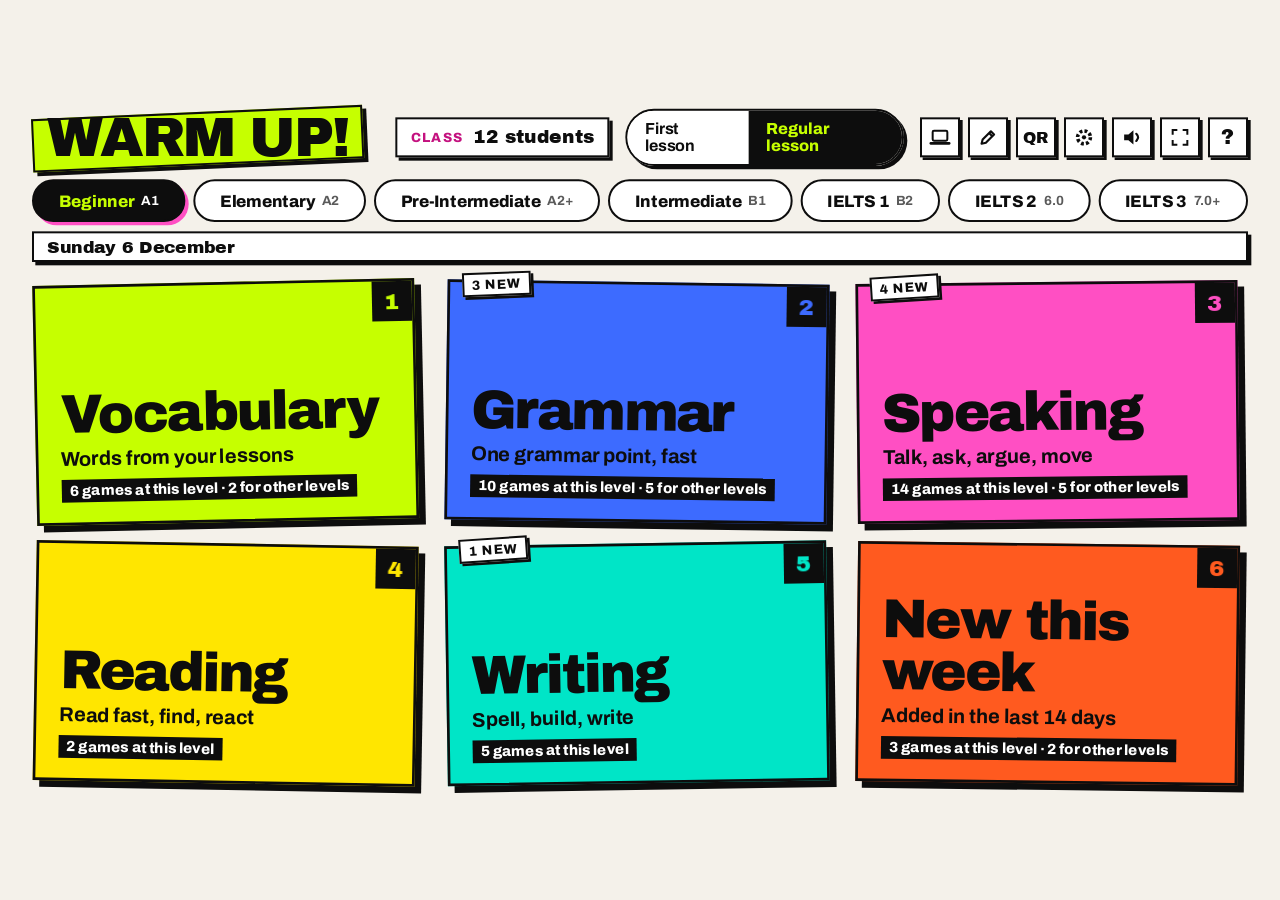
==== commit f50fc3c9: "Party games as speaking games: Truth or Dare, Have You Ever...?, 20 Questions, Just a Minute Four ga" ====
--- a/index.html
+++ b/index.html
@@ -67,6 +67,10 @@
 <script src="js/expr.js"></script>
 <script src="content/partners.js"></script>
 <script src="content/elias.js"></script>
+<script src="content/truth.js"></script>
+<script src="content/ever.js"></script>
+<script src="content/twenty.js"></script>
+<script src="content/minute.js"></script>
 <script src="content/occasions/newyear.js"></script>
 <script src="content/occasions/scienceday.js"></script>
 <script src="js/views/home.js"></script>
@@ -102,6 +106,10 @@
 <script src="js/games/replies.js"></script>
 <script src="js/games/partners.js"></script>
 <script src="js/games/elias.js"></script>
+<script src="js/games/truth.js"></script>
+<script src="js/games/ever.js"></script>
+<script src="js/games/twenty.js"></script>
+<script src="js/games/minute.js"></script>
 <script>WU.boot();</script>
 </body>
 </html>
--- a/css/app.css
+++ b/css/app.css
@@ -1511,3 +1511,74 @@
 .qr-url { font-size: 27px; font-weight: 700; padding: 6px 14px; background: var(--yellow); border: 4px solid var(--ink); white-space: nowrap; }
 .qr-panel .btn { font-size: 36px; padding: 12px 24px; background: #fff; }
 .qr-panel .btn .key { font-size: 26px; padding: 4px 14px; }
+
+/* ---------- Party games: Truth or Dare, Have You Ever...?, 20 Questions, Just a Minute (shared layout .ptg) ---------- */
+.ptg { position: absolute; left: 0; top: 0; right: 0; bottom: 0; }
+.ptg .layer { position: absolute; left: 0; top: 0; right: 0; bottom: 0; }
+.ptg .phead { position: absolute; left: 70px; right: 70px; top: 145px; display: flex; align-items: center; gap: 26px; }
+.ptg .phead > * { flex: none; white-space: nowrap; }
+.ptg .demo { margin-left: auto; flex: 0 1 auto; min-width: 0; overflow: hidden; text-overflow: ellipsis; padding: 6px 20px; background: var(--pink); border: 4px solid var(--ink); box-shadow: 6px 6px 0 var(--ink); font-family: var(--display); font-size: 40px; transform: rotate(-2deg); }
+.ptg .pname { padding: 2px 26px; background: var(--ink); color: #fff; font-family: var(--display); font-size: 54px; line-height: 1.15; max-width: 760px; overflow: hidden; text-overflow: ellipsis; }
+.ptg .pname.alt { background: #fff; color: var(--ink); border: 4px solid var(--ink); }
+.ptg .parrow { font-family: var(--display); font-size: 54px; }
+.ptg .pcard { position: absolute; left: 70px; right: 70px; top: 232px; height: 370px; display: flex; align-items: center; gap: 40px; padding: 24px 44px; background: #fff; border: 6px solid var(--ink); box-shadow: 14px 14px 0 var(--ink); }
+.ptg.side .pcard, .ptg.side .pbot { right: 560px; }
+.ptg .pcard.truth { background: #dfe7ff; }
+.ptg .pcard.dare { background: #ffe1f4; }
+.ptg .pcard.lit { box-shadow: 14px 14px 0 var(--yellow), 14px 14px 0 6px var(--ink); }
+.ptg .ppic { flex: none; width: 270px; height: 270px; }
+.ptg .ptext { flex: 1 1 auto; min-width: 0; max-height: 320px; font-family: var(--display); font-size: 110px; line-height: 1.04; letter-spacing: -0.03em; overflow: hidden; }
+.ptg .ptag { position: absolute; left: 30px; top: -30px; padding: 2px 18px; border: 4px solid var(--ink); font-family: var(--display); font-size: 36px; background: var(--yellow); }
+.ptg .pbot { position: absolute; left: 70px; right: 70px; top: 645px; bottom: 100px; display: flex; flex-direction: column; justify-content: center; align-items: flex-start; gap: 18px; }
+.ptg .pbig { font-family: var(--display); font-size: 60px; line-height: 1.05; letter-spacing: -0.02em; }
+.ptg .rule { font-size: 42px; font-weight: 800; line-height: 1.15; }
+.ptg .frame { font-size: 46px; }
+.ptg .frame.small { font-size: 36px; padding: 6px 16px; box-shadow: 5px 5px 0 var(--ink); }
+.ptg .brow { display: flex; align-items: center; gap: 22px; flex-wrap: wrap; }
+.ptg .pside { position: absolute; right: 70px; top: 232px; width: 440px; bottom: 100px; display: flex; flex-direction: column; align-items: center; gap: 22px; }
+.ptg .pstat { padding: 6px 22px; background: var(--ink); color: #fff; font-family: var(--display); font-size: 40px; text-align: center; }
+/* Truth or Dare: the two doors */
+.ptg .tdoors { position: absolute; left: 70px; right: 70px; top: 232px; height: 370px; display: flex; gap: 60px; }
+.ptg .tdoor { flex: 1 1 0; display: flex; flex-direction: column; justify-content: center; gap: 14px; padding: 24px 44px; border: 6px solid var(--ink); box-shadow: 14px 14px 0 var(--ink); cursor: pointer; }
+.ptg .tdoor b { font-family: var(--display); font-weight: normal; font-size: 150px; line-height: .95; letter-spacing: -0.04em; }
+.ptg .tdoor span { font-size: 42px; font-weight: 800; }
+.ptg .tdoor .key { align-self: flex-start; font-size: 36px; }
+.ptg .tdoor.t { background: var(--blue); color: #fff; }
+.ptg .tdoor.d { background: var(--pink); }
+.ptg .swap { padding: 4px 22px; background: var(--ink); color: var(--yellow); font-family: var(--display); font-size: 44px; animation: wu-slam2 .45s cubic-bezier(.2, .9, .3, 1.2) both; }
+/* Have You Ever: short answers and the question ladder */
+.ptg .yn { display: flex; gap: 30px; }
+.ptg .yn .btn { font-size: 46px; }
+.ptg .yn .btn.no { background: #fff; }
+.ptg .ladder { display: flex; flex-wrap: wrap; gap: 14px 18px; }
+.ptg .ladder .q { padding: 6px 18px; background: #fff; border: 4px solid var(--ink); box-shadow: 5px 5px 0 var(--ink); font-family: var(--display); font-size: 38px; }
+.ptg .ladder .q.hot { background: var(--yellow); }
+.ptg .lbl { font-size: 36px; font-weight: 800; }
+/* 20 Questions: the counter and the answer log */
+.ptg .qcount { width: 400px; height: 330px; display: flex; flex-direction: column; align-items: center; justify-content: center; background: var(--yellow); border: 6px solid var(--ink); box-shadow: 12px 12px 0 var(--ink); }
+.ptg .qcount b { font-family: var(--display); font-weight: normal; font-size: 210px; line-height: .9; }
+.ptg .qcount span { font-size: 36px; font-weight: 800; }
+.ptg .qcount.low { background: var(--orange); }
+.ptg .qcount.out { background: var(--ink); color: var(--lime); }
+.ptg .qlog { display: flex; flex-wrap: wrap; gap: 10px; max-width: 440px; justify-content: center; }
+.ptg .qlog i { font-style: normal; padding: 2px 12px; border: 3px solid var(--ink); font-weight: 800; font-size: 26px; background: #fff; }
+.ptg .qlog i.y { background: var(--lime); }
+.ptg .qlog i.n { background: #ffb1b1; }
+.ptg .qlog i.m { background: var(--yellow); }
+.ptg .flash { padding: 6px 24px; background: var(--orange); border: 4px solid var(--ink); font-family: var(--display); font-size: 46px; animation: wu-slam2 .4s cubic-bezier(.2, .9, .3, 1.2) both; }
+.ptg .secret { display: flex; align-items: center; gap: 30px; }
+/* Just a Minute: the three challenge buttons */
+.ptg .chal { display: flex; gap: 22px; flex-wrap: wrap; }
+.ptg .chal .btn { flex-direction: column; align-items: flex-start; gap: 6px; padding: 14px 24px; font-size: 40px; background: #fff; }
+.ptg .chal .btn small { font-family: inherit; font-size: 24px; font-weight: 700; font-family: Arial, sans-serif; }
+.ptg .chal .btn.on { background: var(--orange); }
+.ptg .bigmsg { padding: 8px 30px; background: var(--orange); border: 6px solid var(--ink); box-shadow: 12px 12px 0 var(--ink); font-family: var(--display); font-size: 90px; line-height: 1; transform: rotate(-2deg); animation: wu-slam2 .45s cubic-bezier(.2, .9, .3, 1.2) both; }
+.calm .ptg .swap, .calm .ptg .flash, .calm .ptg .bigmsg { animation: none; }
+.ptg.side .pcard { height: 300px; }
+.ptg.side .pbot { top: 572px; }
+.ptg.side .ptext { max-height: 250px; }
+.ptg .pside .btn.sm { max-width: 440px; font-size: 32px; white-space: normal; }
+.ptg .pside .yn { flex-direction: column; gap: 18px; align-self: stretch; }
+.ptg .pside .yn .btn { font-size: 42px; }
+.ptg.side .frame.small { font-size: 32px; }
+.ptg.side .ladder .q { font-size: 34px; }
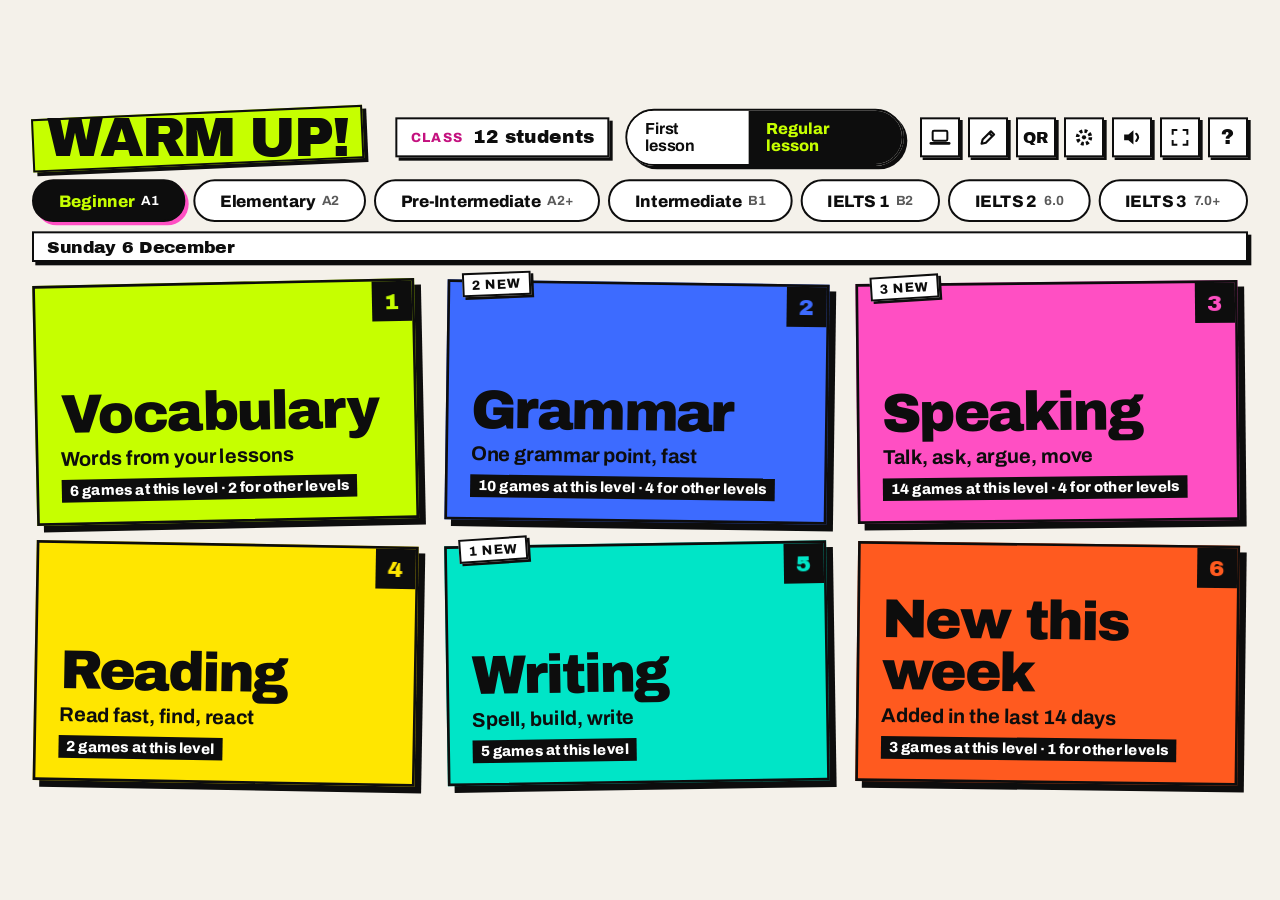
==== commit 4ba9caf8: "Remove Have You Ever...? game Delete the board game, its content file, the phone screen, its menu en" ====
--- a/index.html
+++ b/index.html
@@ -68,7 +68,6 @@
 <script src="content/partners.js"></script>
 <script src="content/elias.js"></script>
 <script src="content/truth.js"></script>
-<script src="content/ever.js"></script>
 <script src="content/twenty.js"></script>
 <script src="content/minute.js"></script>
 <script src="content/occasions/newyear.js"></script>
@@ -107,7 +106,6 @@
 <script src="js/games/partners.js"></script>
 <script src="js/games/elias.js"></script>
 <script src="js/games/truth.js"></script>
-<script src="js/games/ever.js"></script>
 <script src="js/games/twenty.js"></script>
 <script src="js/games/minute.js"></script>
 <script>WU.boot();</script>
--- a/css/app.css
+++ b/css/app.css
@@ -1512,7 +1512,7 @@
 .qr-panel .btn { font-size: 36px; padding: 12px 24px; background: #fff; }
 .qr-panel .btn .key { font-size: 26px; padding: 4px 14px; }
 
-/* ---------- Party games: Truth or Dare, Have You Ever...?, 20 Questions, Just a Minute (shared layout .ptg) ---------- */
+/* ---------- Party games: Truth or Dare, 20 Questions, Just a Minute (shared layout .ptg) ---------- */
 .ptg { position: absolute; left: 0; top: 0; right: 0; bottom: 0; }
 .ptg .layer { position: absolute; left: 0; top: 0; right: 0; bottom: 0; }
 .ptg .phead { position: absolute; left: 70px; right: 70px; top: 145px; display: flex; align-items: center; gap: 26px; }
@@ -1546,14 +1546,10 @@
 .ptg .tdoor.t { background: var(--blue); color: #fff; }
 .ptg .tdoor.d { background: var(--pink); }
 .ptg .swap { padding: 4px 22px; background: var(--ink); color: var(--yellow); font-family: var(--display); font-size: 44px; animation: wu-slam2 .45s cubic-bezier(.2, .9, .3, 1.2) both; }
-/* Have You Ever: short answers and the question ladder */
+/* Fair / not fair buttons (Just a Minute) */
 .ptg .yn { display: flex; gap: 30px; }
 .ptg .yn .btn { font-size: 46px; }
 .ptg .yn .btn.no { background: #fff; }
-.ptg .ladder { display: flex; flex-wrap: wrap; gap: 14px 18px; }
-.ptg .ladder .q { padding: 6px 18px; background: #fff; border: 4px solid var(--ink); box-shadow: 5px 5px 0 var(--ink); font-family: var(--display); font-size: 38px; }
-.ptg .ladder .q.hot { background: var(--yellow); }
-.ptg .lbl { font-size: 36px; font-weight: 800; }
 /* 20 Questions: the counter and the answer log */
 .ptg .qcount { width: 400px; height: 330px; display: flex; flex-direction: column; align-items: center; justify-content: center; background: var(--yellow); border: 6px solid var(--ink); box-shadow: 12px 12px 0 var(--ink); }
 .ptg .qcount b { font-family: var(--display); font-weight: normal; font-size: 210px; line-height: .9; }
@@ -1581,4 +1577,3 @@
 .ptg .pside .yn { flex-direction: column; gap: 18px; align-self: stretch; }
 .ptg .pside .yn .btn { font-size: 42px; }
 .ptg.side .frame.small { font-size: 32px; }
-.ptg.side .ladder .q { font-size: 34px; }
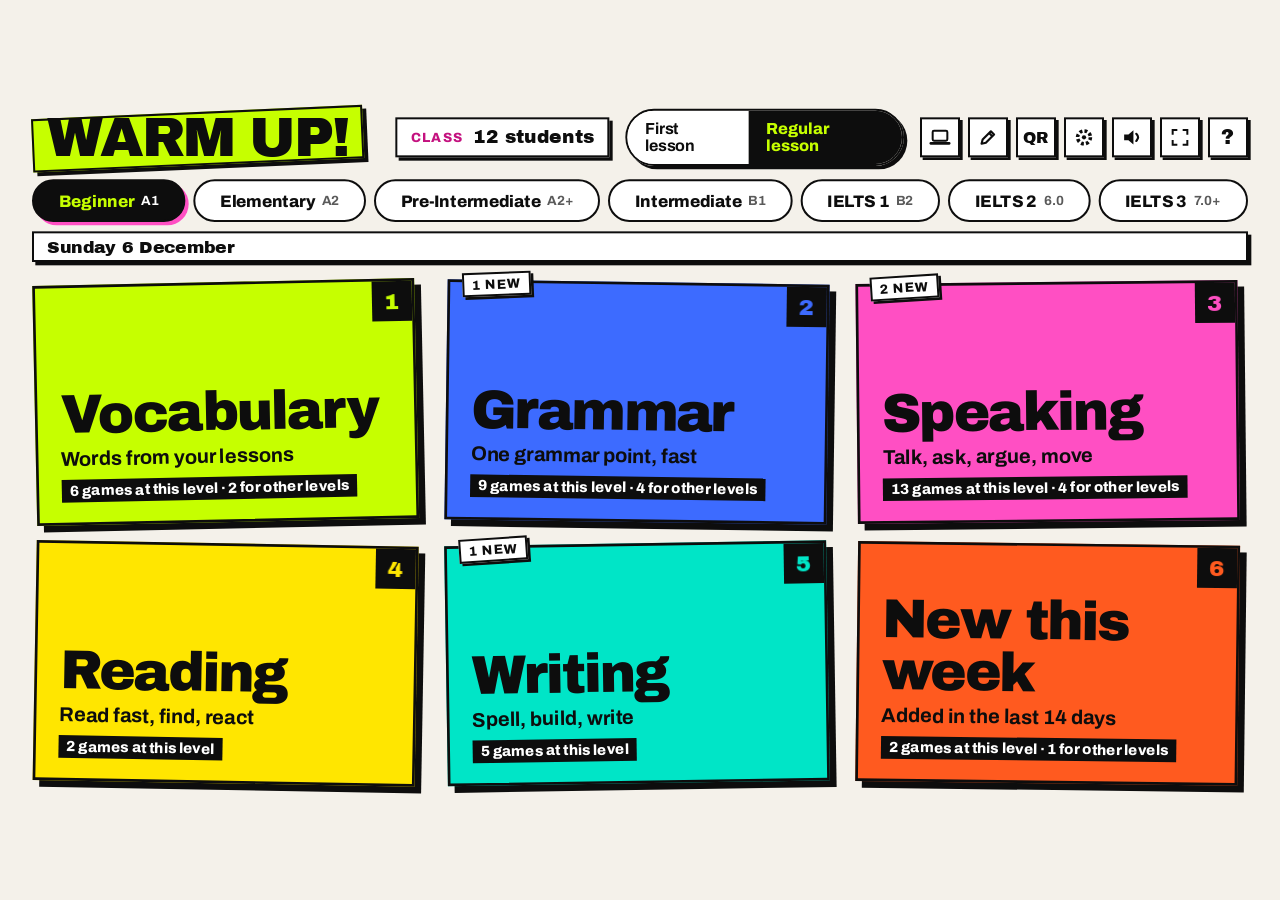
==== commit a8e658b9: "Remove 20 Questions game Delete the board game, its content file, the phone screen, its menu entry, " ====
--- a/index.html
+++ b/index.html
@@ -68,7 +68,6 @@
 <script src="content/partners.js"></script>
 <script src="content/elias.js"></script>
 <script src="content/truth.js"></script>
-<script src="content/twenty.js"></script>
 <script src="content/minute.js"></script>
 <script src="content/occasions/newyear.js"></script>
 <script src="content/occasions/scienceday.js"></script>
@@ -106,7 +105,6 @@
 <script src="js/games/partners.js"></script>
 <script src="js/games/elias.js"></script>
 <script src="js/games/truth.js"></script>
-<script src="js/games/twenty.js"></script>
 <script src="js/games/minute.js"></script>
 <script>WU.boot();</script>
 </body>
--- a/css/app.css
+++ b/css/app.css
@@ -1512,7 +1512,7 @@
 .qr-panel .btn { font-size: 36px; padding: 12px 24px; background: #fff; }
 .qr-panel .btn .key { font-size: 26px; padding: 4px 14px; }
 
-/* ---------- Party games: Truth or Dare, 20 Questions, Just a Minute (shared layout .ptg) ---------- */
+/* ---------- Party games: Truth or Dare, Just a Minute (shared layout .ptg) ---------- */
 .ptg { position: absolute; left: 0; top: 0; right: 0; bottom: 0; }
 .ptg .layer { position: absolute; left: 0; top: 0; right: 0; bottom: 0; }
 .ptg .phead { position: absolute; left: 70px; right: 70px; top: 145px; display: flex; align-items: center; gap: 26px; }
@@ -1550,19 +1550,7 @@
 .ptg .yn { display: flex; gap: 30px; }
 .ptg .yn .btn { font-size: 46px; }
 .ptg .yn .btn.no { background: #fff; }
-/* 20 Questions: the counter and the answer log */
-.ptg .qcount { width: 400px; height: 330px; display: flex; flex-direction: column; align-items: center; justify-content: center; background: var(--yellow); border: 6px solid var(--ink); box-shadow: 12px 12px 0 var(--ink); }
-.ptg .qcount b { font-family: var(--display); font-weight: normal; font-size: 210px; line-height: .9; }
-.ptg .qcount span { font-size: 36px; font-weight: 800; }
-.ptg .qcount.low { background: var(--orange); }
-.ptg .qcount.out { background: var(--ink); color: var(--lime); }
-.ptg .qlog { display: flex; flex-wrap: wrap; gap: 10px; max-width: 440px; justify-content: center; }
-.ptg .qlog i { font-style: normal; padding: 2px 12px; border: 3px solid var(--ink); font-weight: 800; font-size: 26px; background: #fff; }
-.ptg .qlog i.y { background: var(--lime); }
-.ptg .qlog i.n { background: #ffb1b1; }
-.ptg .qlog i.m { background: var(--yellow); }
 .ptg .flash { padding: 6px 24px; background: var(--orange); border: 4px solid var(--ink); font-family: var(--display); font-size: 46px; animation: wu-slam2 .4s cubic-bezier(.2, .9, .3, 1.2) both; }
-.ptg .secret { display: flex; align-items: center; gap: 30px; }
 /* Just a Minute: the three challenge buttons */
 .ptg .chal { display: flex; gap: 22px; flex-wrap: wrap; }
 .ptg .chal .btn { flex-direction: column; align-items: flex-start; gap: 6px; padding: 14px 24px; font-size: 40px; background: #fff; }
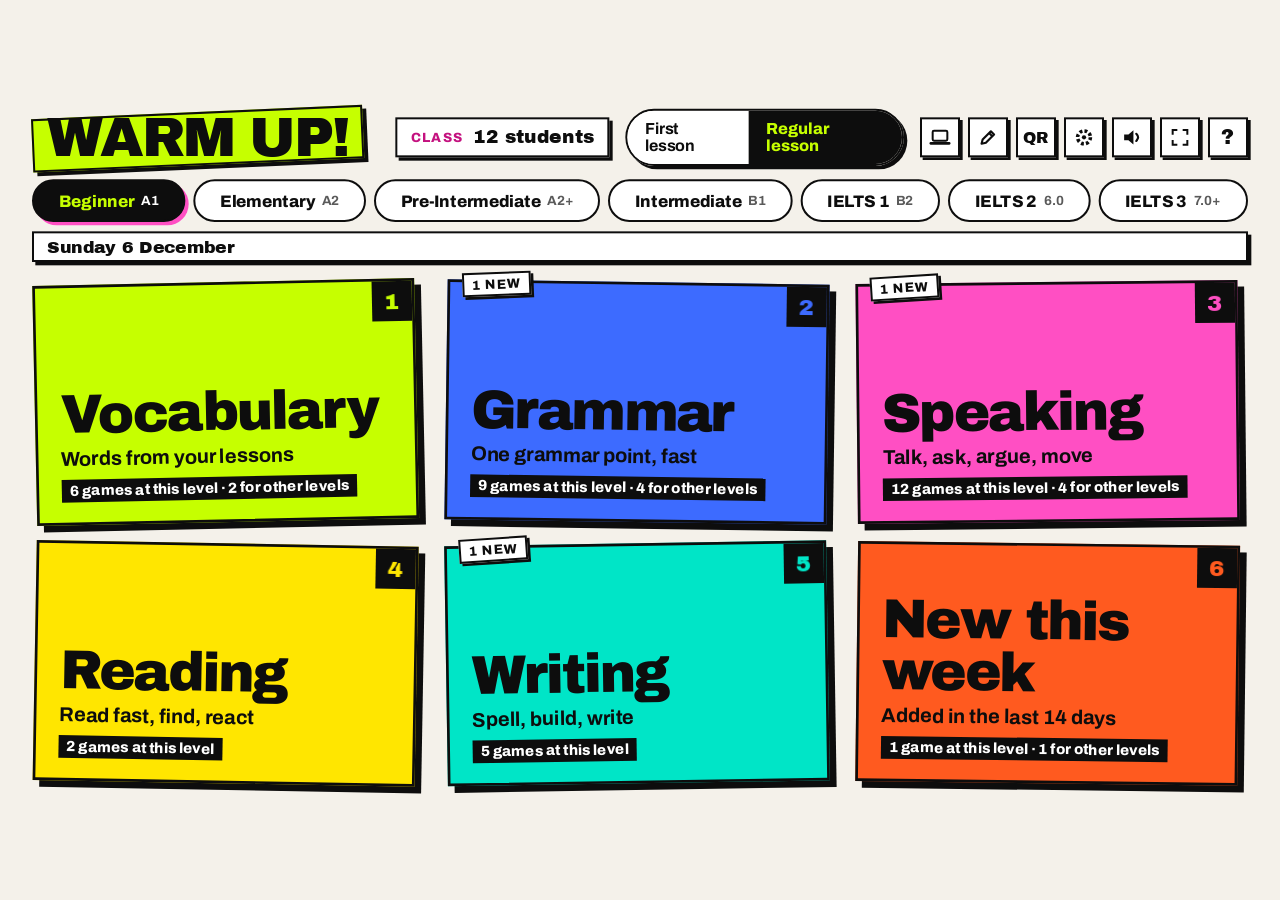
==== commit d93676b3: "Remove Truth or Dare game Drops the board game, its content, phone screen, catalog entry, styles and" ====
--- a/index.html
+++ b/index.html
@@ -67,7 +67,6 @@
 <script src="js/expr.js"></script>
 <script src="content/partners.js"></script>
 <script src="content/elias.js"></script>
-<script src="content/truth.js"></script>
 <script src="content/minute.js"></script>
 <script src="content/occasions/newyear.js"></script>
 <script src="content/occasions/scienceday.js"></script>
@@ -104,7 +103,6 @@
 <script src="js/games/replies.js"></script>
 <script src="js/games/partners.js"></script>
 <script src="js/games/elias.js"></script>
-<script src="js/games/truth.js"></script>
 <script src="js/games/minute.js"></script>
 <script>WU.boot();</script>
 </body>
--- a/css/app.css
+++ b/css/app.css
@@ -1512,7 +1512,7 @@
 .qr-panel .btn { font-size: 36px; padding: 12px 24px; background: #fff; }
 .qr-panel .btn .key { font-size: 26px; padding: 4px 14px; }
 
-/* ---------- Party games: Truth or Dare, Just a Minute (shared layout .ptg) ---------- */
+/* ---------- Party game: Just a Minute (layout .ptg) ---------- */
 .ptg { position: absolute; left: 0; top: 0; right: 0; bottom: 0; }
 .ptg .layer { position: absolute; left: 0; top: 0; right: 0; bottom: 0; }
 .ptg .phead { position: absolute; left: 70px; right: 70px; top: 145px; display: flex; align-items: center; gap: 26px; }
@@ -1523,8 +1523,6 @@
 .ptg .parrow { font-family: var(--display); font-size: 54px; }
 .ptg .pcard { position: absolute; left: 70px; right: 70px; top: 232px; height: 370px; display: flex; align-items: center; gap: 40px; padding: 24px 44px; background: #fff; border: 6px solid var(--ink); box-shadow: 14px 14px 0 var(--ink); }
 .ptg.side .pcard, .ptg.side .pbot { right: 560px; }
-.ptg .pcard.truth { background: #dfe7ff; }
-.ptg .pcard.dare { background: #ffe1f4; }
 .ptg .pcard.lit { box-shadow: 14px 14px 0 var(--yellow), 14px 14px 0 6px var(--ink); }
 .ptg .ppic { flex: none; width: 270px; height: 270px; }
 .ptg .ptext { flex: 1 1 auto; min-width: 0; max-height: 320px; font-family: var(--display); font-size: 110px; line-height: 1.04; letter-spacing: -0.03em; overflow: hidden; }
@@ -1537,15 +1535,6 @@
 .ptg .brow { display: flex; align-items: center; gap: 22px; flex-wrap: wrap; }
 .ptg .pside { position: absolute; right: 70px; top: 232px; width: 440px; bottom: 100px; display: flex; flex-direction: column; align-items: center; gap: 22px; }
 .ptg .pstat { padding: 6px 22px; background: var(--ink); color: #fff; font-family: var(--display); font-size: 40px; text-align: center; }
-/* Truth or Dare: the two doors */
-.ptg .tdoors { position: absolute; left: 70px; right: 70px; top: 232px; height: 370px; display: flex; gap: 60px; }
-.ptg .tdoor { flex: 1 1 0; display: flex; flex-direction: column; justify-content: center; gap: 14px; padding: 24px 44px; border: 6px solid var(--ink); box-shadow: 14px 14px 0 var(--ink); cursor: pointer; }
-.ptg .tdoor b { font-family: var(--display); font-weight: normal; font-size: 150px; line-height: .95; letter-spacing: -0.04em; }
-.ptg .tdoor span { font-size: 42px; font-weight: 800; }
-.ptg .tdoor .key { align-self: flex-start; font-size: 36px; }
-.ptg .tdoor.t { background: var(--blue); color: #fff; }
-.ptg .tdoor.d { background: var(--pink); }
-.ptg .swap { padding: 4px 22px; background: var(--ink); color: var(--yellow); font-family: var(--display); font-size: 44px; animation: wu-slam2 .45s cubic-bezier(.2, .9, .3, 1.2) both; }
 /* Fair / not fair buttons (Just a Minute) */
 .ptg .yn { display: flex; gap: 30px; }
 .ptg .yn .btn { font-size: 46px; }
@@ -1557,7 +1546,7 @@
 .ptg .chal .btn small { font-family: inherit; font-size: 24px; font-weight: 700; font-family: Arial, sans-serif; }
 .ptg .chal .btn.on { background: var(--orange); }
 .ptg .bigmsg { padding: 8px 30px; background: var(--orange); border: 6px solid var(--ink); box-shadow: 12px 12px 0 var(--ink); font-family: var(--display); font-size: 90px; line-height: 1; transform: rotate(-2deg); animation: wu-slam2 .45s cubic-bezier(.2, .9, .3, 1.2) both; }
-.calm .ptg .swap, .calm .ptg .flash, .calm .ptg .bigmsg { animation: none; }
+.calm .ptg .flash, .calm .ptg .bigmsg { animation: none; }
 .ptg.side .pcard { height: 300px; }
 .ptg.side .pbot { top: 572px; }
 .ptg.side .ptext { max-height: 250px; }
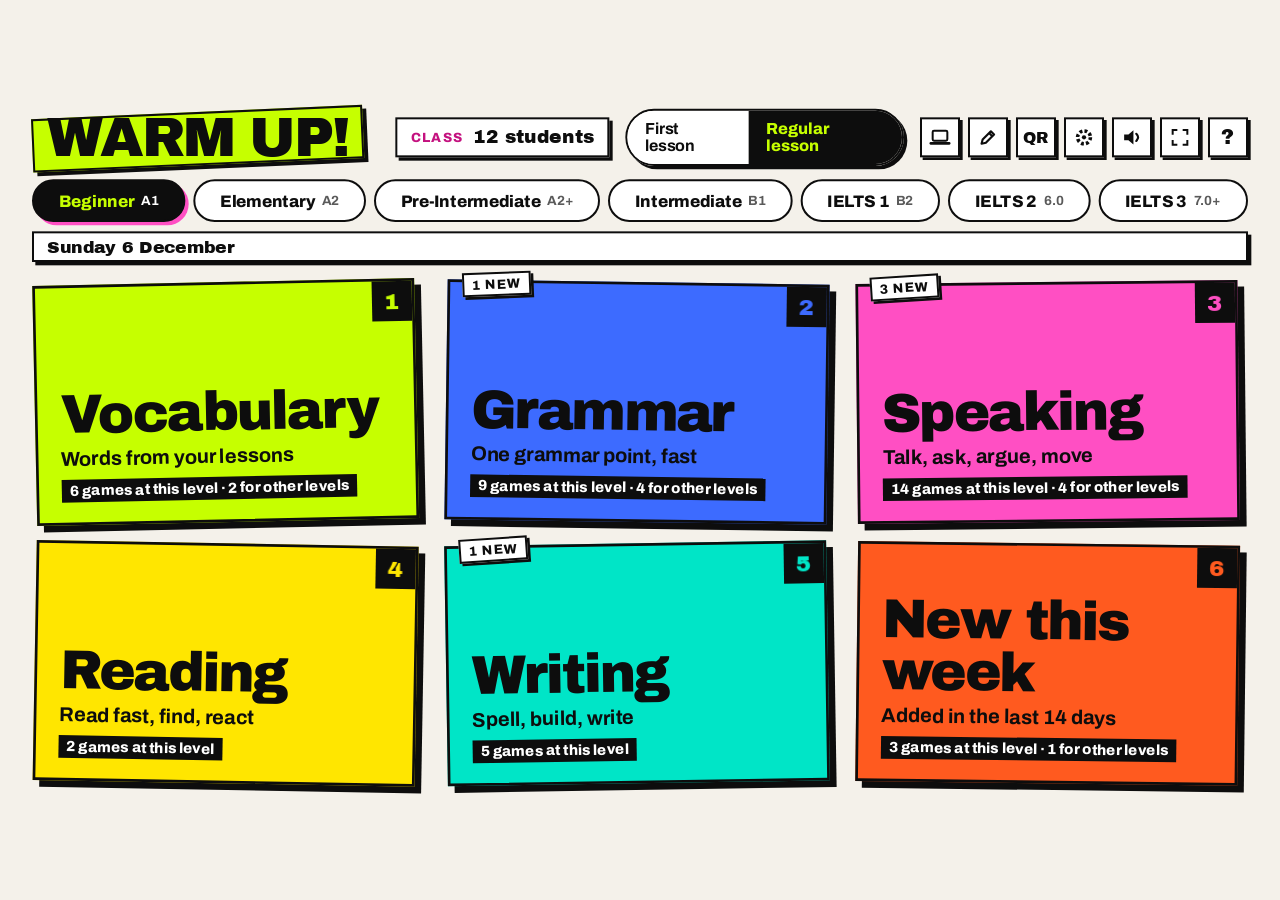
==== commit ee0df700: "Role Play: group scenes where every member plays a different role, levelled from café orders to ethi" ====
--- a/index.html
+++ b/index.html
@@ -67,7 +67,9 @@
 <script src="js/expr.js"></script>
 <script src="content/partners.js"></script>
 <script src="content/elias.js"></script>
+<script src="content/truth.js"></script>
 <script src="content/minute.js"></script>
+<script src="content/roleplay.js"></script>
 <script src="content/occasions/newyear.js"></script>
 <script src="content/occasions/scienceday.js"></script>
 <script src="js/views/home.js"></script>
@@ -103,7 +105,9 @@
 <script src="js/games/replies.js"></script>
 <script src="js/games/partners.js"></script>
 <script src="js/games/elias.js"></script>
+<script src="js/games/truth.js"></script>
 <script src="js/games/minute.js"></script>
+<script src="js/games/roleplay.js"></script>
 <script>WU.boot();</script>
 </body>
 </html>
--- a/css/app.css
+++ b/css/app.css
@@ -1512,7 +1512,7 @@
 .qr-panel .btn { font-size: 36px; padding: 12px 24px; background: #fff; }
 .qr-panel .btn .key { font-size: 26px; padding: 4px 14px; }
 
-/* ---------- Party game: Just a Minute (layout .ptg) ---------- */
+/* ---------- Party games: Truth or Dare, Just a Minute (shared layout .ptg) ---------- */
 .ptg { position: absolute; left: 0; top: 0; right: 0; bottom: 0; }
 .ptg .layer { position: absolute; left: 0; top: 0; right: 0; bottom: 0; }
 .ptg .phead { position: absolute; left: 70px; right: 70px; top: 145px; display: flex; align-items: center; gap: 26px; }
@@ -1523,6 +1523,8 @@
 .ptg .parrow { font-family: var(--display); font-size: 54px; }
 .ptg .pcard { position: absolute; left: 70px; right: 70px; top: 232px; height: 370px; display: flex; align-items: center; gap: 40px; padding: 24px 44px; background: #fff; border: 6px solid var(--ink); box-shadow: 14px 14px 0 var(--ink); }
 .ptg.side .pcard, .ptg.side .pbot { right: 560px; }
+.ptg .pcard.truth { background: #dfe7ff; }
+.ptg .pcard.dare { background: #ffe1f4; }
 .ptg .pcard.lit { box-shadow: 14px 14px 0 var(--yellow), 14px 14px 0 6px var(--ink); }
 .ptg .ppic { flex: none; width: 270px; height: 270px; }
 .ptg .ptext { flex: 1 1 auto; min-width: 0; max-height: 320px; font-family: var(--display); font-size: 110px; line-height: 1.04; letter-spacing: -0.03em; overflow: hidden; }
@@ -1535,6 +1537,15 @@
 .ptg .brow { display: flex; align-items: center; gap: 22px; flex-wrap: wrap; }
 .ptg .pside { position: absolute; right: 70px; top: 232px; width: 440px; bottom: 100px; display: flex; flex-direction: column; align-items: center; gap: 22px; }
 .ptg .pstat { padding: 6px 22px; background: var(--ink); color: #fff; font-family: var(--display); font-size: 40px; text-align: center; }
+/* Truth or Dare: the two doors */
+.ptg .tdoors { position: absolute; left: 70px; right: 70px; top: 232px; height: 370px; display: flex; gap: 60px; }
+.ptg .tdoor { flex: 1 1 0; display: flex; flex-direction: column; justify-content: center; gap: 14px; padding: 24px 44px; border: 6px solid var(--ink); box-shadow: 14px 14px 0 var(--ink); cursor: pointer; }
+.ptg .tdoor b { font-family: var(--display); font-weight: normal; font-size: 150px; line-height: .95; letter-spacing: -0.04em; }
+.ptg .tdoor span { font-size: 42px; font-weight: 800; }
+.ptg .tdoor .key { align-self: flex-start; font-size: 36px; }
+.ptg .tdoor.t { background: var(--blue); color: #fff; }
+.ptg .tdoor.d { background: var(--pink); }
+.ptg .swap { padding: 4px 22px; background: var(--ink); color: var(--yellow); font-family: var(--display); font-size: 44px; animation: wu-slam2 .45s cubic-bezier(.2, .9, .3, 1.2) both; }
 /* Fair / not fair buttons (Just a Minute) */
 .ptg .yn { display: flex; gap: 30px; }
 .ptg .yn .btn { font-size: 46px; }
@@ -1546,7 +1557,7 @@
 .ptg .chal .btn small { font-family: inherit; font-size: 24px; font-weight: 700; font-family: Arial, sans-serif; }
 .ptg .chal .btn.on { background: var(--orange); }
 .ptg .bigmsg { padding: 8px 30px; background: var(--orange); border: 6px solid var(--ink); box-shadow: 12px 12px 0 var(--ink); font-family: var(--display); font-size: 90px; line-height: 1; transform: rotate(-2deg); animation: wu-slam2 .45s cubic-bezier(.2, .9, .3, 1.2) both; }
-.calm .ptg .flash, .calm .ptg .bigmsg { animation: none; }
+.calm .ptg .swap, .calm .ptg .flash, .calm .ptg .bigmsg { animation: none; }
 .ptg.side .pcard { height: 300px; }
 .ptg.side .pbot { top: 572px; }
 .ptg.side .ptext { max-height: 250px; }
@@ -1554,3 +1565,52 @@
 .ptg .pside .yn { flex-direction: column; gap: 18px; align-self: stretch; }
 .ptg .pside .yn .btn { font-size: 42px; }
 .ptg.side .frame.small { font-size: 32px; }
+
+/* ---------- Role Play (.rpg) ---------- */
+.rpg { position: absolute; left: 0; top: 0; right: 0; bottom: 0; }
+.rpg .layer { position: absolute; left: 0; top: 0; right: 0; bottom: 0; }
+.rpg .rp-top { position: absolute; left: 70px; right: 70px; top: 130px; height: 175px; display: flex; flex-direction: column; justify-content: center; gap: 10px; }
+.rpg .rp-trow { display: flex; align-items: center; gap: 26px; min-width: 0; }
+.rpg .rp-trow > .chip-label { flex: none; }
+.rpg .rp-title { flex: 1 1 auto; min-width: 0; height: 92px; display: flex; align-items: center; font-family: var(--display); font-size: 76px; line-height: 1; letter-spacing: -0.03em; overflow: hidden; white-space: nowrap; }
+.rpg .demo { flex: none; padding: 6px 20px; background: var(--pink); border: 4px solid var(--ink); box-shadow: 6px 6px 0 var(--ink); font-family: var(--display); font-size: 36px; transform: rotate(-2deg); }
+.rpg .rp-set { font-size: 36px; font-weight: 800; line-height: 1.15; max-height: 84px; overflow: hidden; }
+.rpg .rp-twist { position: absolute; left: 60px; right: 60px; top: 138px; height: 150px; z-index: 3; display: flex; align-items: center; gap: 30px; padding: 10px 36px; background: var(--orange); border: 6px solid var(--ink); box-shadow: 12px 12px 0 var(--ink); transform: rotate(-.5deg); }
+.rpg .rp-twist.new { animation: wu-slam2 .45s cubic-bezier(.2, .9, .3, 1.2) both; }
+.rpg .rp-tl { flex: none; padding: 4px 20px; background: var(--ink); color: var(--yellow); font-family: var(--display); font-size: 52px; }
+.rpg .rp-tt { flex: 1 1 auto; min-width: 0; max-height: 136px; overflow: hidden; font-family: var(--display); font-size: 48px; line-height: 1.08; }
+.rpg .rp-roles { position: absolute; left: 70px; right: 70px; top: 330px; height: 350px; display: flex; gap: 34px; }
+.rpg .rp-role { position: relative; flex: 1 1 0; min-width: 0; display: flex; flex-direction: column; gap: 10px; padding: 46px 28px 24px; border: 6px solid var(--ink); box-shadow: 12px 12px 0 var(--ink); }
+.rpg .rp-num { position: absolute; left: 22px; top: -26px; padding: 2px 16px; background: var(--ink); color: #fff; font-family: var(--display); font-size: 32px; }
+.rpg .rp-name { flex: none; max-height: 112px; font-family: var(--display); font-size: 52px; line-height: 1.02; letter-spacing: -0.02em; overflow: hidden; }
+.rpg .rp-glab { font-size: 22px; font-weight: 800; text-transform: uppercase; letter-spacing: .06em; opacity: .75; }
+.rpg .rp-goal { flex: 1 1 auto; min-height: 0; font-size: 34px; font-weight: 800; line-height: 1.15; overflow: hidden; }
+.rpg .rp-bot { position: absolute; left: 70px; right: 70px; top: 722px; bottom: 92px; display: flex; align-items: center; gap: 30px; }
+.rpg .rp-info { flex: 1 1 auto; min-width: 0; display: flex; flex-direction: column; justify-content: center; align-items: flex-start; gap: 14px; }
+.rpg .rp-tslot { flex: none; width: 250px; display: flex; justify-content: center; }
+.rpg .brow { display: flex; align-items: center; gap: 22px; flex-wrap: wrap; }
+.rpg .rule { font-size: 34px; font-weight: 800; line-height: 1.15; }
+.rpg .rp-q { font-size: 40px; font-weight: 800; line-height: 1.15; }
+.rpg .pstat { padding: 6px 22px; background: var(--ink); color: #fff; font-family: var(--display); font-size: 40px; }
+.rpg .pname { padding: 2px 26px; background: var(--ink); color: #fff; font-family: var(--display); font-size: 60px; line-height: 1.15; }
+.rpg .pbig { font-family: var(--display); font-size: 52px; line-height: 1.05; }
+.rpg .bigmsg { padding: 8px 30px; background: var(--orange); border: 6px solid var(--ink); box-shadow: 12px 12px 0 var(--ink); font-family: var(--display); font-size: 90px; line-height: 1; transform: rotate(-2deg); animation: wu-slam2 .45s cubic-bezier(.2, .9, .3, 1.2) both; }
+.rpg .bigmsg.sm { font-size: 60px; padding: 4px 24px; box-shadow: 8px 8px 0 var(--ink); }
+.rpg .rp-cast { display: flex; align-items: center; gap: 18px; font-size: 34px; font-weight: 800; line-height: 1.15; }
+.rpg .rp-cast > .chip-label { flex: none; }
+.rpg .rp-cast b { background: var(--yellow); padding: 0 8px; }
+.rpg .rp-phr { display: flex; align-items: center; gap: 12px 14px; flex-wrap: wrap; max-height: 124px; overflow: hidden; padding: 0 6px 6px 0; }
+.rpg .rp-p { padding: 3px 14px; background: #fff; border: 4px solid var(--ink); box-shadow: 5px 5px 0 var(--ink); font-size: 28px; font-weight: 800; white-space: nowrap; }
+.rpg .rp-p .gap { display: inline-block; width: 70px; height: 4px; margin: 0 6px; background: var(--ink); vertical-align: middle; }
+.rpg .rp-sec { position: absolute; left: 0; right: 0; top: 104px; bottom: 80px; display: flex; flex-direction: column; align-items: center; justify-content: center; gap: 22px; padding: 0 120px; text-align: center; }
+.rpg .rp-sec.done { background: var(--paper); gap: 50px; }
+.rpg .rp-stitle { font-family: var(--display); font-size: 130px; line-height: 1; letter-spacing: -0.04em; }
+.rpg .rp-sname { padding: 2px 26px; background: var(--ink); color: #fff; font-family: var(--display); font-size: 54px; }
+.rpg .rp-eyes { font-size: 46px; font-weight: 800; }
+.rpg .rp-scard { position: relative; align-self: stretch; height: 300px; display: flex; align-items: center; justify-content: center; padding: 30px 50px; margin-top: 20px; background: #fff; color: var(--ink); border: 6px solid var(--ink); box-shadow: 14px 14px 0 var(--ink); }
+.rpg .rp-scard .ptag { position: absolute; left: 30px; top: -30px; padding: 2px 18px; border: 4px solid var(--ink); font-family: var(--display); font-size: 36px; background: var(--yellow); }
+.rpg .rp-stext { width: 100%; max-height: 240px; overflow: hidden; font-family: var(--display); font-size: 84px; line-height: 1.05; }
+.rpg .rp-sbar { align-self: stretch; height: 18px; border: 4px solid var(--ink); background: #fff; }
+.rpg .rp-sbar i { display: block; height: 100%; width: 100%; background: var(--ink); transform-origin: left; animation: rp-shrink linear forwards; }
+@keyframes rp-shrink { from { transform: scaleX(1) } to { transform: scaleX(0) } }
+.calm .rpg .rp-twist.new, .calm .rpg .bigmsg { animation: none; }
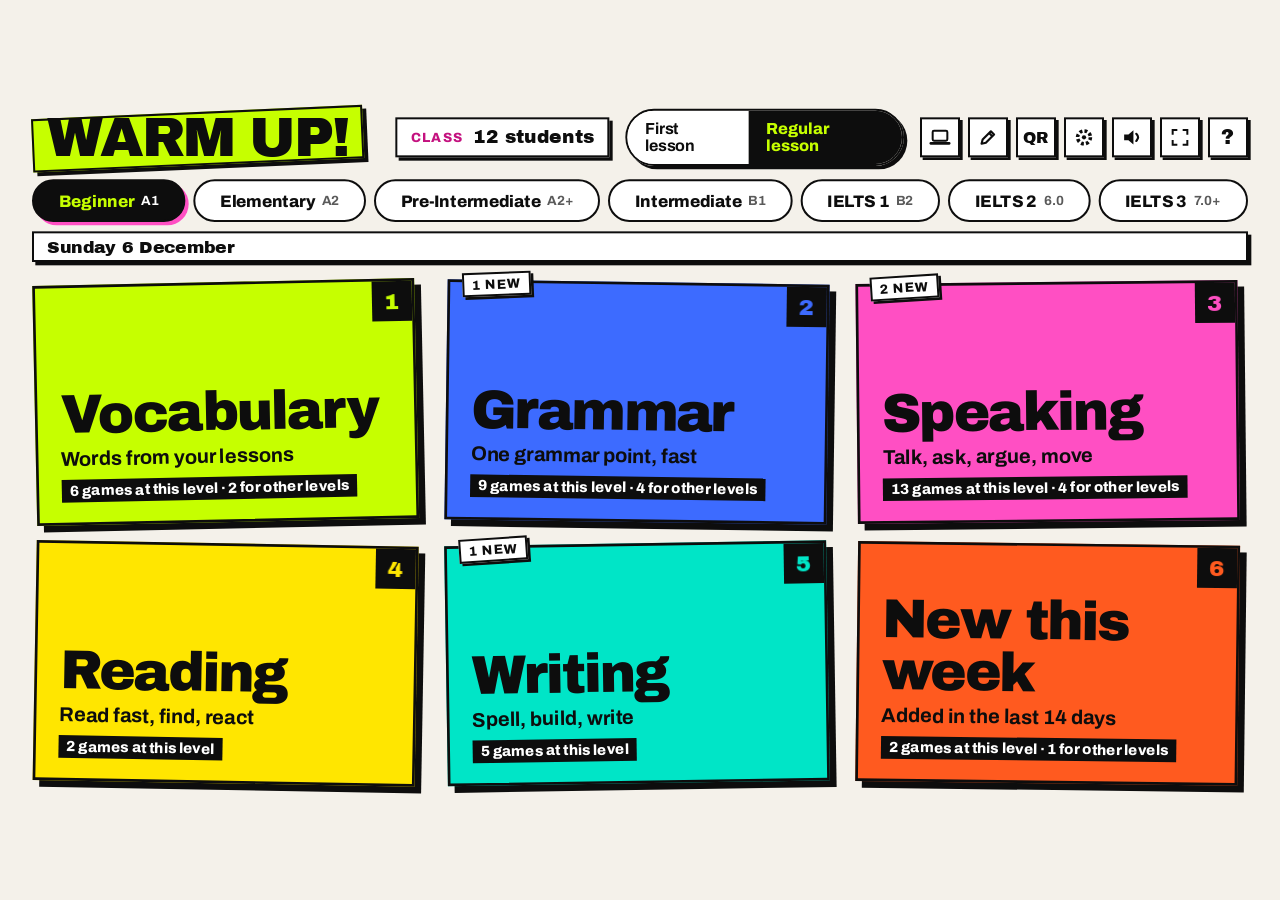
==== commit 3817da55: "Merge remote-tracking branch 'origin/main' into claude/upbeat-mccarthy-4lq8qi # Conflicts: #	DEVELOP" ====
--- a/index.html
+++ b/index.html
@@ -67,7 +67,6 @@
 <script src="js/expr.js"></script>
 <script src="content/partners.js"></script>
 <script src="content/elias.js"></script>
-<script src="content/truth.js"></script>
 <script src="content/minute.js"></script>
 <script src="content/roleplay.js"></script>
 <script src="content/occasions/newyear.js"></script>
@@ -105,7 +104,6 @@
 <script src="js/games/replies.js"></script>
 <script src="js/games/partners.js"></script>
 <script src="js/games/elias.js"></script>
-<script src="js/games/truth.js"></script>
 <script src="js/games/minute.js"></script>
 <script src="js/games/roleplay.js"></script>
 <script>WU.boot();</script>
--- a/css/app.css
+++ b/css/app.css
@@ -1512,7 +1512,7 @@
 .qr-panel .btn { font-size: 36px; padding: 12px 24px; background: #fff; }
 .qr-panel .btn .key { font-size: 26px; padding: 4px 14px; }
 
-/* ---------- Party games: Truth or Dare, Just a Minute (shared layout .ptg) ---------- */
+/* ---------- Party game: Just a Minute (layout .ptg) ---------- */
 .ptg { position: absolute; left: 0; top: 0; right: 0; bottom: 0; }
 .ptg .layer { position: absolute; left: 0; top: 0; right: 0; bottom: 0; }
 .ptg .phead { position: absolute; left: 70px; right: 70px; top: 145px; display: flex; align-items: center; gap: 26px; }
@@ -1523,8 +1523,6 @@
 .ptg .parrow { font-family: var(--display); font-size: 54px; }
 .ptg .pcard { position: absolute; left: 70px; right: 70px; top: 232px; height: 370px; display: flex; align-items: center; gap: 40px; padding: 24px 44px; background: #fff; border: 6px solid var(--ink); box-shadow: 14px 14px 0 var(--ink); }
 .ptg.side .pcard, .ptg.side .pbot { right: 560px; }
-.ptg .pcard.truth { background: #dfe7ff; }
-.ptg .pcard.dare { background: #ffe1f4; }
 .ptg .pcard.lit { box-shadow: 14px 14px 0 var(--yellow), 14px 14px 0 6px var(--ink); }
 .ptg .ppic { flex: none; width: 270px; height: 270px; }
 .ptg .ptext { flex: 1 1 auto; min-width: 0; max-height: 320px; font-family: var(--display); font-size: 110px; line-height: 1.04; letter-spacing: -0.03em; overflow: hidden; }
@@ -1537,15 +1535,6 @@
 .ptg .brow { display: flex; align-items: center; gap: 22px; flex-wrap: wrap; }
 .ptg .pside { position: absolute; right: 70px; top: 232px; width: 440px; bottom: 100px; display: flex; flex-direction: column; align-items: center; gap: 22px; }
 .ptg .pstat { padding: 6px 22px; background: var(--ink); color: #fff; font-family: var(--display); font-size: 40px; text-align: center; }
-/* Truth or Dare: the two doors */
-.ptg .tdoors { position: absolute; left: 70px; right: 70px; top: 232px; height: 370px; display: flex; gap: 60px; }
-.ptg .tdoor { flex: 1 1 0; display: flex; flex-direction: column; justify-content: center; gap: 14px; padding: 24px 44px; border: 6px solid var(--ink); box-shadow: 14px 14px 0 var(--ink); cursor: pointer; }
-.ptg .tdoor b { font-family: var(--display); font-weight: normal; font-size: 150px; line-height: .95; letter-spacing: -0.04em; }
-.ptg .tdoor span { font-size: 42px; font-weight: 800; }
-.ptg .tdoor .key { align-self: flex-start; font-size: 36px; }
-.ptg .tdoor.t { background: var(--blue); color: #fff; }
-.ptg .tdoor.d { background: var(--pink); }
-.ptg .swap { padding: 4px 22px; background: var(--ink); color: var(--yellow); font-family: var(--display); font-size: 44px; animation: wu-slam2 .45s cubic-bezier(.2, .9, .3, 1.2) both; }
 /* Fair / not fair buttons (Just a Minute) */
 .ptg .yn { display: flex; gap: 30px; }
 .ptg .yn .btn { font-size: 46px; }
@@ -1557,7 +1546,7 @@
 .ptg .chal .btn small { font-family: inherit; font-size: 24px; font-weight: 700; font-family: Arial, sans-serif; }
 .ptg .chal .btn.on { background: var(--orange); }
 .ptg .bigmsg { padding: 8px 30px; background: var(--orange); border: 6px solid var(--ink); box-shadow: 12px 12px 0 var(--ink); font-family: var(--display); font-size: 90px; line-height: 1; transform: rotate(-2deg); animation: wu-slam2 .45s cubic-bezier(.2, .9, .3, 1.2) both; }
-.calm .ptg .swap, .calm .ptg .flash, .calm .ptg .bigmsg { animation: none; }
+.calm .ptg .flash, .calm .ptg .bigmsg { animation: none; }
 .ptg.side .pcard { height: 300px; }
 .ptg.side .pbot { top: 572px; }
 .ptg.side .ptext { max-height: 250px; }
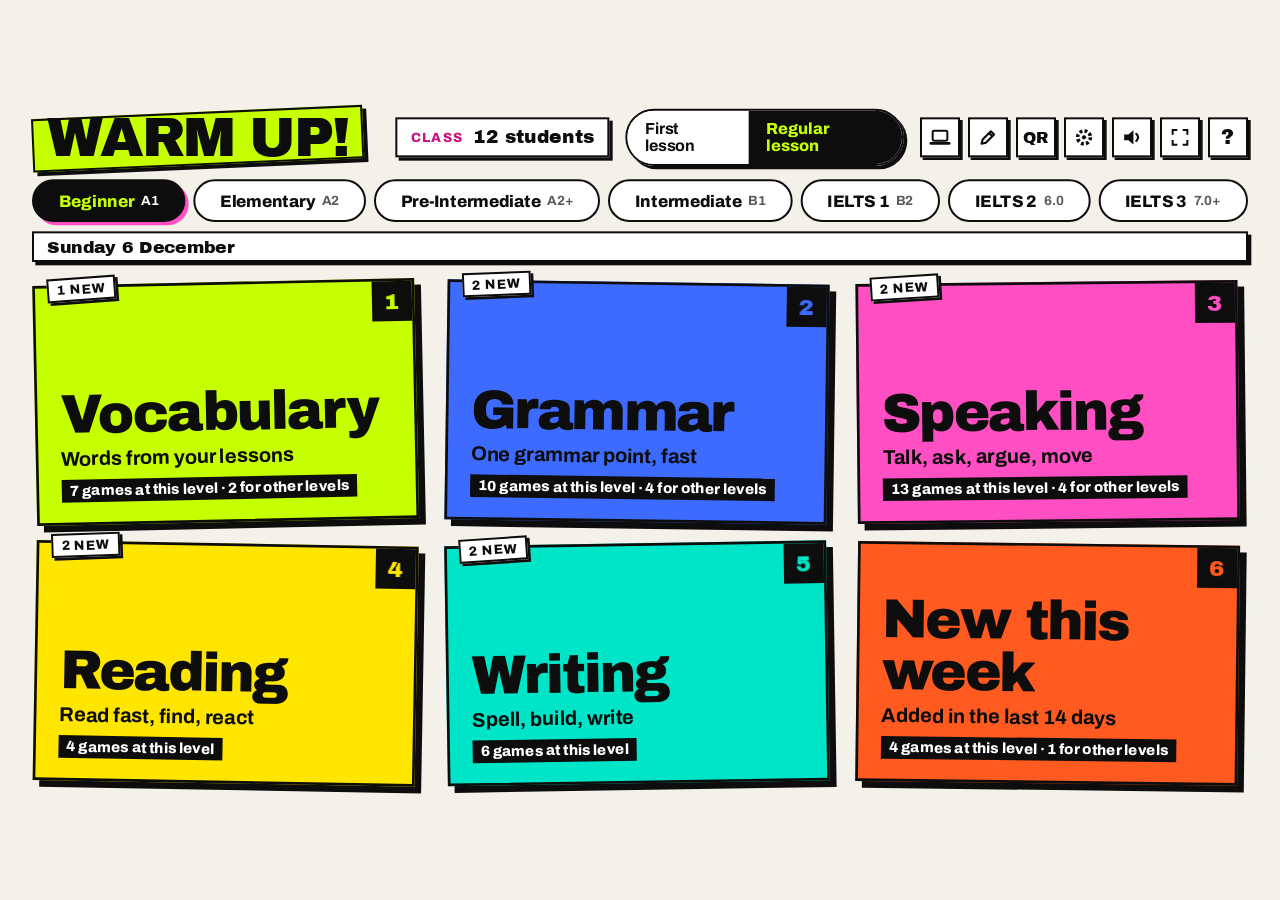
==== commit b1f75974: "Weekly games from the taught units: Mistake Detective (reading, writing) and Clue by Clue (reading)," ====
--- a/index.html
+++ b/index.html
@@ -61,6 +61,8 @@
 <script src="content/vanish.js"></script>
 <script src="content/shuffle.js"></script>
 <script src="content/vowels.js"></script>
+<script src="content/detective.js"></script>
+<script src="content/clues.js"></script>
 <script src="content/lostword.js"></script>
 <script src="content/sentence.js"></script>
 <script src="content/replies.js"></script>
@@ -99,6 +101,8 @@
 <script src="js/games/vanish.js"></script>
 <script src="js/games/shuffle.js"></script>
 <script src="js/games/vowels.js"></script>
+<script src="js/games/detective.js"></script>
+<script src="js/games/clues.js"></script>
 <script src="js/games/lostword.js"></script>
 <script src="js/games/sentence.js"></script>
 <script src="js/games/replies.js"></script>
--- a/css/app.css
+++ b/css/app.css
@@ -1603,3 +1603,61 @@
 .rpg .rp-sbar i { display: block; height: 100%; width: 100%; background: var(--ink); transform-origin: left; animation: rp-shrink linear forwards; }
 @keyframes rp-shrink { from { transform: scaleX(1) } to { transform: scaleX(0) } }
 .calm .rpg .rp-twist.new, .calm .rpg .bigmsg { animation: none; }
+/* Mistake Detective (reading + writing) */
+.mdg .ghead { gap: 18px; }
+.mdg .ghead .chip-label { font-size: 32px; }
+.mdg .mdtitle, .mdg .mdunit { flex: 0 1 auto; min-width: 0; overflow: hidden; text-overflow: ellipsis; }
+.mdg .mdtitle { font-size: 32px; }
+.mdg .mdunit { font-size: 26px; }
+.mdg .mdcount { padding: 2px 14px; background: var(--red, #ff3b3b); color: #fff; border: 4px solid var(--ink); box-shadow: 6px 6px 0 var(--ink); font-family: var(--display); font-size: 30px; transform: rotate(-2deg); }
+.mdg .mdcount b { font-weight: inherit; }
+.mdg .mdlist { position: absolute; left: 70px; right: 70px; top: 252px; height: 610px; }
+.mdg .mdline { position: absolute; left: 0; right: 0; height: calc(var(--rh) - 16px); display: flex; align-items: center; gap: 22px; padding: 0 26px 0 0; background: #fff; border: 5px solid var(--ink); box-shadow: 8px 8px 0 var(--ink); cursor: pointer; transition: background .3s, box-shadow .2s; }
+.mdg .mdline.sel { box-shadow: 8px 8px 0 var(--blue); outline: 6px solid var(--blue); }
+.mdg .mdline.found { background: #eaffb8; }
+.mdg .mdline.clean { background: #ececec; }
+.mdg .mdnum { flex: none; align-self: stretch; width: 78px; display: flex; align-items: center; justify-content: center; background: var(--ink); color: var(--yellow); font-family: var(--display); font-size: 46px; }
+.mdg .mdline.sel .mdnum { background: var(--blue); color: #fff; }
+.mdg .mdtext { flex: 1 1 auto; min-width: 0; max-height: 100%; font-size: 46px; font-weight: 700; line-height: 1.12; overflow: hidden; }
+.mdg .mdw { color: #e8262b; text-decoration-thickness: 5px; }
+.mdg .mdr { padding: 0 8px; background: var(--lime); outline: 3px solid var(--ink); font-weight: 900; -webkit-box-decoration-break: clone; box-decoration-break: clone; animation: md-glow .6s ease-out both; }
+@keyframes md-glow { from { background: #fff; } to { background: var(--lime); } }
+.mdg .mdstamp { flex: none; padding: 2px 16px; border: 4px solid var(--ink); font-family: var(--display); font-size: 32px; transform: rotate(-6deg); animation: wu-slam2 .45s cubic-bezier(.2, .9, .3, 1.2) both; }
+.mdg .mdstamp.ok { background: var(--lime); }
+.mdg .mdstamp.no { background: #ff3b3b; color: #fff; }
+.mdg .mdbottom { position: absolute; left: 70px; right: 70px; top: 876px; bottom: 96px; display: flex; align-items: center; justify-content: center; gap: 30px; text-align: center; }
+.mdg .mdbig { font-family: var(--display); font-size: 50px; line-height: 1.05; letter-spacing: -0.02em; }
+.mdg .mdbig.small { font-size: 38px; max-width: 900px; }
+.mdg .mdbottom .gwho { font-size: 40px; }
+.mdg .mdempty, .cbg .cbempty { position: absolute; left: 70px; right: 70px; top: 400px; text-align: center; font-family: var(--display); font-size: 56px; }
+.calm .mdg .mdr, .calm .mdg .mdstamp { animation: none; }
+/* Clue by Clue (reading + vocabulary) */
+.cbg .cbunit { flex: 0 1 auto; min-width: 0; overflow: hidden; text-overflow: ellipsis; font-size: 30px; }
+.cbg .cbmeter { position: absolute; right: 70px; top: 232px; width: 480px; display: flex; align-items: center; gap: 16px; }
+.cbg .cbpts { flex: none; min-width: 96px; padding: 0 14px; text-align: center; background: var(--yellow); border: 5px solid var(--ink); box-shadow: 6px 6px 0 var(--ink); font-family: var(--display); font-size: 70px; line-height: 1.1; }
+.cbg .cbpl { flex: none; font-family: var(--display); font-size: 30px; }
+.cbg .cbblocks { flex: 1 1 auto; display: flex; gap: 8px; }
+.cbg .cbblocks i { flex: 1 1 0; height: 34px; border: 4px solid var(--ink); background: #fff; }
+.cbg .cbblocks i.on { background: var(--yellow); }
+.cbg .cblist { position: absolute; left: 70px; width: 1240px; top: 236px; height: 640px; display: flex; flex-direction: column; gap: 16px; }
+.cbg .cbrow { flex: none; height: calc(var(--rh) - 16px); display: flex; align-items: center; gap: 22px; padding: 0 26px 0 0; background: rgba(255, 255, 255, .45); border: 5px dashed #b9b5aa; }
+.cbg .cbrow.on { background: #fff; border: 5px solid var(--ink); box-shadow: 8px 8px 0 var(--ink); }
+.cbg .cbrow.last { box-shadow: 8px 8px 0 var(--blue); animation: cb-in .4s cubic-bezier(.2, .9, .3, 1.2) both; }
+@keyframes cb-in { from { opacity: 0; transform: translateX(-60px); } to { opacity: 1; transform: none; } }
+.cbg .cbnum { flex: none; align-self: stretch; width: 78px; display: flex; align-items: center; justify-content: center; background: #b9b5aa; color: #fff; font-family: var(--display); font-size: 44px; }
+.cbg .cbrow.on .cbnum { background: var(--ink); color: var(--yellow); }
+.cbg .cbtext { flex: 1 1 auto; min-width: 0; max-height: 100%; font-size: 48px; font-weight: 700; line-height: 1.12; overflow: hidden; }
+.cbg .cbhide { font-family: var(--display); font-size: 44px; color: #b9b5aa; }
+.cbg .cbcard { position: absolute; right: 70px; width: 480px; top: 330px; height: 546px; display: flex; flex-direction: column; align-items: center; justify-content: center; gap: 18px; padding: 24px; background: var(--ink); border: 5px solid var(--ink); box-shadow: 10px 10px 0 var(--yellow); text-align: center; overflow: hidden; }
+.cbg .cbcard.open { background: #fff; box-shadow: 10px 10px 0 var(--ink); }
+.cbg .cbq { font-family: var(--display); font-size: 260px; line-height: 1; color: var(--yellow); }
+.cbg .cbx { font-size: 54px; color: #ff3b3b; letter-spacing: .1em; }
+.cbg .cbpic { width: 220px; height: 220px; flex: none; }
+.cbg .cbpic .pic, .cbg .cbpic svg { width: 100%; height: 100%; }
+.cbg .cbword { width: 100%; max-height: 260px; overflow: hidden; font-family: var(--display); font-size: 110px; line-height: 1.02; overflow-wrap: anywhere; animation: cb-pop .4s cubic-bezier(.2, .9, .3, 1.2) both; }
+@keyframes cb-pop { from { opacity: 0; transform: scale(.6); } to { opacity: 1; transform: none; } }
+.cbg .cbstamp { padding: 4px 18px; background: var(--lime); border: 4px solid var(--ink); font-family: var(--display); font-size: 34px; transform: rotate(-4deg); }
+.cbg .cbstamp.no { background: var(--yellow); }
+.cbg .cbbottom { position: absolute; left: 70px; right: 70px; top: 900px; bottom: 96px; display: flex; align-items: center; justify-content: center; text-align: center; }
+.cbg .cbbig { font-family: var(--display); font-size: 50px; line-height: 1.05; letter-spacing: -0.02em; }
+.calm .cbg .cbrow.last, .calm .cbg .cbword { animation: none; }
